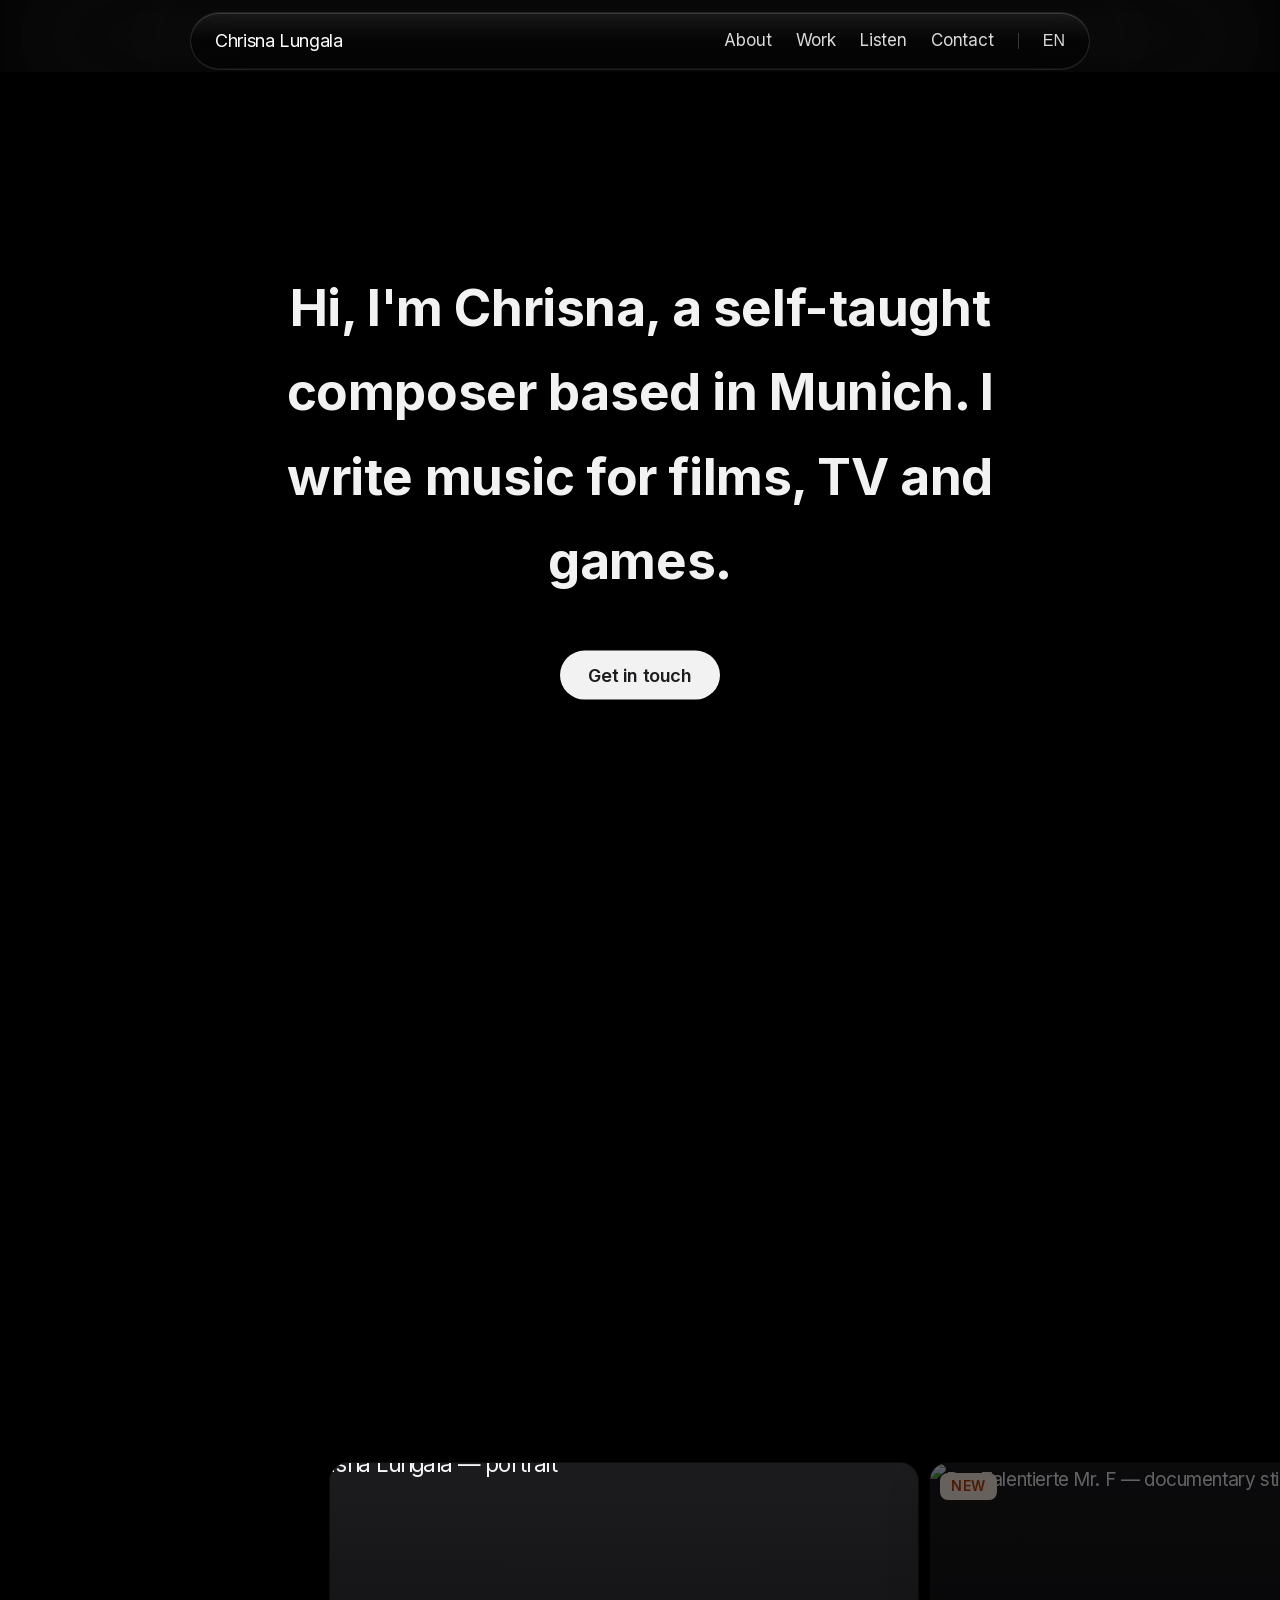
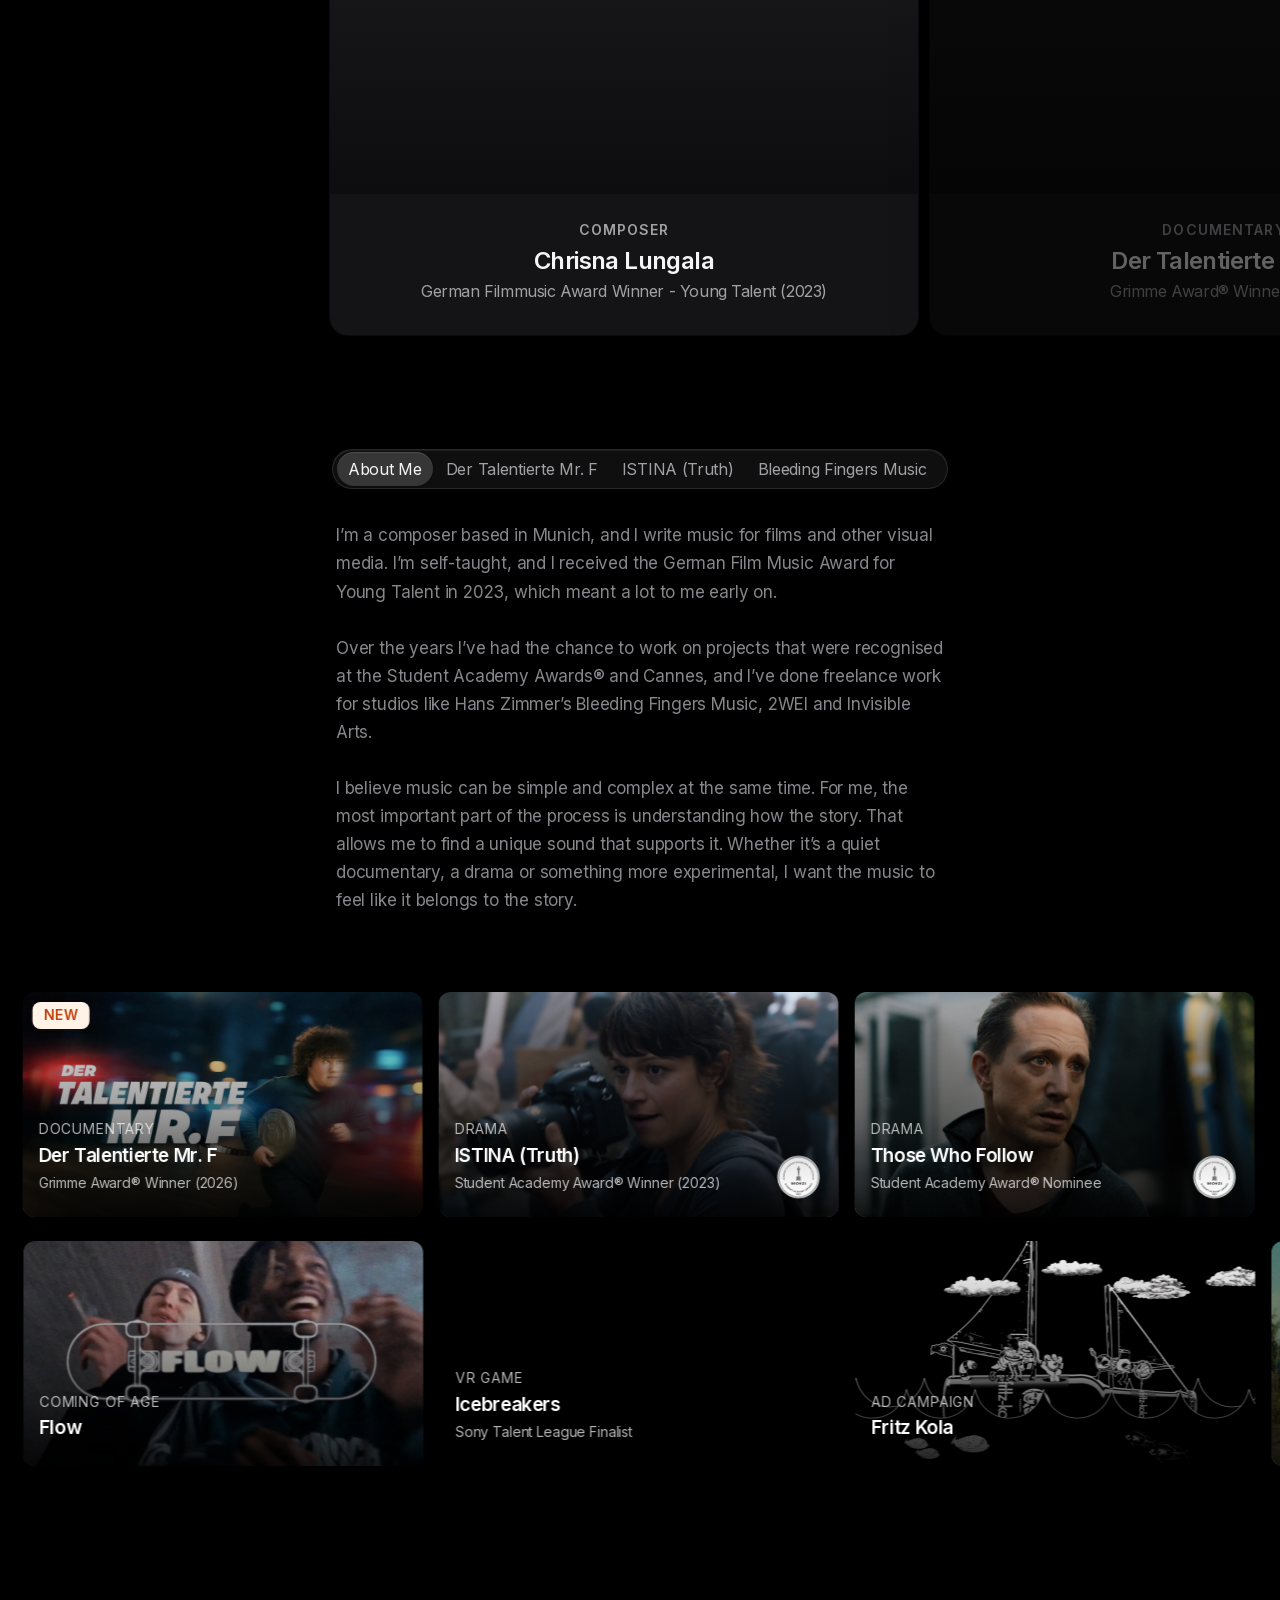
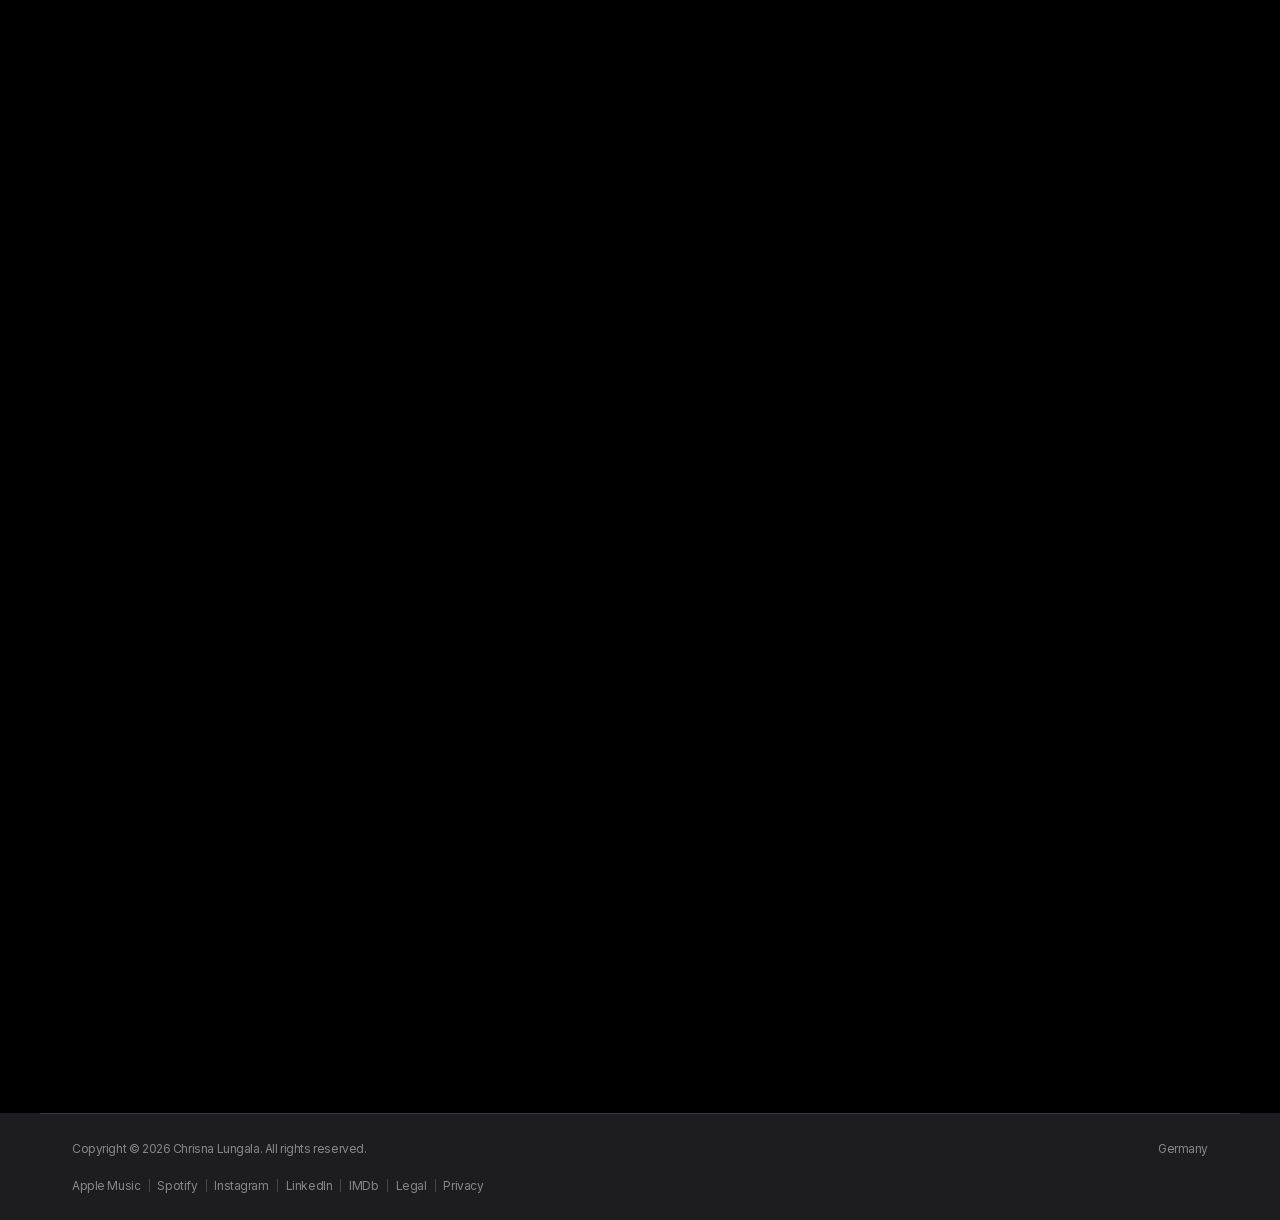
==== index.html @ 0e130e7b "v1.14.2" ====
<!DOCTYPE html>
<html lang="en">
<head>
  <meta charset="UTF-8">
  <meta name="viewport" content="width=device-width, initial-scale=1, viewport-fit=cover">
  <meta name="theme-color" content="#000000">
  <title>Chrisna Lungala — Composer for Film & Visual Media</title>
  <meta name="description" content="Hi, I'm Chrisna, a self-taught composer based in Munich. I write music for films, TV and games.">
  <link rel="preload" href="fonts/inter-latin.woff2" as="font" type="font/woff2" crossorigin>
  <link rel="preconnect" href="https://play.reelcrafter.com" crossorigin>
  <link rel="dns-prefetch" href="https://play.reelcrafter.com">
  <link rel="stylesheet" href="styles.css?v=29">
</head>
<body>
  <a href="#main" class="skip-link" data-i18n="skipLink">Skip to Content</a>

  <!-- Navigation - Umbrel-style -->
  <nav class="nav" id="nav">
    <button type="button" class="nav-mobile-backdrop" data-nav-backdrop tabindex="-1" aria-label="Close menu"></button>
    <div class="nav-container">
      <a href="#" class="nav-logo">Chrisna Lungala</a>
      <div class="nav-end">
        <div class="nav-menu">
          <div class="nav-links">
            <a href="#work-spotlight" id="about-nav">
              <span class="nav-link-icon" aria-hidden="true"><svg xmlns="http://www.w3.org/2000/svg" width="22" height="22" viewBox="0 0 24 24" fill="none" stroke="currentColor" stroke-width="1.75" stroke-linecap="round" stroke-linejoin="round"><circle cx="12" cy="8" r="3.5"/><path d="M6 20v-1.2a4 4 0 0 1 4-4h4a4 4 0 0 1 4 4V20"/></svg></span>
              <span data-i18n="navAbout">About</span>
            </a>
            <a href="#gallery">
              <span class="nav-link-icon" aria-hidden="true"><svg xmlns="http://www.w3.org/2000/svg" width="22" height="22" viewBox="0 0 24 24" fill="none" stroke="currentColor" stroke-width="1.75" stroke-linecap="round" stroke-linejoin="round"><rect x="2" y="2" width="20" height="20" rx="2.18" ry="2.18"/><line x1="7" y1="2" x2="7" y2="22"/><line x1="17" y1="2" x2="17" y2="22"/><line x1="2" y1="12" x2="22" y2="12"/><line x1="2" y1="7" x2="7" y2="7"/><line x1="2" y1="17" x2="7" y2="17"/><line x1="17" y1="7" x2="22" y2="7"/><line x1="17" y1="17" x2="22" y2="17"/></svg></span>
              <span data-i18n="navWork">Work</span>
            </a>
            <a href="#listen">
              <span class="nav-link-icon" aria-hidden="true"><svg xmlns="http://www.w3.org/2000/svg" width="22" height="22" viewBox="0 0 24 24" fill="none" stroke="currentColor" stroke-width="1.75" stroke-linecap="round" stroke-linejoin="round"><path d="M9 18V5l12-2v13"/><circle cx="6" cy="18" r="3"/><circle cx="18" cy="16" r="3"/></svg></span>
              <span data-i18n="navListen">Listen</span>
            </a>
            <a href="#" id="contact-trigger" aria-haspopup="dialog" aria-expanded="false">
              <span class="nav-link-icon" aria-hidden="true"><svg xmlns="http://www.w3.org/2000/svg" width="22" height="22" viewBox="0 0 24 24" fill="none" stroke="currentColor" stroke-width="1.75" stroke-linecap="round" stroke-linejoin="round"><path d="M4 4h16c1.1 0 2 .9 2 2v12c0 1.1-.9 2-2 2H4c-1.1 0-2-.9-2-2V6c0-1.1.9-2 2-2z"/><path d="m22 6-10 7L2 6"/></svg></span>
              <span data-i18n="navContact">Contact</span>
            </a>
          </div>
          <span class="nav-divider nav-divider--desktop" aria-hidden="true"></span>
          <button type="button" class="nav-lang-toggle" id="lang-toggle" aria-label="Switch to German">GER</button>
        </div>
        <span class="nav-divider nav-divider--mobile" aria-hidden="true"></span>
        <button class="nav-toggle" aria-label="Open menu" aria-expanded="false">
          <span></span>
          <span></span>
          <span></span>
        </button>
      </div>
    </div>
  </nav>

  <main id="main">
    <!-- Hero Section -->
    <section class="hero" id="hero">
      <div class="hero-video" id="heroVideo">
        <video muted loop playsinline preload="none" width="1920" height="1080">
          <source src="images/videos/Homepage.m4v" type="video/mp4">
        </video>
      </div>
      <div class="hero-sticky">
        <div class="hero-content">
          <div class="hero-slide" data-slide="1">
            <p class="hero-line hero-line-en" data-lang="en">Hi, I'm Chrisna, a self-taught composer based in Munich. I write music for films, TV and games.</p>
            <p class="hero-line hero-line-de" data-lang="de" style="display:none;">Hi, ich bin Chrisna, ein autodidaktischer Komponist aus München. Ich schreibe Musik für Filme, Fernsehen und Spiele.</p>
            <p class="hero-line hero-line-fr" data-lang="fr" style="display:none;">Salut, je suis Chrisna, compositeur autodidacte basé à Munich. J'écris de la musique pour le cinéma, la télévision et les jeux vidéo.</p>
            <div class="hero-cta">
              <button type="button" class="hero-cta-btn" id="hero-contact-cta" data-i18n="contactCtaBtn" aria-haspopup="dialog">Get in touch</button>
            </div>
          </div>
        </div>
      </div>
      <div class="hero-spacer" aria-hidden="true"></div>
    </section>

    <!-- Work spotlight — tabbed gallery (Apple Education “Apps for whatever you’re into” pattern) -->
    <section class="section section-apps-gallery" id="work-spotlight">
      <div class="apps-gallery-scroller-wrap">
        <div class="apps-gallery-scroller" id="apps-gallery-scroller" tabindex="0" role="region" aria-roledescription="carousel" data-i18n-aria="galleryCarouselAria">
          <div class="apps-gallery-panel is-active" id="apps-gallery-panel-0" role="tabpanel" aria-labelledby="apps-gallery-tab-0" data-panel-index="0">
            <div class="apps-gallery-panel-card">
              <a href="#" class="apps-gallery-panel-media-link" id="contact-gallery-link" data-open-contact-sheet>
                <div class="apps-gallery-image-wrap apps-gallery-image-wrap--headshot">
                  <img src="images/portrait/headshot.jpg?v=2" alt="" width="800" height="800" loading="eager" decoding="async" fetchpriority="high" data-i18n-alt="galleryAlt0">
                </div>
              </a>
              <div class="apps-gallery-caption">
                <span class="apps-gallery-caption-kicker" data-i18n="galleryCapKicker0">Composer</span>
                <span class="apps-gallery-caption-title">Chrisna Lungala</span>
                <span class="apps-gallery-caption-award" data-i18n="awardGermanFilmmusicYoungTalent">German Filmmusic Award Winner - Young Talent (2023)</span>
              </div>
            </div>
          </div>
          <div class="apps-gallery-panel" id="apps-gallery-panel-1" role="tabpanel" aria-labelledby="apps-gallery-tab-1" data-panel-index="1">
            <div class="apps-gallery-panel-card">
              <a href="https://www.ardmediathek.de/film/der-talentierte-mr-f/Y3JpZDovL21kci5kZS9zZW5kZXJlaWhlbi8yYjcwOGU3OC04YWNjLTQ4OWEtOThiNy00NmVjNGRhMTQxMzAvcHJvZ3JhbS01MzMxMzYtNTA3ODU5" target="_blank" rel="noopener noreferrer" class="apps-gallery-panel-media-link">
                <div class="apps-gallery-image-wrap">
                  <span class="gallery-item-badge-new" data-i18n="badgeNew">New</span>
                  <img src="images/screengrabs/der_talentierte_mr_f.jpg" alt="" width="1200" height="675" loading="lazy" decoding="async" data-i18n-alt="galleryAlt1">
                </div>
              </a>
              <div class="apps-gallery-caption">
                <span class="apps-gallery-caption-kicker" data-i18n="galleryCapKicker1">Documentary</span>
                <span class="apps-gallery-caption-title">Der Talentierte Mr. F</span>
                <span class="apps-gallery-caption-award" data-i18n="awardGrimme">Grimme Award® Winner (2026)</span>
              </div>
            </div>
          </div>
          <div class="apps-gallery-panel" id="apps-gallery-panel-2" role="tabpanel" aria-labelledby="apps-gallery-tab-2" data-panel-index="2">
            <div class="apps-gallery-panel-card">
              <a href="https://www.ardmediathek.de/video/kurzfilmnacht/istina-wahrheit/br/Y3JpZDovL2JyLmRlL3ZpZGVvL2I1MGQ2ZGI4LTYzOWMtNDM3Yy1hNmU2LTExZDdhNzlmZmNkYS9icm9hZGNhc3Q" target="_blank" rel="noopener noreferrer" class="apps-gallery-panel-media-link">
                <div class="apps-gallery-image-wrap">
                  <img src="images/screengrabs/istina.jpg" alt="" width="1200" height="675" loading="lazy" decoding="async" data-i18n-alt="galleryAlt2">
                </div>
              </a>
              <div class="apps-gallery-caption">
                <span class="apps-gallery-caption-kicker" data-i18n="galleryCapKicker2">Drama</span>
                <span class="apps-gallery-caption-title">ISTINA (Truth)</span>
                <span class="apps-gallery-caption-award" data-i18n="awardStudentOscarWinner">Student Academy Award® Winner (2023)</span>
              </div>
            </div>
          </div>
          <div class="apps-gallery-panel" id="apps-gallery-panel-3" role="tabpanel" aria-labelledby="apps-gallery-tab-3" data-panel-index="3">
            <div class="apps-gallery-panel-card">
              <a href="https://www.extrememusic.com/search?isAiSearch=false&amp;isLyricsSearch=false&amp;query=Chrisna%20Mikiele%20Lungala" target="_blank" rel="noopener noreferrer" class="apps-gallery-panel-media-link">
                <div class="apps-gallery-image-wrap apps-gallery-image-wrap--contain">
                  <img src="images/screengrabs/bleeding_fingers_music.png" alt="" width="1323" height="419" loading="lazy" decoding="async" data-i18n-alt="galleryAlt3">
                </div>
              </a>
              <div class="apps-gallery-caption">
                <span class="apps-gallery-caption-kicker" data-i18n="galleryCapKicker3">Production Music</span>
                <span class="apps-gallery-caption-title">Bleeding Fingers Music</span>
                <span class="apps-gallery-caption-award" data-i18n="awardFreelanceComposer">Freelance Composer</span>
              </div>
            </div>
          </div>
          <div class="apps-gallery-panel" id="apps-gallery-panel-4" role="tabpanel" aria-labelledby="apps-gallery-tab-4" data-panel-index="4">
            <div class="apps-gallery-panel-card">
              <a href="https://catalyst-berlin.com/music/course/music-sound-design-for-visual-media" target="_blank" rel="noopener noreferrer" class="apps-gallery-panel-media-link">
                <div class="apps-gallery-image-wrap">
                  <img src="images/screengrabs/funkhaus.jpg" alt="" width="1200" height="675" loading="lazy" decoding="async" data-i18n-alt="galleryAlt4">
                </div>
              </a>
              <div class="apps-gallery-caption">
                <span class="apps-gallery-caption-kicker" data-i18n="galleryCapKicker4">Teaching</span>
                <span class="apps-gallery-caption-title">Catalyst Institute for Creative Arts and Technology</span>
                <span class="apps-gallery-caption-award" data-i18n="awardFreelanceInstructor">Freelance Instructor</span>
              </div>
            </div>
          </div>
          <div class="apps-gallery-panel" id="apps-gallery-panel-5" role="tabpanel" aria-labelledby="apps-gallery-tab-5" data-panel-index="5">
            <div class="apps-gallery-panel-card">
              <div class="apps-gallery-image-wrap">
                <img src="images/screengrabs/speaker.jpg" alt="" width="1200" height="675" loading="lazy" decoding="async" data-i18n-alt="galleryAlt5">
              </div>
              <div class="apps-gallery-caption">
                <span class="apps-gallery-caption-kicker" data-i18n="galleryCapKicker5">Industry Events</span>
                <span class="apps-gallery-caption-title" data-i18n="galleryCapTitle5">Panel Speaker</span>
                <span class="apps-gallery-caption-award" data-i18n="awardPanelSpeaker">Composer</span>
              </div>
            </div>
          </div>
        </div>
      </div>
      <div class="apps-gallery-inner">
        <div class="apps-gallery-tabs-shell">
          <div class="apps-gallery-tabs" role="tablist" aria-orientation="horizontal" data-i18n-aria="galleryTablistAria">
            <button type="button" class="apps-gallery-tab is-active" role="tab" id="apps-gallery-tab-0" aria-selected="true" aria-controls="apps-gallery-panel-0" data-i18n="galleryTab0">About Me</button>
            <button type="button" class="apps-gallery-tab" role="tab" id="apps-gallery-tab-1" aria-selected="false" aria-controls="apps-gallery-panel-1" tabindex="-1" data-i18n="galleryTab1">Der Talentierte Mr. F</button>
            <button type="button" class="apps-gallery-tab" role="tab" id="apps-gallery-tab-2" aria-selected="false" aria-controls="apps-gallery-panel-2" tabindex="-1" data-i18n="galleryTab2">ISTINA (Truth)</button>
            <button type="button" class="apps-gallery-tab" role="tab" id="apps-gallery-tab-3" aria-selected="false" aria-controls="apps-gallery-panel-3" tabindex="-1" data-i18n="galleryTab3">Bleeding Fingers Music</button>
            <button type="button" class="apps-gallery-tab" role="tab" id="apps-gallery-tab-4" aria-selected="false" aria-controls="apps-gallery-panel-4" tabindex="-1" data-i18n="galleryTab4">Catalyst</button>
            <button type="button" class="apps-gallery-tab" role="tab" id="apps-gallery-tab-5" aria-selected="false" aria-controls="apps-gallery-panel-5" tabindex="-1" data-i18n="galleryTab5">Panel Speaker</button>
          </div>
        </div>
        <div class="apps-gallery-desc-shell">
          <p class="apps-gallery-desc-text is-active" data-panel-desc="0" data-i18n="gallerySpotDesc0" aria-hidden="false"></p>
          <p class="apps-gallery-desc-text" data-panel-desc="1" data-i18n="gallerySpotDesc1" aria-hidden="true"></p>
          <p class="apps-gallery-desc-text" data-panel-desc="2" data-i18n="gallerySpotDesc2" aria-hidden="true"></p>
          <p class="apps-gallery-desc-text" data-panel-desc="3" data-i18n="gallerySpotDesc3" aria-hidden="true"></p>
          <p class="apps-gallery-desc-text" data-panel-desc="4" data-i18n="gallerySpotDesc4" aria-hidden="true"></p>
          <p class="apps-gallery-desc-text" data-panel-desc="5" data-i18n="gallerySpotDesc5" aria-hidden="true"></p>
        </div>
      </div>
    </section>

    <!-- Gallery Section - Apple-style carousel -->
    <section class="section section-gallery" id="gallery">
      <div class="gallery-container">
        <div class="gallery-row-container">
          <button type="button" class="gallery-arrow gallery-arrow-prev" data-row="0" aria-label="Previous item">
            <svg width="20" height="20" viewBox="0 0 24 24" fill="none" stroke="currentColor" stroke-width="2.5" stroke-linecap="round" stroke-linejoin="round"><path d="M15 18l-6-6 6-6"/></svg>
          </button>
          <button type="button" class="gallery-arrow gallery-arrow-next" data-row="0" aria-label="Next item">
            <svg width="20" height="20" viewBox="0 0 24 24" fill="none" stroke="currentColor" stroke-width="2.5" stroke-linecap="round" stroke-linejoin="round"><path d="M9 18l6-6-6-6"/></svg>
          </button>
          <div class="gallery-row" id="galleryRow0">
            <div class="gallery-row-track">
          <a href="https://www.ardmediathek.de/film/der-talentierte-mr-f/Y3JpZDovL21kci5kZS9zZW5kZXJlaWhlbi8yYjcwOGU3OC04YWNjLTQ4OWEtOThiNy00NmVjNGRhMTQxMzAvcHJvZ3JhbS01MzMxMzYtNTA3ODU5" target="_blank" rel="noopener" class="gallery-item" data-index="0">
            <span class="gallery-item-badge-new" data-i18n="badgeNew">New</span>
            <span class="gallery-item-label">
              <span class="gallery-item-category" data-i18n="catDocumentary">Documentary</span>
              <span class="gallery-item-title">Der Talentierte Mr. F</span>
              <span class="gallery-item-award" data-i18n="awardGrimme">Grimme Award® Winner (2026)</span>
            </span>
            <picture>
              <source media="(max-width: 900px)" srcset="images/posters/der-talentierte-mr-f.webp" type="image/webp">
              <img src="images/gallery/der-talentierte-mr-f.jpg" alt="Der Talentierte Mr. F" width="400" height="225" loading="eager" decoding="async" fetchpriority="high">
            </picture>
          </a>
          <a href="https://www.ardmediathek.de/video/kurzfilmnacht/istina-wahrheit/br/Y3JpZDovL2JyLmRlL3ZpZGVvL2I1MGQ2ZGI4LTYzOWMtNDM3Yy1hNmU2LTExZDdhNzlmZmNkYS9icm9hZGNhc3Q" target="_blank" rel="noopener" class="gallery-item" data-index="1">
            <span class="gallery-item-label">
              <span class="gallery-item-category" data-i18n="catDrama">Drama</span>
              <span class="gallery-item-title">ISTINA (Truth)</span>
              <span class="gallery-item-award" data-i18n="awardStudentOscarWinner">Student Academy Award® Winner (2023)</span>
            </span>
            <picture>
              <source media="(max-width: 900px)" srcset="images/posters/istina.jpg.webp" type="image/webp">
              <img src="images/gallery/istina.jpg" alt="ISTINA (Truth)" width="400" height="225" loading="lazy" decoding="async">
            </picture>
            <img src="images/laurels/01 SAA.png" alt="Student Academy Award®" class="gallery-item-laurel" width="56" height="56" loading="lazy">
          </a>
          <a href="https://www.ardmediathek.de/video/kurzfilmnacht/mitlaeufer/br/Y3JpZDovL2JyLmRlL2Jyb2FkY2FzdC9kMmMzZTQ4Yy0wODNiLTQ4MDItYTA2NS1hYzY0ZWU1OWM0Y2Zfb25saW5lYnJvYWRjYXN0" target="_blank" rel="noopener" class="gallery-item" data-index="2">
            <span class="gallery-item-label">
              <span class="gallery-item-category" data-i18n="catDrama">Drama</span>
              <span class="gallery-item-title">Those Who Follow</span>
              <span class="gallery-item-award" data-i18n="awardStudentOscarNominee">Student Academy Award® Nominee</span>
            </span>
            <picture>
              <source media="(max-width: 900px)" srcset="images/posters/mitlaeufer.jpg.webp" type="image/webp">
              <img src="images/gallery/mitlaeufer.jpg" alt="Those Who Follow" width="400" height="225" loading="lazy" decoding="async">
            </picture>
            <img src="images/laurels/01 SAA.png" alt="Student Academy Award®" class="gallery-item-laurel" width="56" height="56" loading="lazy">
          </a>
          <a href="https://milochiavarino.com" target="_blank" rel="noopener" class="gallery-item" data-index="3">
            <span class="gallery-item-label">
              <span class="gallery-item-category" data-i18n="catAnimation">Animation</span>
              <span class="gallery-item-title">ISS – 25th Anniversary</span>
              <span class="gallery-item-award" data-i18n="awardEmpty"></span>
            </span>
            <img src="images/gallery/iss-25.jpeg" alt="ISS – 25th Anniversary" width="400" height="225" loading="lazy" decoding="async">
          </a>
          <a href="https://www.joyn.de/serien/olaf-scholz-countdown-im-kanzleramt" target="_blank" rel="noopener" class="gallery-item" data-index="4">
            <span class="gallery-item-label">
              <span class="gallery-item-category" data-i18n="catDocumentary">Documentary</span>
              <span class="gallery-item-title">Olaf Scholz – Countdown im Kanzleramt</span>
              <span class="gallery-item-award" data-i18n="awardEmpty"></span>
            </span>
            <picture>
              <source media="(max-width: 900px)" srcset="images/posters/countdown-kanzleramt.jpg" type="image/jpeg">
              <img src="images/gallery/countdown-kanzleramt.jpg" alt="Countdown im Kanzleramt" width="400" height="225" loading="lazy" decoding="async">
            </picture>
          </a>
          <a href="https://mubi.com/en/de/films/get-home-safe" target="_blank" rel="noopener" class="gallery-item" data-index="5">
            <span class="gallery-item-label">
              <span class="gallery-item-category" data-i18n="catThriller">Thriller</span>
              <span class="gallery-item-title">Get Home Safe</span>
              <span class="gallery-item-award" data-i18n="awardCannesWinner">Cannes Student Award® Winner</span>
            </span>
            <picture>
              <source media="(max-width: 900px)" srcset="images/posters/get-home-safe.jpg.webp" type="image/webp">
              <img src="images/gallery/get-home-safe.jpg" alt="Get Home Safe" width="400" height="225" loading="lazy" decoding="async">
            </picture>
            <img src="images/laurels/03 CANNES.png" alt="Cannes Indie Shorts Award" class="gallery-item-laurel" width="56" height="56" loading="lazy">
          </a>
          <a href="https://vimeo.com/341757377" target="_blank" rel="noopener" class="gallery-item" data-index="6">
            <span class="gallery-item-label">
              <span class="gallery-item-category" data-i18n="catShort">Short</span>
              <span class="gallery-item-title">Prana</span>
              <span class="gallery-item-award" data-i18n="awardEmpty"></span>
            </span>
            <picture>
              <source media="(max-width: 900px)" srcset="images/posters/prana.jpg" type="image/jpeg">
              <img src="images/gallery/prana.jpg" alt="Prana" width="400" height="225" loading="lazy" decoding="async">
            </picture>
          </a>
            </div>
          </div>
        </div>
        <div class="gallery-row-container">
          <button type="button" class="gallery-arrow gallery-arrow-prev" data-row="1" aria-label="Previous item">
            <svg width="20" height="20" viewBox="0 0 24 24" fill="none" stroke="currentColor" stroke-width="2.5" stroke-linecap="round" stroke-linejoin="round"><path d="M15 18l-6-6 6-6"/></svg>
          </button>
          <button type="button" class="gallery-arrow gallery-arrow-next" data-row="1" aria-label="Next item">
            <svg width="20" height="20" viewBox="0 0 24 24" fill="none" stroke="currentColor" stroke-width="2.5" stroke-linecap="round" stroke-linejoin="round"><path d="M9 18l6-6-6-6"/></svg>
          </button>
          <div class="gallery-row" id="galleryRow1">
            <div class="gallery-row-track">
          <a href="https://bitteeinenfilm.com/all-projects/v/flow" target="_blank" rel="noopener" class="gallery-item" data-index="7">
            <span class="gallery-item-label">
              <span class="gallery-item-category" data-i18n="catComingOfAge">Coming of Age</span>
              <span class="gallery-item-title">Flow</span>
              <span class="gallery-item-award" data-i18n="awardEmpty"></span>
            </span>
            <img src="images/gallery/flow.jpeg" alt="Flow" width="400" height="225" loading="lazy" decoding="async">
          </a>
          <a href="#" class="gallery-item" data-index="8">
            <span class="gallery-item-label">
              <span class="gallery-item-category" data-i18n="catVRGame">VR Game</span>
              <span class="gallery-item-title">Icebreakers</span>
              <span class="gallery-item-award" data-i18n="awardSonyFinalist">Sony Talent League Finalist</span>
            </span>
            <img src="images/gallery/vr-game.jpeg" alt="Icebreakers" width="400" height="225" loading="lazy" decoding="async" fetchpriority="low">
          </a>
          <a href="#" class="gallery-item" data-index="9">
            <span class="gallery-item-label">
              <span class="gallery-item-category" data-i18n="catAdCampaign">Ad Campaign</span>
              <span class="gallery-item-title">Fritz Kola</span>
              <span class="gallery-item-award" data-i18n="awardEmpty"></span>
            </span>
            <img src="images/gallery/fritz-kola.jpg" alt="Fritz Kola Ad Campaign" width="400" height="225" loading="lazy" decoding="async" fetchpriority="low">
          </a>
          <a href="https://mubi.com/en/de/films/bear-on-ice" target="_blank" rel="noopener" class="gallery-item" data-index="10">
            <span class="gallery-item-label">
              <span class="gallery-item-category" data-i18n="catShort">Short</span>
              <span class="gallery-item-title">Bear on Ice</span>
              <span class="gallery-item-award" data-i18n="awardEmpty"></span>
            </span>
            <picture>
              <source media="(max-width: 900px)" srcset="images/posters/bear-on-ice.jpg" type="image/jpeg">
              <img src="images/gallery/bear-on-ice.jpeg" alt="Bear on Ice" width="400" height="225" loading="lazy" decoding="async" fetchpriority="low">
            </picture>
          </a>
          <a href="https://www.frederickau.com/rubberneck" target="_blank" rel="noopener" class="gallery-item" data-index="11">
            <span class="gallery-item-label">
              <span class="gallery-item-category" data-i18n="catShort">Short</span>
              <span class="gallery-item-title">Rubberneck</span>
              <span class="gallery-item-award" data-i18n="awardEmpty"></span>
            </span>
            <picture>
              <source media="(max-width: 900px)" srcset="images/posters/rubberneck.jpg.webp" type="image/webp">
              <img src="images/gallery/rubberneck.jpeg" alt="Rubberneck" width="400" height="225" loading="lazy" decoding="async" fetchpriority="low">
            </picture>
          </a>
          <a href="https://www.glassfrogfilms.de/de/commercials/projects/lebensschulden" target="_blank" rel="noopener" class="gallery-item" data-index="12">
            <span class="gallery-item-label">
              <span class="gallery-item-category" data-i18n="catShort">Short</span>
              <span class="gallery-item-title">Lebensschulden</span>
              <span class="gallery-item-award" data-i18n="awardEmpty"></span>
            </span>
            <img src="images/gallery/lebensschulden.jpg" alt="Lebensschulden" width="400" height="225" loading="lazy" decoding="async" fetchpriority="low">
          </a>
            </div>
          </div>
        </div>
      </div>
    </section>

    <!-- Listen Section -->
    <section class="section section-listen" id="listen">
      <h2 class="section-title" data-i18n="listen">Listen</h2>
      <div class="about-demos about-demos--reel">
        <div class="listen-reel-wrap">
          <iframe
            class="listen-reel-iframe"
            src="https://play.reelcrafter.com/embed/971a3f93-b836-4f04-a179-279e65eb56d6"
            title="ReelCrafter — composer reel"
            loading="lazy"
            allow="autoplay; encrypted-media; fullscreen"
            referrerpolicy="strict-origin-when-cross-origin"
          ></iframe>
        </div>
      </div>
      <div class="listen-apple-wrap">
        <a
          href="https://music.apple.com/de/artist/chrisna-lungala/1434342396?l=en-GB"
          class="listen-apple-music-link"
          target="_blank"
          rel="noopener noreferrer"
          data-i18n-aria="listenAppleMusicAria"
        >
          <img
            src="images/icons/apple_music.svg"
            alt=""
            width="200"
            height="43"
            class="listen-apple-music-badge"
            loading="lazy"
            decoding="async"
          >
        </a>
      </div>
      <div class="listen-pill-wrap">
        <button type="button" class="hero-cta-btn" id="listen-contact-cta" data-i18n="contactCtaBtn" aria-haspopup="dialog">Get in touch</button>
      </div>
    </section>
  </main>

  <!-- Footer -->
  <footer class="footer">
    <div class="footer-inner">
      <div class="footer-top">
        <span class="footer-copyright" data-i18n="copyright">Copyright © 2026 Chrisna Lungala. All rights reserved.</span>
        <span class="footer-location" data-i18n="germany">Germany</span>
      </div>
      <nav class="footer-links" aria-label="Footer links">
        <a href="https://music.apple.com/de/artist/chrisna-lungala/1434342396?l=en-GB" target="_blank" rel="noopener" aria-label="Apple Music">Apple Music</a>
        <span class="footer-sep">|</span>
        <a href="https://open.spotify.com/artist/2yG40uMgu2Bpz9KgtkCpSf?si=1TLcmrvSQWO6ZbAb3W2e4A" target="_blank" rel="noopener" aria-label="Spotify">Spotify</a>
        <span class="footer-sep">|</span>
        <a href="https://www.instagram.com/chrisnalungala/" target="_blank" rel="noopener" aria-label="Instagram">Instagram</a>
        <span class="footer-sep">|</span>
        <a href="https://www.linkedin.com/in/chrisna-lungala/" target="_blank" rel="noopener" aria-label="LinkedIn">LinkedIn</a>
        <span class="footer-sep">|</span>
        <a href="https://www.imdb.com/name/nm8779128/" target="_blank" rel="noopener" aria-label="IMDb">IMDb</a>
        <span class="footer-sep">|</span>
        <a href="legal.html" data-i18n="legal">Legal</a>
        <span class="footer-sep">|</span>
        <a href="privacy.html" data-i18n="privacy">Privacy</a>
      </nav>
    </div>
  </footer>

  <!-- Contact sheet (bottom sheet) -->
  <div class="sheet-overlay" id="contact-sheet" aria-hidden="true" role="dialog" aria-labelledby="contact-sheet-heading" aria-modal="true">
    <div class="sheet-backdrop"></div>
    <div class="sheet-panel sheet-panel--contact">
      <button type="button" class="sheet-close" data-i18n-aria="sheetClose" aria-label="Close">
        <svg width="24" height="24" viewBox="0 0 24 24" fill="none" stroke="currentColor" stroke-width="2" stroke-linecap="round" stroke-linejoin="round"><path d="M18 6L6 18M6 6l12 12"/></svg>
      </button>
      <div class="sheet-content sheet-content--contact">
        <div class="contact-sheet-grid">
          <div class="contact-sheet-copy">
            <p class="contact-sheet-lead" id="contact-sheet-heading" data-i18n="contactSubtitle">For inquiries regarding collaborations, commissions, educational or speaker proposals, please feel free to reach out.</p>
            <a href="mailto:c.lungala@icloud.com" class="contact-sheet-cta" data-i18n="contactCtaBtn">Get in touch</a>
            <nav class="contact-sheet-social" data-i18n-aria="contactSocialNavAria" aria-label="Streaming and social links">
              <a href="https://music.apple.com/de/artist/chrisna-lungala/1434342396?l=en-GB" class="contact-sheet-social-link" target="_blank" rel="noopener noreferrer" data-i18n-aria="contactAriaAppleMusic" aria-label="Apple Music">
                <img src="images/icons/social/applemusic.svg" alt="" width="22" height="22" class="contact-sheet-social-img" loading="lazy" decoding="async" fetchpriority="low">
              </a>
              <a href="https://open.spotify.com/artist/2yG40uMgu2Bpz9KgtkCpSf?si=1TLcmrvSQWO6ZbAb3W2e4A" class="contact-sheet-social-link" target="_blank" rel="noopener noreferrer" data-i18n-aria="contactAriaSpotify" aria-label="Spotify">
                <img src="images/icons/social/spotify.svg" alt="" width="22" height="22" class="contact-sheet-social-img" loading="lazy" decoding="async" fetchpriority="low">
              </a>
              <a href="https://www.instagram.com/chrisnalungala/" class="contact-sheet-social-link" target="_blank" rel="noopener noreferrer" data-i18n-aria="contactAriaInstagram" aria-label="Instagram">
                <img src="images/icons/social/instagram.svg" alt="" width="22" height="22" class="contact-sheet-social-img" loading="lazy" decoding="async" fetchpriority="low">
              </a>
              <a href="https://www.linkedin.com/in/chrisna-lungala/" class="contact-sheet-social-link" target="_blank" rel="noopener noreferrer" data-i18n-aria="contactAriaLinkedIn" aria-label="LinkedIn">
                <img src="images/icons/social/linkedin.svg" alt="" width="22" height="22" class="contact-sheet-social-img" loading="lazy" decoding="async" fetchpriority="low">
              </a>
              <a href="https://www.imdb.com/name/nm8779128/" class="contact-sheet-social-link" target="_blank" rel="noopener noreferrer" data-i18n-aria="contactAriaIMDb" aria-label="IMDb">
                <img src="images/icons/social/imdb.svg" alt="" width="22" height="22" class="contact-sheet-social-img" loading="lazy" decoding="async" fetchpriority="low">
              </a>
            </nav>
          </div>
          <div class="contact-sheet-media">
            <img
              src="images/screengrabs/oscars.jpg"
              alt=""
              width="1536"
              height="2049"
              loading="lazy"
              decoding="async"
              fetchpriority="low"
              data-i18n-alt="contactOscarsAlt"
            >
          </div>
        </div>
      </div>
    </div>
  </div>

  <script src="script.js?v=32" defer></script>
</body>
</html>
---- styles.css ----
/* ============================================
   Chrisna Lungala — Apple-Inspired Design
   ============================================ */

@font-face {
  font-family: 'Inter';
  font-style: normal;
  font-weight: 400;
  font-display: swap;
  src: url('fonts/inter-latin.woff2') format('woff2');
  unicode-range: U+0000-00FF, U+0131, U+0152-0153, U+02BB-02BC, U+02C6, U+02DA, U+02DC, U+0304, U+0308, U+0329, U+2000-206F, U+20AC, U+2122, U+2191, U+2193, U+2212, U+2215, U+FEFF, U+FFFD;
}
@font-face {
  font-family: 'Inter';
  font-style: normal;
  font-weight: 400;
  font-display: swap;
  src: url('fonts/inter-latin-ext.woff2') format('woff2');
  unicode-range: U+0100-02BA, U+02BD-02C5, U+02C7-02CC, U+02CE-02D7, U+02DD-02FF, U+0304, U+0308, U+0329, U+1D00-1DBF, U+1E00-1E9F, U+1EF2-1EFF, U+2020, U+20A0-20AB, U+20AD-20C0, U+2113, U+2C60-2C7F, U+A720-A7FF;
}
@font-face {
  font-family: 'Inter';
  font-style: normal;
  font-weight: 600;
  font-display: swap;
  src: url('fonts/inter-latin.woff2') format('woff2');
  unicode-range: U+0000-00FF, U+0131, U+0152-0153, U+02BB-02BC, U+02C6, U+02DA, U+02DC, U+0304, U+0308, U+0329, U+2000-206F, U+20AC, U+2122, U+2191, U+2193, U+2212, U+2215, U+FEFF, U+FFFD;
}
@font-face {
  font-family: 'Inter';
  font-style: normal;
  font-weight: 600;
  font-display: swap;
  src: url('fonts/inter-latin-ext.woff2') format('woff2');
  unicode-range: U+0100-02BA, U+02BD-02C5, U+02C7-02CC, U+02CE-02D7, U+02DD-02FF, U+0304, U+0308, U+0329, U+1D00-1DBF, U+1E00-1E9F, U+1EF2-1EFF, U+2020, U+20A0-20AB, U+20AD-20C0, U+2113, U+2C60-2C7F, U+A720-A7FF;
}
@font-face {
  font-family: 'Inter';
  font-style: normal;
  font-weight: 700;
  font-display: swap;
  src: url('fonts/inter-latin.woff2') format('woff2');
  unicode-range: U+0000-00FF, U+0131, U+0152-0153, U+02BB-02BC, U+02C6, U+02DA, U+02DC, U+0304, U+0308, U+0329, U+2000-206F, U+20AC, U+2122, U+2191, U+2193, U+2212, U+2215, U+FEFF, U+FFFD;
}
@font-face {
  font-family: 'Inter';
  font-style: normal;
  font-weight: 700;
  font-display: swap;
  src: url('fonts/inter-latin-ext.woff2') format('woff2');
  unicode-range: U+0100-02BA, U+02BD-02C5, U+02C7-02CC, U+02CE-02D7, U+02DD-02FF, U+0304, U+0308, U+0329, U+1D00-1DBF, U+1E00-1E9F, U+1EF2-1EFF, U+2020, U+20A0-20AB, U+20AD-20C0, U+2113, U+2C60-2C7F, U+A720-A7FF;
}

/* CSS Variables - Apple Design System */
:root {
  /* Typography */
  --font-system: -apple-system, BlinkMacSystemFont, "Segoe UI", Roboto, "Helvetica Neue", Arial, sans-serif;
  --font-display: "Inter", var(--font-system);
  
  /* Colors - Black background theme */
  --color-black: #f5f5f7;
  --color-gray-dark: #e8e8ed;
  --color-gray: #a1a1a6;
  --color-gray-light: #86868b;
  --color-gray-lighter: #424245;
  --color-white: #1d1d1f;
  --color-bg: #000000;
  --color-bg-alt: #000000;
  
  /* Links */
  --color-link: #2997ff;
  --color-link-hover: #5eb3ff;
  
  /* Spacing */
  --spacing-xs: 0.5rem;
  --spacing-sm: 1rem;
  --spacing-md: 1.5rem;
  --spacing-lg: 2rem;
  --spacing-xl: 3rem;
  --spacing-2xl: 4rem;
  --spacing-3xl: 6rem;
  --spacing-4xl: 8rem;
  
  /* Layout */
  --max-width: 980px;
  --max-width-wide: 1200px;
  --nav-height: 64px;

  /* Footer — Apple-style band: grey strip, hairline only above content column */
  --footer-bg: #1d1d1f;
  --footer-border: rgba(255, 255, 255, 0.12);
  --font-body: "Inter", var(--font-system);

  /* Fluid type — stronger minimums on phones / narrow viewports */
  --font-size-body: clamp(17px, 0.35rem + 3vw, 19px);
  --font-size-ui: clamp(15px, 0.25rem + 2.8vw, 17px);
  --font-size-small: clamp(14px, 0.2rem + 2.6vw, 16px);
  --font-size-meta: clamp(13px, 0.2rem + 2.5vw, 14px);
  --font-size-heading-sm: clamp(19px, 2.8vw, 24px);
  
  /* Motion — quick response, smooth deceleration (GPU-friendly: prefer transform/opacity) */
  --ease-out-snappy: cubic-bezier(0.32, 0.72, 0, 1);
  --ease-out-standard: cubic-bezier(0.33, 1, 0.68, 1);
  --transition-fast: 0.15s var(--ease-out-snappy);
  --transition-smooth: 0.2s var(--ease-out-snappy);
  --transition-slow: 0.35s var(--ease-out-standard);

  /* Touch — iOS HIG / Material minimum tap target */
  --touch-target-min: 44px;
}

/* Reset & Base */
*, *::before, *::after {
  box-sizing: border-box;
  margin: 0;
  padding: 0;
}

html {
  scroll-behavior: auto;
  scroll-padding-top: calc(max(12px, env(safe-area-inset-top, 0px)) + var(--nav-height));
  background: #000;
  overflow-x: clip;
  -webkit-text-size-adjust: 100%;
  text-size-adjust: 100%;
}

@media (prefers-reduced-motion: no-preference) {
  html {
    scroll-behavior: smooth;
    -webkit-tap-highlight-color: rgba(255, 255, 255, 0.08);
  }
}

body {
  font-family: var(--font-display);
  font-size: var(--font-size-body);
  line-height: 1.75;
  font-weight: 400;
  letter-spacing: -0.022em;
  color: var(--color-black);
  background-color: var(--color-bg);
  -webkit-font-smoothing: antialiased;
  -moz-osx-font-smoothing: grayscale;
  transition: background-color var(--transition-smooth), color var(--transition-smooth);
  overflow-x: clip;
  min-width: 0;
}

#main {
  min-width: 0;
  overflow-x: clip;
}

button,
a,
[role="button"],
[role="slider"],
[role="tab"],
input[type="button"],
input[type="submit"],
input[type="reset"],
label[for] {
  touch-action: manipulation;
}

/* Skip Link - Accessibility */
.skip-link {
  position: absolute;
  top: -100px;
  left: 50%;
  transform: translateX(-50%);
  padding: var(--spacing-sm) var(--spacing-md);
  background: #1d1d1f;
  color: #ffffff;
  text-decoration: none;
  font-weight: 500;
  z-index: 10000;
  transition: top var(--transition-fast);
  border-radius: 8px;
}

.skip-link:focus {
  top: var(--spacing-sm);
}

/* Navigation - Umbrel-style pill bar (https://umbrel.com) */
.nav {
  position: fixed;
  top: 0;
  left: 0;
  right: 0;
  padding-top: max(12px, env(safe-area-inset-top, 0px));
  padding-right: max(24px, env(safe-area-inset-right, 0px));
  padding-bottom: 12px;
  padding-left: max(24px, env(safe-area-inset-left, 0px));
  z-index: 9999;
  display: flex;
  justify-content: center;
  isolation: isolate;
  /* Full fixed nav band height: safe area + padding + pill (~48px) + bottom padding */
  --nav-scrim-height: calc(env(safe-area-inset-top, 0px) + 12px + 48px + 12px);
  /* Extra pixels above the viewport so Safari rubber-band / overscroll doesn’t show bare #000 behind the blur */
  --nav-scrim-overscroll-y: 120px;
}

/*
 * Top scrim: extreme blur at the top (dual backdrop layers) so lines behind the bar aren’t readable;
 * contrast() softens edges; mask feathers to the bottom with no seam.
 * brightness(0.75) on ::before only.
 */
.nav::before {
  content: '';
  position: fixed;
  top: calc(-1 * var(--nav-scrim-overscroll-y));
  left: 0;
  right: 0;
  height: calc(var(--nav-scrim-height) + var(--nav-scrim-overscroll-y));
  z-index: 0;
  pointer-events: none;
  transform: translateZ(0);
  filter: brightness(0.75) contrast(0.92);
  backdrop-filter: blur(140px) saturate(200%) contrast(0.82);
  -webkit-backdrop-filter: blur(140px) saturate(200%) contrast(0.82);
  /* Stops remapped: same physical fade as before overscroll extension (see --nav-scrim-overscroll-y). */
  mask-image: linear-gradient(
    to bottom,
    rgba(0, 0, 0, 1) 0%,
    rgba(0, 0, 0, 1) calc(var(--nav-scrim-overscroll-y) / (var(--nav-scrim-height) + var(--nav-scrim-overscroll-y)) * 100%),
    rgba(0, 0, 0, 0.97) calc((var(--nav-scrim-overscroll-y) + var(--nav-scrim-height) * 0.1) / (var(--nav-scrim-height) + var(--nav-scrim-overscroll-y)) * 100%),
    rgba(0, 0, 0, 0.9) calc((var(--nav-scrim-overscroll-y) + var(--nav-scrim-height) * 0.22) / (var(--nav-scrim-height) + var(--nav-scrim-overscroll-y)) * 100%),
    rgba(0, 0, 0, 0.75) calc((var(--nav-scrim-overscroll-y) + var(--nav-scrim-height) * 0.38) / (var(--nav-scrim-height) + var(--nav-scrim-overscroll-y)) * 100%),
    rgba(0, 0, 0, 0.55) calc((var(--nav-scrim-overscroll-y) + var(--nav-scrim-height) * 0.52) / (var(--nav-scrim-height) + var(--nav-scrim-overscroll-y)) * 100%),
    rgba(0, 0, 0, 0.32) calc((var(--nav-scrim-overscroll-y) + var(--nav-scrim-height) * 0.68) / (var(--nav-scrim-height) + var(--nav-scrim-overscroll-y)) * 100%),
    rgba(0, 0, 0, 0.14) calc((var(--nav-scrim-overscroll-y) + var(--nav-scrim-height) * 0.84) / (var(--nav-scrim-height) + var(--nav-scrim-overscroll-y)) * 100%),
    rgba(0, 0, 0, 0.04) calc((var(--nav-scrim-overscroll-y) + var(--nav-scrim-height) * 0.94) / (var(--nav-scrim-height) + var(--nav-scrim-overscroll-y)) * 100%),
    rgba(0, 0, 0, 0) 100%
  );
  -webkit-mask-image: linear-gradient(
    to bottom,
    rgba(0, 0, 0, 1) 0%,
    rgba(0, 0, 0, 1) calc(var(--nav-scrim-overscroll-y) / (var(--nav-scrim-height) + var(--nav-scrim-overscroll-y)) * 100%),
    rgba(0, 0, 0, 0.97) calc((var(--nav-scrim-overscroll-y) + var(--nav-scrim-height) * 0.1) / (var(--nav-scrim-height) + var(--nav-scrim-overscroll-y)) * 100%),
    rgba(0, 0, 0, 0.9) calc((var(--nav-scrim-overscroll-y) + var(--nav-scrim-height) * 0.22) / (var(--nav-scrim-height) + var(--nav-scrim-overscroll-y)) * 100%),
    rgba(0, 0, 0, 0.75) calc((var(--nav-scrim-overscroll-y) + var(--nav-scrim-height) * 0.38) / (var(--nav-scrim-height) + var(--nav-scrim-overscroll-y)) * 100%),
    rgba(0, 0, 0, 0.55) calc((var(--nav-scrim-overscroll-y) + var(--nav-scrim-height) * 0.52) / (var(--nav-scrim-height) + var(--nav-scrim-overscroll-y)) * 100%),
    rgba(0, 0, 0, 0.32) calc((var(--nav-scrim-overscroll-y) + var(--nav-scrim-height) * 0.68) / (var(--nav-scrim-height) + var(--nav-scrim-overscroll-y)) * 100%),
    rgba(0, 0, 0, 0.14) calc((var(--nav-scrim-overscroll-y) + var(--nav-scrim-height) * 0.84) / (var(--nav-scrim-height) + var(--nav-scrim-overscroll-y)) * 100%),
    rgba(0, 0, 0, 0.04) calc((var(--nav-scrim-overscroll-y) + var(--nav-scrim-height) * 0.94) / (var(--nav-scrim-height) + var(--nav-scrim-overscroll-y)) * 100%),
    rgba(0, 0, 0, 0) 100%
  );
  mask-size: 100% 100%;
  -webkit-mask-size: 100% 100%;
}

/* Second pass: extra blur in the upper band only (stacks visually for a harsher top smear). */
.nav::after {
  content: '';
  position: fixed;
  top: calc(-1 * var(--nav-scrim-overscroll-y));
  left: 0;
  right: 0;
  height: calc(var(--nav-scrim-height) + var(--nav-scrim-overscroll-y));
  z-index: 0;
  pointer-events: none;
  transform: translateZ(0);
  backdrop-filter: blur(72px) saturate(180%) contrast(0.88);
  -webkit-backdrop-filter: blur(72px) saturate(180%) contrast(0.88);
  mask-image: linear-gradient(
    to bottom,
    rgba(0, 0, 0, 1) 0%,
    rgba(0, 0, 0, 1) calc(var(--nav-scrim-overscroll-y) / (var(--nav-scrim-height) + var(--nav-scrim-overscroll-y)) * 100%),
    rgba(0, 0, 0, 0.88) calc((var(--nav-scrim-overscroll-y) + var(--nav-scrim-height) * 0.18) / (var(--nav-scrim-height) + var(--nav-scrim-overscroll-y)) * 100%),
    rgba(0, 0, 0, 0.45) calc((var(--nav-scrim-overscroll-y) + var(--nav-scrim-height) * 0.36) / (var(--nav-scrim-height) + var(--nav-scrim-overscroll-y)) * 100%),
    rgba(0, 0, 0, 0) calc((var(--nav-scrim-overscroll-y) + var(--nav-scrim-height) * 0.5) / (var(--nav-scrim-height) + var(--nav-scrim-overscroll-y)) * 100%)
  );
  -webkit-mask-image: linear-gradient(
    to bottom,
    rgba(0, 0, 0, 1) 0%,
    rgba(0, 0, 0, 1) calc(var(--nav-scrim-overscroll-y) / (var(--nav-scrim-height) + var(--nav-scrim-overscroll-y)) * 100%),
    rgba(0, 0, 0, 0.88) calc((var(--nav-scrim-overscroll-y) + var(--nav-scrim-height) * 0.18) / (var(--nav-scrim-height) + var(--nav-scrim-overscroll-y)) * 100%),
    rgba(0, 0, 0, 0.45) calc((var(--nav-scrim-overscroll-y) + var(--nav-scrim-height) * 0.36) / (var(--nav-scrim-height) + var(--nav-scrim-overscroll-y)) * 100%),
    rgba(0, 0, 0, 0) calc((var(--nav-scrim-overscroll-y) + var(--nav-scrim-height) * 0.5) / (var(--nav-scrim-height) + var(--nav-scrim-overscroll-y)) * 100%)
  );
  mask-size: 100% 100%;
  -webkit-mask-size: 100% 100%;
}

@media (prefers-reduced-transparency: reduce) {
  .nav::before {
    filter: brightness(0.75) contrast(0.95);
    backdrop-filter: blur(48px) saturate(170%) contrast(0.9);
    -webkit-backdrop-filter: blur(48px) saturate(170%) contrast(0.9);
    mask-image: linear-gradient(
      to bottom,
      rgba(0, 0, 0, 0.92) 0%,
      rgba(0, 0, 0, 0.92) calc(var(--nav-scrim-overscroll-y) / (var(--nav-scrim-height) + var(--nav-scrim-overscroll-y)) * 100%),
      rgba(0, 0, 0, 0.78) calc((var(--nav-scrim-overscroll-y) + var(--nav-scrim-height) * 0.22) / (var(--nav-scrim-height) + var(--nav-scrim-overscroll-y)) * 100%),
      rgba(0, 0, 0, 0.52) calc((var(--nav-scrim-overscroll-y) + var(--nav-scrim-height) * 0.48) / (var(--nav-scrim-height) + var(--nav-scrim-overscroll-y)) * 100%),
      rgba(0, 0, 0, 0.26) calc((var(--nav-scrim-overscroll-y) + var(--nav-scrim-height) * 0.72) / (var(--nav-scrim-height) + var(--nav-scrim-overscroll-y)) * 100%),
      rgba(0, 0, 0, 0.08) calc((var(--nav-scrim-overscroll-y) + var(--nav-scrim-height) * 0.9) / (var(--nav-scrim-height) + var(--nav-scrim-overscroll-y)) * 100%),
      rgba(0, 0, 0, 0) 100%
    );
    -webkit-mask-image: linear-gradient(
      to bottom,
      rgba(0, 0, 0, 0.92) 0%,
      rgba(0, 0, 0, 0.92) calc(var(--nav-scrim-overscroll-y) / (var(--nav-scrim-height) + var(--nav-scrim-overscroll-y)) * 100%),
      rgba(0, 0, 0, 0.78) calc((var(--nav-scrim-overscroll-y) + var(--nav-scrim-height) * 0.22) / (var(--nav-scrim-height) + var(--nav-scrim-overscroll-y)) * 100%),
      rgba(0, 0, 0, 0.52) calc((var(--nav-scrim-overscroll-y) + var(--nav-scrim-height) * 0.48) / (var(--nav-scrim-height) + var(--nav-scrim-overscroll-y)) * 100%),
      rgba(0, 0, 0, 0.26) calc((var(--nav-scrim-overscroll-y) + var(--nav-scrim-height) * 0.72) / (var(--nav-scrim-height) + var(--nav-scrim-overscroll-y)) * 100%),
      rgba(0, 0, 0, 0.08) calc((var(--nav-scrim-overscroll-y) + var(--nav-scrim-height) * 0.9) / (var(--nav-scrim-height) + var(--nav-scrim-overscroll-y)) * 100%),
      rgba(0, 0, 0, 0) 100%
    );
  }

  .nav::after {
    backdrop-filter: blur(24px) saturate(160%) contrast(0.92);
    -webkit-backdrop-filter: blur(24px) saturate(160%) contrast(0.92);
    mask-image: linear-gradient(
      to bottom,
      rgba(0, 0, 0, 0.85) 0%,
      rgba(0, 0, 0, 0.85) calc(var(--nav-scrim-overscroll-y) / (var(--nav-scrim-height) + var(--nav-scrim-overscroll-y)) * 100%),
      rgba(0, 0, 0, 0.4) calc((var(--nav-scrim-overscroll-y) + var(--nav-scrim-height) * 0.28) / (var(--nav-scrim-height) + var(--nav-scrim-overscroll-y)) * 100%),
      rgba(0, 0, 0, 0) calc((var(--nav-scrim-overscroll-y) + var(--nav-scrim-height) * 0.42) / (var(--nav-scrim-height) + var(--nav-scrim-overscroll-y)) * 100%)
    );
    -webkit-mask-image: linear-gradient(
      to bottom,
      rgba(0, 0, 0, 0.85) 0%,
      rgba(0, 0, 0, 0.85) calc(var(--nav-scrim-overscroll-y) / (var(--nav-scrim-height) + var(--nav-scrim-overscroll-y)) * 100%),
      rgba(0, 0, 0, 0.4) calc((var(--nav-scrim-overscroll-y) + var(--nav-scrim-height) * 0.28) / (var(--nav-scrim-height) + var(--nav-scrim-overscroll-y)) * 100%),
      rgba(0, 0, 0, 0) calc((var(--nav-scrim-overscroll-y) + var(--nav-scrim-height) * 0.42) / (var(--nav-scrim-height) + var(--nav-scrim-overscroll-y)) * 100%)
    );
  }
}

/* Mobile-only overlay; without a base rule the <button> is visible on wide viewports (UA border / sliver). */
.nav-mobile-backdrop {
  display: none;
  margin: 0;
  padding: 0;
  border: 0;
  background: transparent;
}

.nav-container {
  position: relative;
  z-index: 1;
  display: flex;
  align-items: center;
  justify-content: space-between;
  max-width: 900px;
  width: 100%;
  padding: 12px 24px;
  background: rgba(0, 0, 0, 0.45);
  backdrop-filter: saturate(200%) blur(24px);
  -webkit-backdrop-filter: saturate(200%) blur(24px);
  border-radius: 9999px;
  border: 1px solid rgba(255, 255, 255, 0.12);
  box-shadow:
    0 8px 32px rgba(0, 0, 0, 0.25),
    inset 0 1px 0 rgba(255, 255, 255, 0.15),
    inset 0 -1px 0 rgba(255, 255, 255, 0.05);
  transition:
    background var(--transition-fast),
    box-shadow var(--transition-fast);
  overflow: hidden;
}

.nav-container::after {
  content: '';
  position: absolute;
  top: 0;
  left: 0;
  right: 0;
  height: 50%;
  background: linear-gradient(
    180deg,
    rgba(255, 255, 255, 0.08) 0%,
    transparent 100%
  );
  border-radius: 9999px 9999px 0 0;
  pointer-events: none;
}

.nav.scrolled .nav-container {
  background: rgba(0, 0, 0, 0.6);
  box-shadow:
    0 8px 32px rgba(0, 0, 0, 0.4),
    inset 0 1px 0 rgba(255, 255, 255, 0.12),
    inset 0 -1px 0 rgba(255, 255, 255, 0.04);
}

.nav-logo,
.nav-menu,
.nav-end {
  position: relative;
  z-index: 1;
}

/* Right cluster: links + divider + lang on wide screens; lang + divider + hamburger on narrow */
.nav-end {
  display: flex;
  align-items: center;
  gap: 0;
  min-width: 0;
}

.nav-logo {
  font-size: clamp(16px, 0.2rem + 3vw, 18px);
  font-weight: 500;
  color: #ffffff;
  text-decoration: none;
  letter-spacing: -0.02em;
  transition: opacity 0.2s ease;
}

.nav-logo:hover {
  opacity: 0.85;
}

.nav-menu {
  display: flex;
  align-items: center;
  gap: 24px;
}

.nav-links {
  display: flex;
  align-items: center;
  gap: 24px;
}

.nav-links a {
  font-size: var(--font-size-ui);
  font-weight: 400;
  color: rgba(255, 255, 255, 0.85);
  text-decoration: none;
  letter-spacing: -0.01em;
  transition: color 0.2s ease;
}

.nav-links a:hover {
  color: #ffffff;
}

/* Icons only in the mobile sheet (wide nav stays text-only) */
.nav-link-icon {
  display: none;
}

.nav-divider--desktop,
.nav-divider--mobile {
  width: 1px;
  height: 16px;
  background: rgba(255, 255, 255, 0.2);
  flex-shrink: 0;
}

.nav-divider--desktop {
  display: block;
}

.nav-divider--mobile {
  display: none;
}

.nav-lang-toggle {
  font-size: var(--font-size-small);
  font-weight: 400;
  color: rgba(255, 255, 255, 0.85);
  background: transparent;
  border: none;
  padding: 0;
  cursor: pointer;
  transition: color 0.2s ease;
}

.nav-lang-toggle:hover {
  color: #ffffff;
}

/* Mobile Menu Toggle */
.nav-toggle {
  display: none;
  flex-direction: column;
  gap: 4px;
  background: none;
  border: none;
  cursor: pointer;
  padding: var(--spacing-xs);
}

.nav-toggle span {
  display: block;
  width: 18px;
  height: 2px;
  background: var(--color-black);
  border-radius: 1px;
  transform-origin: center;
  /* Same duration + easing on transform and opacity so close mirrors open (true reverse). */
  transition:
    transform 0.26s var(--ease-out-snappy),
    opacity 0.26s var(--ease-out-snappy);
}

.nav-toggle span:nth-child(1),
.nav-toggle span:nth-child(3) {
  transform: translateY(0) rotate(0deg);
}

.nav-toggle span:nth-child(2) {
  opacity: 1;
  transform: scaleX(1);
}

.nav-toggle,
.nav-lang-toggle,
.nav-logo,
.nav-links a,
.gallery-arrow,
.gallery-item,
.apps-gallery-tab,
.apps-gallery-panel-media-link,
.apps-gallery-caption,
.apps-gallery-panel-card,
.hero-cta-btn,
.demo-play,
.demo-progress-bar,
.demo-track,
.accordion-header,
.sheet-close,
.contact-sheet-social-link {
  touch-action: manipulation;
}


/* Hero Section - Sticky content with slide crossfade */
.hero {
  position: relative;
}

.hero-spacer {
  min-height: 55vh;
  pointer-events: none;
}

.hero-video {
  position: fixed;
  top: 0;
  left: 0;
  right: 0;
  bottom: 0;
  z-index: 0;
  opacity: 1;
  transition: opacity 0.28s var(--ease-out-standard);
  pointer-events: none;
  contain: layout paint;
}

.hero-video video {
  width: 100%;
  height: 100%;
  object-fit: cover;
  will-change: opacity;
}

.hero-video::after {
  content: "";
  position: absolute;
  inset: 0;
  background: linear-gradient(to bottom, rgba(0, 0, 0, 0.3) 0%, rgba(0, 0, 0, 0.6) 100%);
  pointer-events: none;
}

.hero-sticky {
  position: sticky;
  top: 0;
  height: 100vh;
  display: flex;
  align-items: center;
  justify-content: center;
  z-index: 1;
  padding: calc(var(--nav-height) + var(--spacing-4xl)) var(--spacing-lg) var(--spacing-4xl);
}

.hero-content {
  position: relative;
  width: 100%;
  max-width: 1600px;
  text-align: center;
}

.hero-slide {
  position: absolute;
  top: 50%;
  left: 0;
  right: 0;
  transform: translateY(-50%);
  width: 100%;
  padding: 0 calc((var(--spacing-md) + var(--spacing-lg)) * 4);
  opacity: 0;
  transition: opacity 0.4s var(--ease-out-standard);
  pointer-events: none;
  will-change: opacity;
}

.hero-slide.active {
  opacity: 1;
  pointer-events: auto;
}

.hero-title {
  font-size: clamp(64px, 12vw, 140px);
  font-weight: 800;
  letter-spacing: -0.04em;
  line-height: 1.05;
  margin-bottom: var(--spacing-md);
  color: #ffffff;
  text-shadow: 0 2px 30px rgba(0, 0, 0, 0.5);
}

.hero-subtitle {
  font-size: clamp(36px, 5vw, 64px);
  font-weight: 700;
  color: rgba(255, 255, 255, 0.95);
  margin: 0;
  text-shadow: 0 1px 15px rgba(0, 0, 0, 0.5);
}

.hero-line {
  font-size: clamp(32px, 4vw, 56px);
  font-weight: 700;
  line-height: 1.65;
  color: rgba(255, 255, 255, 0.95);
  margin: 0 0 var(--spacing-xl) 0;
  text-shadow: 0 1px 15px rgba(0, 0, 0, 0.5);
  opacity: 0;
  transform: translateY(24px);
  animation: heroLineIntro 0.6s ease-out 1s forwards;
}

@keyframes heroLineIntro {
  from {
    opacity: 0;
    transform: translateY(24px);
  }
  to {
    opacity: 1;
    transform: translateY(0);
  }
}

.hero-line:last-child {
  margin-bottom: 0;
}

.hero-line strong {
  font-weight: 800;
}

/* Listen — bottom CTA uses .hero-cta-btn (same as hero). */
.listen-pill-wrap .hero-cta-btn {
  max-width: calc(
    100vw - 2 * var(--spacing-lg) - env(safe-area-inset-left, 0px) - env(safe-area-inset-right, 0px)
  );
}

.hero-cta {
  display: flex;
  gap: var(--spacing-md);
  justify-content: center;
  flex-wrap: wrap;
}

.hero-slide .hero-cta {
  position: relative;
  z-index: 1;
  width: 100%;
  justify-content: center;
  margin-top: var(--spacing-xl);
  opacity: 0;
  transform: translateY(24px);
  animation: heroLineIntro 0.6s ease-out 1.15s forwards;
}

.hero-cta-btn {
  appearance: none;
  -webkit-appearance: none;
  border: none;
  cursor: pointer;
  font-family: var(--font-display);
  font-size: clamp(16px, 0.35rem + 3vw, 18px);
  font-weight: 600;
  letter-spacing: -0.022em;
  color: #1d1d1f;
  background: rgba(255, 255, 255, 0.95);
  padding: 14px 28px;
  min-height: 48px;
  border-radius: 980px;
  box-shadow: 0 4px 24px rgba(0, 0, 0, 0.28);
  transition:
    transform var(--transition-fast),
    background var(--transition-fast),
    box-shadow var(--transition-fast);
}

.hero-cta-btn:hover {
  background: #ffffff;
  box-shadow: 0 6px 28px rgba(0, 0, 0, 0.35);
  transform: scale(1.02);
}

.hero-cta-btn:active {
  transform: scale(0.98);
}

.hero-cta-btn:focus-visible {
  outline: 2px solid var(--color-link);
  outline-offset: 3px;
}

/* Buttons - Apple Style */
.btn {
  display: inline-flex;
  align-items: center;
  justify-content: center;
  padding: 12px 24px;
  font-size: var(--font-size-ui);
  font-weight: 500;
  text-decoration: none;
  border-radius: 980px;
  transition: all var(--transition-smooth);
  cursor: pointer;
}

.btn-primary {
  background: var(--color-black);
  color: var(--color-white);
}

.btn-primary:hover {
  background: var(--color-gray-dark);
}

.btn-secondary {
  background: transparent;
  color: var(--color-link);
  border: 2px solid var(--color-link);
}

.btn-secondary:hover {
  background: var(--color-link);
  color: #ffffff;
}

/* Section Styles */
.section {
  padding: var(--spacing-4xl) var(--spacing-lg);
  max-width: var(--max-width-wide);
  margin: 0 auto;
}

/* Off-screen paint skipping; exclude gallery (first below-hero section — LCP candidate). */
.section:not(.section-gallery) {
  content-visibility: auto;
  contain-intrinsic-size: auto 500px;
}

.section-title {
  font-size: clamp(34px, 4.5vw, 48px);
  font-weight: 600;
  letter-spacing: -0.025em;
  line-height: 1.35;
  text-align: center;
  margin-bottom: var(--spacing-lg);
}

.section-subtitle {
  font-size: clamp(18px, 2.2vw, 22px);
  color: var(--color-gray);
  text-align: center;
  margin-bottom: var(--spacing-2xl);
}

/* Legal Page */
.legal-main {
  padding: calc(var(--nav-height) + var(--spacing-4xl)) var(--spacing-lg) var(--spacing-4xl);
  min-height: 100vh;
}

.legal-content {
  max-width: var(--max-width);
  margin: 0 auto;
}

.legal-title {
  font-size: clamp(34px, 4.5vw, 48px);
  font-weight: 600;
  letter-spacing: -0.025em;
  line-height: 1.35;
  margin-bottom: var(--spacing-2xl);
}

.legal-lead {
  font-size: clamp(17px, 2vw, 20px);
  color: var(--color-gray-dark);
  margin-bottom: var(--spacing-lg);
}

.legal-muted {
  color: var(--color-gray-light);
  font-size: var(--font-size-small);
}

.legal-content code {
  font-family: var(--font-system);
  font-size: 0.9em;
  background: rgba(255, 255, 255, 0.08);
  padding: 0.15em 0.4em;
  border-radius: 4px;
}

.legal-content h2 {
  font-size: clamp(19px, 2.2vw, 22px);
  font-weight: 600;
  margin-top: var(--spacing-xl);
  margin-bottom: var(--spacing-sm);
}

.legal-content h3 {
  font-size: clamp(17px, 2vw, 20px);
  font-weight: 600;
  margin-top: var(--spacing-md);
  margin-bottom: var(--spacing-xs);
}

.legal-content p {
  margin-bottom: var(--spacing-sm);
  color: var(--color-gray-dark);
}

.legal-content a {
  color: var(--color-link);
  text-decoration: none;
}

.legal-content a:hover {
  color: var(--color-link-hover);
  text-decoration: underline;
}

/* Accordion - Apple Wallet Q&A style */
.accordion {
  margin-top: var(--spacing-md);
}

.accordion-item {
  border-bottom: 1px solid rgba(255, 255, 255, 0.12);
}

.accordion-item:first-child {
  border-top: 1px solid rgba(255, 255, 255, 0.12);
}

.accordion-header {
  display: flex;
  align-items: center;
  justify-content: space-between;
  width: 100%;
  min-height: var(--touch-target-min);
  padding: var(--spacing-md) 0;
  background: none;
  border: none;
  color: var(--color-black);
  font-size: clamp(18px, 2.5vw, 22px);
  font-weight: 600;
  text-align: left;
  cursor: pointer;
  font-family: inherit;
  transition: opacity var(--transition-fast);
}

.accordion-header:hover {
  opacity: 0.8;
}

.accordion-icon {
  flex-shrink: 0;
  margin-left: var(--spacing-md);
  transition: transform var(--transition-smooth);
}

.accordion-item[data-expanded="true"] .accordion-icon {
  transform: rotate(180deg);
}

.accordion-content {
  overflow: hidden;
  max-height: 0;
  transition: max-height 0.28s var(--ease-out-snappy);
}

.accordion-item[data-expanded="true"] .accordion-content {
  max-height: 800px;
}

.accordion-content > * {
  padding-bottom: var(--spacing-sm);
}

.accordion-content .legal-muted {
  padding-bottom: 0;
}

/* Gallery Section - carousel (full-bleed rows; same bleed pattern as Work spotlight scroller) */
.section-gallery {
  overflow-x: clip;
  overflow-y: visible;
  padding-bottom: var(--spacing-xl);
  max-width: none;
  padding-left: 0;
  padding-right: 0;
}

/* Tight stack under Work spotlight: avoid default .section 4xl top padding (set via sibling rule). */
.section-apps-gallery + .section.section-gallery {
  padding-top: clamp(var(--spacing-sm), 2vw, var(--spacing-lg));
}

.gallery-container {
  display: flex;
  flex-direction: column;
  gap: var(--spacing-md);
  width: 100%;
}

.gallery-row-container {
  position: relative;
  width: 100%;
}

.gallery-arrow {
  position: absolute;
  top: 50%;
  transform: translateY(-50%);
  width: 48px;
  height: 48px;
  border-radius: 50%;
  border: 1px solid rgba(255, 255, 255, 0.15);
  background: rgba(255, 255, 255, 0.08);
  backdrop-filter: saturate(180%) blur(20px);
  -webkit-backdrop-filter: saturate(180%) blur(20px);
  color: #fff;
  cursor: pointer;
  display: flex;
  align-items: center;
  justify-content: center;
  z-index: 2;
  opacity: 0;
  transition:
    background var(--transition-fast),
    opacity var(--transition-fast),
    transform var(--transition-fast);
}

.gallery-row-container:hover .gallery-arrow {
  opacity: 0.65;
}

.gallery-arrow:hover {
  opacity: 1;
}

.gallery-arrow:hover:not(:disabled) {
  background: rgba(255, 255, 255, 0.18);
  transform: translateY(-50%) scale(1.05);
}

.gallery-arrow:active:not(:disabled) {
  transform: translateY(-50%) scale(0.98);
}

.gallery-arrow:disabled {
  opacity: 0.35;
  cursor: not-allowed;
  pointer-events: none;
}

.gallery-arrow-prev {
  left: var(--spacing-lg);
}

.gallery-arrow-next {
  right: var(--spacing-lg);
}

/* Desktop: drag / wheel / trackpad only — no prev/next chrome (narrow viewports already hide arrows) */
@media (min-width: 901px) {
  .gallery-arrow {
    display: none !important;
  }
}

.gallery-row {
  position: relative;
  width: 100%;
  min-width: 0;
  cursor: grab;
  touch-action: pan-y pinch-zoom;
  overscroll-behavior-x: contain;
  /* First tile near the left with comfortable padding; right keeps a peek for infinite scroll (~half tile) */
  padding-left: max(16px, var(--spacing-md), env(safe-area-inset-left, 0px));
  padding-right: max(16px, env(safe-area-inset-right, 0px), calc(50% - min(200px, 47vw)));
  padding-top: 0;
  padding-bottom: 0;
  overflow: hidden;
  contain: layout style;
}

.gallery-row:active {
  cursor: grabbing;
}

.gallery-row-track {
  display: flex;
  gap: var(--spacing-sm);
  width: max-content;
  will-change: transform;
  contain: layout style;
}

.gallery-item {
  position: relative;
  display: block;
  flex-shrink: 0;
  width: min(
    400px,
    calc(100vw - env(safe-area-inset-left, 0px) - env(safe-area-inset-right, 0px))
  );
  height: auto;
  aspect-ratio: 16 / 9;
  scroll-snap-align: center;
  scroll-snap-stop: always;
  text-decoration: none;
  color: inherit;
  transition: opacity var(--transition-smooth), transform var(--transition-smooth);
}

@media (hover: hover) and (pointer: fine) {
  .gallery-item:hover {
    transform: scale(1.02);
  }
}

.gallery-item::before {
  content: "";
  position: absolute;
  inset: 0;
  background: linear-gradient(to top, rgba(0, 0, 0, 0.88) 0%, rgba(0, 0, 0, 0.4) 45%, transparent 100%);
  border-radius: 12px;
  pointer-events: none;
  z-index: 1;
}

.gallery-container.hovering .gallery-item:not(.focused) {
  opacity: 0.5;
}

.gallery-item-badge-new {
  position: absolute;
  top: 10px;
  left: 10px;
  right: auto;
  z-index: 3;
  padding: 5px 11px;
  font-size: var(--font-size-meta);
  font-weight: 600;
  letter-spacing: 0.04em;
  text-transform: uppercase;
  color: #c2410c;
  background: #fff3e8;
  border-radius: 8px;
  line-height: 1.2;
  pointer-events: none;
  box-shadow: 0 1px 3px rgba(180, 80, 20, 0.12);
}

.gallery-item-label {
  position: absolute;
  bottom: 0;
  left: 0;
  right: 0;
  padding: var(--spacing-md) var(--spacing-sm);
  display: flex;
  flex-direction: column;
  gap: 4px;
  text-align: left;
  z-index: 2;
  writing-mode: horizontal-tb;
  transform: none;
}

.gallery-item-category {
  font-size: var(--font-size-meta);
  font-weight: 500;
  color: rgba(255, 255, 255, 0.7);
  text-transform: uppercase;
  letter-spacing: 0.06em;
  line-height: 1.4;
}

.gallery-item-title {
  font-size: clamp(16px, 0.35rem + 3vw, 19px);
  font-weight: 600;
  color: #fff;
  letter-spacing: -0.02em;
  line-height: 1.4;
}

.gallery-item-award {
  font-size: var(--font-size-meta);
  font-weight: 500;
  color: rgba(255, 255, 255, 0.7);
  letter-spacing: -0.01em;
  line-height: 1.4;
}

.gallery-item-award:empty {
  display: none;
}

.gallery-item > img:not(.gallery-item-laurel) {
  position: absolute;
  inset: 0;
  width: 100%;
  height: 100%;
  object-fit: cover;
  border-radius: 12px;
  display: block;
}

.gallery-item > picture {
  position: absolute;
  inset: 0;
  display: block;
  z-index: 0;
}

.gallery-item > picture > img {
  width: 100%;
  height: 100%;
  object-fit: cover;
  border-radius: 12px;
  display: block;
}

.gallery-item-laurel {
  position: absolute;
  bottom: var(--spacing-sm);
  right: var(--spacing-sm);
  width: 48px;
  height: 48px;
  object-fit: contain;
  z-index: 2;
  pointer-events: none;
}

/* Phones + narrow windows: portrait tiles and tighter chrome */
@media (max-width: 900px) {
  .gallery-item {
    --gallery-cover-x: 50%;
    --gallery-cover-y: 24%;
    scroll-snap-align: start;
    width: min(
      230px,
      calc(100vw - env(safe-area-inset-left, 0px) - env(safe-area-inset-right, 0px))
    );
    aspect-ratio: 900 / 1273;
  }

  .gallery-item > img:not(.gallery-item-laurel),
  .gallery-item > picture > img {
    object-position: var(--gallery-cover-x) var(--gallery-cover-y);
  }

  .gallery-item-label {
    padding: var(--spacing-sm) 10px;
    gap: 3px;
  }

  .gallery-item-title {
    font-size: clamp(16px, 0.4rem + 3vw, 18px);
    line-height: 1.35;
  }

  .gallery-item-laurel {
    top: 8px;
    right: 8px;
    bottom: auto;
    left: auto;
    width: 27px;
    height: 27px;
  }

  /* Transform-based track (GPU); pan via pointer + wheel — not scrollLeft (smoother autoscroll). */
  .gallery-row {
    overflow: hidden;
    overscroll-behavior-x: contain;
    touch-action: pan-y pinch-zoom;
    contain: paint;
    /* First tile aligns to the left with comfortable padding; right keeps a peek for infinite scroll */
    padding-left: max(16px, var(--spacing-md), env(safe-area-inset-left, 0px));
    padding-right: max(16px, env(safe-area-inset-right, 0px), calc(50% - min(105px, 47vw)));
  }

  .gallery-row .gallery-item {
    touch-action: manipulation;
    -webkit-tap-highlight-color: transparent;
    transition: none;
  }

  .gallery-row-track {
    will-change: transform;
    -webkit-backface-visibility: hidden;
    backface-visibility: hidden;
  }

  .gallery-arrow {
    display: flex;
    z-index: 4;
    width: 44px;
    height: 44px;
    opacity: 0.7;
    background: rgba(0, 0, 0, 0.35);
    backdrop-filter: blur(8px);
    -webkit-backdrop-filter: blur(8px);
  }

  .gallery-arrow:active:not(:disabled) {
    background: rgba(255, 255, 255, 0.22);
    transform: translateY(-50%) scale(0.92);
  }

  .gallery-arrow-prev { left: var(--spacing-xs); }
  .gallery-arrow-next { right: var(--spacing-xs); }
}

/* Work spotlight — Apple Education “Apps for whatever you’re into” tabbed layout (below carousel) */
.section-apps-gallery {
  overflow-x: clip;
  overflow-y: visible;
  padding-top: var(--spacing-xl);
  /* JS sets --spotlight-desc-trail-gap from active description height (shorter copy → smaller gap to #gallery). */
  padding-bottom: var(--spotlight-desc-trail-gap, var(--spacing-xl));
  max-width: none;
  padding-left: 0;
  padding-right: 0;
}

/* Narrow window: portrait cards + tight column (same breakpoint as gallery rows 1–2) */
@media (max-width: 900px) {
  .section-apps-gallery {
    --apps-gallery-card-width: min(
      210px,
      calc(100vw - 2 * var(--spacing-lg) - env(safe-area-inset-left, 0px) - env(safe-area-inset-right, 0px))
    );
  }

  .apps-gallery-scroller {
    padding-left: max(20px, env(safe-area-inset-left, 0px), calc(50% - min(105px, 47vw)));
    padding-right: max(20px, env(safe-area-inset-right, 0px), calc(50% - min(105px, 47vw)));
  }

  .apps-gallery-panel {
    flex: 0 0 var(--apps-gallery-card-width);
    width: var(--apps-gallery-card-width);
    max-width: var(--apps-gallery-card-width);
  }

  .apps-gallery-panel-card {
    width: 100%;
    max-width: 100%;
  }

  .apps-gallery-image-wrap {
    aspect-ratio: 9 / 16;
  }

  .apps-gallery-image-wrap--headshot img {
    transform: scale(1.08);
    transform-origin: center 30%;
  }

  .apps-gallery-caption {
    padding: var(--spacing-md) var(--spacing-xs) var(--spacing-lg);
    max-width: 100%;
  }

  .apps-gallery-caption-title {
    font-size: clamp(1rem, 0.35rem + 2.8vw, 1.35rem);
    line-height: 1.28;
    overflow-wrap: anywhere;
  }

  .apps-gallery-desc-shell {
    max-width: var(--apps-gallery-card-width);
  }

  .apps-gallery-desc-text {
    font-size: clamp(15px, 0.22rem + 2.2vw, 17px);
    overflow-wrap: break-word;
    hyphens: auto;
  }
}

/* Less space between Work spotlight (About) and Listen than default .section stacking */
.section-listen {
  padding-top: var(--spacing-xl);
}

/* Picker + project copy — narrow column; carousel sits full-bleed above */
.apps-gallery-inner {
  display: flex;
  flex-direction: column;
  align-items: center;
  gap: var(--spacing-lg);
  max-width: min(680px, 100%);
  margin: 0 auto;
  padding-top: var(--spacing-xl);
  text-align: center;
  padding-left: var(--spacing-lg);
  padding-right: var(--spacing-lg);
  box-sizing: border-box;
}

/* Segmented control — grouped track (Apple-style capsule rail); width fits tab labels */
.apps-gallery-tabs-shell {
  display: flex;
  justify-content: flex-start;
  align-self: center;
  position: relative;
  z-index: 1;
  width: fit-content;
  max-width: 100%;
  margin: 0 auto;
  padding: 2px;
  border-radius: 980px;
  background: rgba(255, 255, 255, 0.06);
  border: 1px solid rgba(255, 255, 255, 0.1);
  box-shadow: inset 0 1px 0 rgba(255, 255, 255, 0.06);
  box-sizing: border-box;
  overflow-x: auto;
  overflow-y: hidden;
  -webkit-overflow-scrolling: touch;
  scrollbar-width: none;
  scroll-behavior: auto;
}

.apps-gallery-tabs-shell::-webkit-scrollbar {
  display: none;
}

.apps-gallery-tabs {
  display: flex;
  flex-wrap: nowrap;
  justify-content: center;
  align-items: stretch;
  gap: 2px;
  padding: 0 2px;
  margin: 0;
  width: max-content;
  min-width: min-content;
}

.apps-gallery-tab {
  appearance: none;
  border: none;
  cursor: pointer;
  font-family: var(--font-display);
  font-size: var(--font-size-small);
  font-weight: 500;
  letter-spacing: -0.018em;
  color: var(--color-gray);
  background: transparent;
  padding: 7px 11px;
  border-radius: 980px;
  white-space: nowrap;
  flex-shrink: 0;
  transition:
    background var(--transition-smooth),
    color var(--transition-smooth),
    box-shadow var(--transition-smooth),
    transform var(--transition-fast);
}

.apps-gallery-tab:hover {
  color: var(--color-black);
}

.apps-gallery-tab.is-active,
.apps-gallery-tab[aria-selected="true"] {
  color: #f5f5f7;
  background: rgba(255, 255, 255, 0.16);
  box-shadow:
    0 1px 3px rgba(0, 0, 0, 0.35),
    inset 0 1px 0 rgba(255, 255, 255, 0.12);
}

.apps-gallery-tab:focus-visible {
  outline: 2px solid var(--color-link);
  outline-offset: 3px;
}

.apps-gallery-tab:active:not([aria-selected="true"]) {
  transform: scale(0.98);
}

/* Narrow window: track flush to container; each tab stays a full pill (rounded capsule) */
@media (max-width: 900px) {
  .apps-gallery-tabs-shell {
    padding: 0;
    overflow: hidden;
    overflow-x: auto;
    overflow-y: hidden;
  }

  .apps-gallery-tabs {
    gap: 2px;
    padding: 0 6px;
  }

  .apps-gallery-tab {
    border-radius: 980px;
    min-height: var(--touch-target-min);
    padding: 10px 12px;
    display: inline-flex;
    align-items: center;
    justify-content: center;
  }
}

/* Horizontal scroll carousel — full-width track; cards are modest size, neighbors peek in */
.apps-gallery-scroller-wrap {
  width: 100%;
  max-width: none;
  margin: 0;
  overflow: visible;
  padding: 12px 0 20px;
  box-sizing: border-box;
}

.apps-gallery-scroller {
  display: flex;
  flex-direction: row;
  flex-wrap: nowrap;
  align-items: stretch;
  gap: 12px;
  width: 100%;
  position: relative;
  touch-action: pan-x;
  overflow-x: auto;
  overflow-y: hidden;
  scroll-snap-type: x mandatory;
  /* Programmatic scroll uses JS easing; keep auto so it doesn’t fight rAF */
  scroll-behavior: auto;
  scroll-padding-inline: max(16px, env(safe-area-inset-left, 0px), env(safe-area-inset-right, 0px));
  padding-top: 8px;
  padding-bottom: 16px;
  padding-left: max(20px, env(safe-area-inset-left, 0px), calc(50% - min(310px, 47vw)));
  padding-right: max(20px, env(safe-area-inset-right, 0px), calc(50% - min(310px, 47vw)));
  -webkit-overflow-scrolling: touch;
  scrollbar-width: none;
  -ms-overflow-style: none;
}

.apps-gallery-scroller::-webkit-scrollbar {
  display: none;
}

/* Programmatic scroll-to-tab — snap can fight scrollTo(); disable briefly in JS (.is-jumping) */
.apps-gallery-scroller.is-jumping {
  scroll-snap-type: none;
}

@media (prefers-reduced-motion: reduce) {
  .apps-gallery-scroller {
    scroll-behavior: auto;
  }

  .apps-gallery-tabs-shell {
    scroll-behavior: auto;
  }
}

.apps-gallery-panel {
  flex: 0 0 min(620px, calc(100% - 2rem));
  width: min(620px, calc(100% - 2rem));
  max-width: min(620px, calc(100% - 2rem));
  min-width: 0;
  box-sizing: border-box;
  scroll-snap-align: center;
  scroll-snap-stop: always;
  touch-action: pan-x;
  opacity: 0.4;
  transition: opacity 0.45s var(--ease-out-standard);
}

.apps-gallery-panel.is-active {
  opacity: 1;
}

@media (prefers-reduced-motion: reduce) {
  .apps-gallery-panel {
    transition-duration: 0.01ms;
  }
}

.apps-gallery-panel-card {
  display: block;
  border-radius: 18px;
  overflow: hidden;
  background: #141416;
  box-shadow:
    0 16px 48px rgba(0, 0, 0, 0.4),
    0 0 0 1px rgba(255, 255, 255, 0.06);
  transition:
    transform var(--transition-smooth),
    box-shadow var(--transition-smooth);
}

.apps-gallery-panel-card:hover {
  transform: scale(1.006);
  box-shadow:
    0 20px 56px rgba(0, 0, 0, 0.48),
    0 0 0 1px rgba(255, 255, 255, 0.09);
}

.apps-gallery-panel-media-link {
  display: block;
  text-decoration: none;
  color: inherit;
}

.apps-gallery-panel-media-link:focus-visible {
  outline: 2px solid var(--color-link);
  outline-offset: 3px;
  border-radius: 2px;
}

.apps-gallery-image-wrap {
  position: relative;
  width: 100%;
  aspect-ratio: 16 / 9;
  overflow: hidden;
  background: linear-gradient(180deg, #1c1c1f 0%, #0d0d0f 100%);
}

.apps-gallery-image-wrap img {
  width: 100%;
  height: 100%;
  object-fit: cover;
  object-position: center center;
  display: block;
}

/* Portrait headshot: fill the 16:9 card with cover + slight zoom for framing */
.apps-gallery-image-wrap--headshot img {
  object-fit: cover;
  object-position: center 28%;
  transform: scale(1.18);
  transform-origin: center 30%;
}

/* Wide / non–16:9 stills: show full image inside the frame (letterboxed) */
.apps-gallery-image-wrap--contain img {
  object-fit: contain;
  object-position: center center;
  transform: scale(0.8);
  transform-origin: center center;
}

.apps-gallery-caption {
  padding: var(--spacing-md) var(--spacing-sm) var(--spacing-lg);
  display: flex;
  flex-direction: column;
  gap: 4px;
  text-align: center;
  max-width: 36rem;
  margin: 0 auto;
  cursor: pointer;
  -webkit-tap-highlight-color: transparent;
}

.apps-gallery-caption-kicker {
  font-size: var(--font-size-meta);
  font-weight: 600;
  letter-spacing: 0.08em;
  text-transform: uppercase;
  color: var(--color-gray);
}

.apps-gallery-caption-title {
  font-size: var(--font-size-heading-sm);
  font-weight: 600;
  letter-spacing: -0.025em;
  color: var(--color-black);
  line-height: 1.25;
}

.apps-gallery-caption-award {
  font-size: var(--font-size-small);
  color: var(--color-gray);
  line-height: 1.45;
}

.apps-gallery-caption-award:empty {
  display: none;
}

/* Project copy — below picker tabs, crossfades between slides */
.apps-gallery-desc-shell {
  align-self: stretch;
  position: relative;
  z-index: 0;
  width: 100%;
  min-width: 0;
  margin: 0 auto;
  max-width: 38rem;
  text-align: left;
  display: block;
}

.apps-gallery-desc-text {
  margin: 0;
  font-family: var(--font-body);
  font-size: clamp(16px, 0.25rem + 2.4vw, 17px);
  font-weight: 400;
  line-height: 1.65;
  letter-spacing: -0.011em;
  color: var(--color-gray-light);
  white-space: pre-line;
  opacity: 0;
  z-index: 0;
  pointer-events: none;
  transition: opacity 0.3s var(--ease-out-standard);
}

/* Out of flow so shell height matches the active slide only (not the tallest tab). */
.apps-gallery-desc-text:not(.is-active) {
  position: absolute;
  left: 0;
  right: 0;
  top: 0;
  width: 100%;
  box-sizing: border-box;
}

.apps-gallery-desc-text.is-active {
  position: relative;
  opacity: 1;
  z-index: 1;
  pointer-events: auto;
}

@media (prefers-reduced-motion: reduce) {
  .apps-gallery-desc-text {
    transition-duration: 0.01ms;
  }
}


/* Listen Section (main page) */
.section-listen .about-demos {
  margin-top: var(--spacing-lg);
  padding-top: 0;
  border-top: none;
}

.listen-apple-wrap {
  display: flex;
  justify-content: center;
  padding: var(--spacing-xl) 0 0;
  margin-top: var(--spacing-md);
}

.listen-apple-music-link {
  display: inline-flex;
  align-items: center;
  justify-content: center;
  line-height: 0;
  opacity: 0.92;
  transition:
    opacity var(--transition-fast),
    transform var(--transition-fast);
}

.listen-apple-music-link:hover {
  opacity: 1;
}

.listen-apple-music-link:focus-visible {
  outline: 2px solid var(--color-link);
  outline-offset: 4px;
  border-radius: 6px;
}

.listen-apple-music-badge {
  height: clamp(36px, 5vw, 44px);
  width: auto;
  max-width: min(92vw, 220px);
  display: block;
}

.listen-pill-wrap {
  display: flex;
  justify-content: center;
  padding: var(--spacing-2xl) 0 var(--spacing-xl);
}

/* Listen — ReelCrafter embed (replaces inline demo tracks) */
.about-demos {
  width: min(50vw, 100%);
  margin-left: auto;
  margin-right: auto;
  margin-top: var(--spacing-2xl);
  padding-top: var(--spacing-2xl);
  border-top: 1px solid rgba(255, 255, 255, 0.08);
  box-sizing: border-box;
}

.about-demos--reel {
  width: 100%;
  max-width: 840px;
}

.listen-reel-wrap {
  position: relative;
  width: 100%;
  border-radius: 12px;
  overflow: hidden;
  background: rgba(255, 255, 255, 0.04);
  border: 1px solid rgba(255, 255, 255, 0.1);
  box-shadow: 0 8px 32px rgba(0, 0, 0, 0.35);
}

.listen-reel-iframe {
  display: block;
  width: 100%;
  min-height: 480px;
  height: min(72vh, 720px);
  border: 0;
}

.about-demos-title {
  font-size: clamp(18px, 2.2vw, 22px);
  font-weight: 600;
  color: var(--color-black);
  margin-bottom: var(--spacing-lg);
}

.demo-track {
  display: flex;
  align-items: center;
  gap: var(--spacing-md);
  padding: var(--spacing-sm) var(--spacing-md);
  margin-bottom: var(--spacing-sm);
  background: rgba(255, 255, 255, 0.06);
  border: 1px solid rgba(255, 255, 255, 0.12);
  border-radius: 12px;
  transition:
    background var(--transition-fast),
    border-color var(--transition-fast);
}

.demo-track:hover {
  background: rgba(255, 255, 255, 0.08);
  border-color: rgba(255, 255, 255, 0.18);
}

.demo-play {
  flex-shrink: 0;
  width: var(--touch-target-min);
  height: var(--touch-target-min);
  border-radius: 50%;
  background: #0071e3;
  border: none;
  color: #fff;
  cursor: pointer;
  display: flex;
  align-items: center;
  justify-content: center;
  transition:
    background var(--transition-fast),
    transform var(--transition-fast);
}

.demo-play:hover {
  background: #0077ed;
  transform: scale(1.05);
}

.demo-play:active {
  transform: scale(0.98);
}

.demo-play svg {
  width: 18px;
  height: 18px;
}

.demo-play-icon,
.demo-pause-icon {
  display: none;
}

.demo-track:not(.playing) .demo-play-icon {
  display: block;
}

.demo-track.playing .demo-pause-icon {
  display: block;
}

.demo-info {
  flex: 1;
  min-width: 0;
  display: flex;
  flex-direction: column;
  gap: 2px;
}

.demo-title {
  font-size: var(--font-size-ui);
  font-weight: 600;
  color: var(--color-black);
}

.demo-progress-wrap {
  display: flex;
  flex-direction: column;
  gap: 2px;
  width: 100%;
  min-width: 0;
}

.demo-times {
  display: flex;
  justify-content: space-between;
  align-items: center;
  gap: var(--spacing-sm);
}

.demo-time {
  font-size: var(--font-size-meta);
  font-variant-numeric: tabular-nums;
  color: var(--color-gray-light);
  flex-shrink: 0;
}

/* Tall hit area (44px) for touch; 5px track drawn with ::before */
.demo-progress-bar {
  width: 100%;
  min-height: var(--touch-target-min);
  padding: 0;
  background: transparent;
  border-radius: 999px;
  cursor: pointer;
  overflow: hidden;
  position: relative;
  flex-shrink: 0;
}

.demo-progress-bar::before {
  content: '';
  position: absolute;
  left: 0;
  right: 0;
  top: 50%;
  transform: translateY(-50%);
  height: 5px;
  background: rgba(255, 255, 255, 0.25);
  border-radius: 999px;
  pointer-events: none;
  z-index: 0;
}

.demo-progress-bar:hover::before {
  background: rgba(255, 255, 255, 0.35);
}

.demo-progress-fill {
  position: absolute;
  left: 0;
  top: 50%;
  transform: translateY(-50%);
  height: 5px;
  width: 0%;
  min-width: 0;
  background: #fff;
  border-radius: 999px;
  transition: width 0.08s linear;
  flex-shrink: 0;
  z-index: 1;
  pointer-events: none;
}

/* Bottom sheet overlay (Contact) */
.sheet-overlay {
  --sheet-blur-ramp: 0.48s;
  --sheet-blur-dismiss: 0.32s;
  --sheet-blur-ease: var(--ease-out-standard);
  --sheet-panel-pop: 0.32s;
  --sheet-panel-dismiss: 0.24s;
  --sheet-panel-ease: var(--ease-out-snappy);
  --sheet-panel-dismiss-ease: cubic-bezier(0.4, 0, 1, 1);
  position: fixed;
  inset: 0;
  z-index: 10000;
  display: flex;
  flex-direction: row;
  align-items: flex-end;
  justify-content: center;
  padding: max(env(safe-area-inset-top), 0px) var(--spacing-lg) env(safe-area-inset-bottom);
  pointer-events: none;
  visibility: hidden;
  transition: visibility 0s linear var(--sheet-blur-dismiss);
}

.sheet-overlay.open {
  pointer-events: auto;
  visibility: visible;
  transition: visibility 0s;
}

.sheet-backdrop {
  position: absolute;
  inset: 0;
  z-index: 0;
  background: rgba(0, 0, 0, 0);
  backdrop-filter: saturate(200%) blur(0px);
  -webkit-backdrop-filter: saturate(200%) blur(0px);
  transform: translateZ(0);
  backface-visibility: hidden;
  transition:
    backdrop-filter var(--sheet-blur-ramp) var(--sheet-blur-ease),
    -webkit-backdrop-filter var(--sheet-blur-ramp) var(--sheet-blur-ease),
    background var(--sheet-blur-ramp) var(--sheet-blur-ease);
}

.sheet-overlay.open .sheet-backdrop {
  background: rgba(0, 0, 0, 0.48);
  backdrop-filter: saturate(200%) blur(24px);
  -webkit-backdrop-filter: saturate(200%) blur(24px);
}

.sheet-overlay:not(.open) .sheet-backdrop {
  transition:
    backdrop-filter var(--sheet-blur-dismiss) var(--sheet-blur-ease),
    -webkit-backdrop-filter var(--sheet-blur-dismiss) var(--sheet-blur-ease),
    background var(--sheet-blur-dismiss) var(--sheet-blur-ease);
}

.sheet-panel {
  position: relative;
  z-index: 1;
  width: 100%;
  max-width: min(var(--max-width-wide), calc(100vw - 48px));
  max-height: min(90vh, 90dvh);
  background: rgba(22, 22, 24, 0.97);
  border: 1px solid rgba(255, 255, 255, 0.09);
  border-bottom: none;
  border-radius: 20px 20px 0 0;
  box-shadow:
    0 -12px 56px rgba(0, 0, 0, 0.45),
    0 0 0 1px rgba(255, 255, 255, 0.04) inset;
  opacity: 1;
  transform: translateY(100%);
  transition: transform var(--sheet-panel-pop) var(--sheet-panel-ease);
  overflow: hidden;
  display: flex;
  flex-direction: column;
  transform-origin: 50% 100%;
  will-change: transform;
}

/* Contact sheet — dark two-column layout (editorial)
   Gold accent sampled from dominant warm band in images/screengrabs/oscars.jpg */
.sheet-panel--contact {
  --contact-gold: #a37f4b;
  --contact-gold-bright: #d9ac6c;
  --contact-gold-border: rgba(201, 165, 115, 0.88);
  max-width: min(1080px, calc(100vw - 32px));
  max-height: min(97vh, 97dvh);
  background: linear-gradient(180deg, #1a1a1e 0%, #121214 100%);
  border: 1px solid rgba(255, 255, 255, 0.1);
  box-shadow:
    0 -16px 64px rgba(0, 0, 0, 0.55),
    0 0 0 1px rgba(255, 255, 255, 0.05) inset;
}

.sheet-overlay:not(.open) .sheet-panel {
  transition: transform var(--sheet-panel-dismiss) var(--sheet-panel-dismiss-ease);
}

.sheet-overlay.open .sheet-panel {
  transform: translateY(0);
}

@media (prefers-reduced-motion: reduce) {
  .sheet-overlay {
    --sheet-blur-ramp: 0.01ms;
    --sheet-blur-dismiss: 0.01ms;
    --sheet-panel-pop: 0.01ms;
    --sheet-panel-dismiss: 0.01ms;
  }

  .sheet-backdrop {
    transition: none;
  }

  .sheet-overlay:not(.open) .sheet-backdrop {
    transition: none;
  }

  .sheet-overlay.open .sheet-backdrop {
    background: rgba(0, 0, 0, 0.48);
    backdrop-filter: saturate(200%) blur(24px);
    -webkit-backdrop-filter: saturate(200%) blur(24px);
  }

  .sheet-panel {
    transform: none;
    will-change: auto;
  }

  .sheet-overlay.open .sheet-panel {
    transform: translateY(0);
  }
}

.sheet-close {
  position: absolute;
  top: clamp(var(--spacing-sm), 2vw, var(--spacing-md));
  right: clamp(var(--spacing-sm), 2vw, var(--spacing-md));
  width: var(--touch-target-min);
  height: var(--touch-target-min);
  min-width: var(--touch-target-min);
  min-height: var(--touch-target-min);
  border-radius: 50%;
  border: 1px solid rgba(255, 255, 255, 0.15);
  background: rgba(255, 255, 255, 0.08);
  color: var(--color-black);
  cursor: pointer;
  display: flex;
  align-items: center;
  justify-content: center;
  z-index: 2;
  transition: background 0.2s ease;
}

.sheet-close:hover {
  background: rgba(255, 255, 255, 0.15);
}

.sheet-content {
  flex: 1;
  min-height: 0;
  padding: clamp(var(--spacing-xl), 5vw, var(--spacing-4xl)) clamp(var(--spacing-md), 4vw, var(--spacing-xl)) clamp(var(--spacing-xl), 4vw, var(--spacing-3xl));
  overflow-y: auto;
  -webkit-overflow-scrolling: touch;
  text-align: center;
}

.sheet-content--contact {
  padding: clamp(2rem, 5vw, 3.5rem) clamp(1.5rem, 4vw, 2.75rem);
  text-align: left;
  overflow-x: hidden;
}

.contact-sheet-grid {
  display: grid;
  grid-template-columns: minmax(0, 1fr) minmax(0, 1fr);
  gap: clamp(2rem, 5vw, 4rem);
  align-items: start;
  max-width: 100%;
}

.contact-sheet-copy {
  display: flex;
  flex-direction: column;
  gap: clamp(1.25rem, 2.5vw, 1.75rem);
  min-width: 0;
  padding-top: clamp(0.125rem, 0.5vw, 0.35rem);
}

.contact-sheet-lead {
  font-family: var(--font-display);
  font-size: clamp(2rem, 4.5vw, 3.25rem);
  font-weight: 700;
  letter-spacing: -0.035em;
  line-height: 1.08;
  color: #7B82B8;
  margin: 0;
  max-width: none;
  white-space: pre-line;
}

/* Outlined pill CTA — same pattern as apple.com/education/success-stories/ “Read the story”; fill white / text black */
.contact-sheet-cta {
  align-self: flex-start;
  margin-top: clamp(0.15rem, 0.75vw, 0.5rem);
  display: inline-flex;
  align-items: center;
  justify-content: center;
  box-sizing: border-box;
  min-height: 44px;
  padding: 0 22px;
  font-family: var(--font-display);
  font-size: var(--font-size-ui);
  font-weight: 600;
  letter-spacing: -0.022em;
  line-height: 1.17647;
  color: #1d1d1f;
  text-decoration: none;
  -webkit-font-smoothing: antialiased;
  background: #ffffff;
  border: 1px solid #1d1d1f;
  border-radius: 980px;
  transition: background-color 0.2s ease, color 0.2s ease, border-color 0.2s ease;
}

.contact-sheet-cta:hover {
  background: #f5f5f7;
  color: #1d1d1f;
  border-color: #1d1d1f;
}

.contact-sheet-cta:active {
  background: #e8e8ed;
}

.contact-sheet-cta:focus-visible {
  outline: 2px solid var(--contact-gold);
  outline-offset: 3px;
}

.contact-sheet-social {
  display: flex;
  flex-wrap: wrap;
  align-items: center;
  gap: clamp(0.35rem, 1.5vw, 0.5rem);
  margin-top: clamp(1rem, 3vw, 1.5rem);
  padding-top: clamp(0.75rem, 2vw, 1.125rem);
  border-top: 1px solid rgba(255, 255, 255, 0.1);
}

.contact-sheet-social-link {
  display: inline-flex;
  align-items: center;
  justify-content: center;
  width: 44px;
  height: 44px;
  border-radius: 50%;
  color: inherit;
  text-decoration: none;
  transition:
    background-color 0.2s ease,
    transform 0.2s ease,
    opacity 0.2s ease;
}

.contact-sheet-social-link:hover {
  background: rgba(163, 127, 75, 0.2);
}

.contact-sheet-social-link:active {
  transform: scale(0.94);
}

.contact-sheet-social-link:focus-visible {
  outline: 2px solid var(--contact-gold);
  outline-offset: 2px;
}

.contact-sheet-social-img {
  width: 22px;
  height: 22px;
  display: block;
  opacity: 0.92;
  pointer-events: none;
}

.contact-sheet-social-link:hover .contact-sheet-social-img {
  opacity: 1;
}

.contact-sheet-media {
  position: relative;
  min-width: 0;
  width: 100%;
  max-width: 100%;
  max-height: min(64vh, 560px);
  aspect-ratio: 3 / 4;
  height: auto;
  border-radius: clamp(32px, 4.5vw, 44px);
  overflow: hidden;
  background: #0d0d0f;
  box-shadow:
    0 12px 48px rgba(0, 0, 0, 0.5),
    0 0 0 1px rgba(255, 255, 255, 0.06) inset;
}

.contact-sheet-media img {
  width: 100%;
  height: 100%;
  min-height: 100%;
  object-fit: cover;
  object-position: center center;
  display: block;
}

@media (max-width: 734px) {
  .contact-sheet-grid {
    grid-template-columns: 1fr;
    gap: clamp(1.5rem, 4vw, 2rem);
  }

  .contact-sheet-media {
    width: 100%;
    max-height: min(52vh, 420px);
    border-radius: clamp(28px, 6vw, 40px);
  }

  .contact-sheet-lead {
    font-size: clamp(1.65rem, 7vw, 2.35rem);
  }
}

@media (max-height: 640px) {
  .sheet-content--contact {
    padding: var(--spacing-md) var(--spacing-md);
  }

  .contact-sheet-copy {
    gap: var(--spacing-sm);
  }

  .contact-sheet-lead {
    font-size: clamp(1.35rem, 3vw, 1.75rem);
    line-height: 1.1;
  }

  .contact-sheet-media {
    max-height: min(32vh, 240px);
    border-radius: clamp(22px, 3vw, 32px);
  }

  .contact-sheet-cta {
    min-height: 40px;
    padding: 0 18px;
    font-size: var(--font-size-small);
    line-height: 1.28571;
  }

  .contact-sheet-social {
    margin-top: var(--spacing-sm);
    padding-top: var(--spacing-sm);
    gap: 0.2rem;
  }

  .contact-sheet-social-link {
    width: 40px;
    height: 40px;
  }

  .contact-sheet-social-img {
    width: 20px;
    height: 20px;
  }
}

/* Footer — full-width grey band; hairline only spans content width (cf. apple.com product footers) */
.footer {
  background: var(--footer-bg);
  border-top: none;
  padding: 0;
}

.footer-inner {
  max-width: var(--max-width-wide);
  margin: 0 auto;
  padding: var(--spacing-md) var(--spacing-lg);
  border-top: 1px solid var(--footer-border);
  box-sizing: border-box;
}

.footer-top {
  display: flex;
  justify-content: space-between;
  align-items: baseline;
  flex-wrap: wrap;
  gap: var(--spacing-xs) var(--spacing-lg);
  padding-bottom: var(--spacing-xs);
  font-size: 12px;
  color: var(--color-gray-light);
}

.footer-links {
  display: flex;
  flex-wrap: wrap;
  align-items: center;
  gap: 0;
  padding-top: var(--spacing-xs);
  font-size: 12px;
  color: var(--color-gray-light);
}

.footer-links a {
  color: var(--color-gray-light);
  text-decoration: none;
  transition: color var(--transition-fast);
  padding: 0 0.6em;
}

.footer-links a:first-child {
  padding-left: 0;
}

.footer-links a:hover {
  color: var(--color-gray);
  text-decoration: underline;
}

.footer-sep {
  color: var(--color-gray-light);
  opacity: 0.4;
  user-select: none;
  font-size: 11px;
}

.footer-copyright,
.footer-location {
  color: var(--color-gray-light);
}

/* Respect reduced motion preference - improves perf & accessibility */
@media (prefers-reduced-motion: reduce) {
  *,
  *::before,
  *::after {
    animation-duration: 0.01ms !important;
    animation-iteration-count: 1 !important;
    transition-duration: 0.01ms !important;
  }

  .hero-line {
    animation-delay: 0s;
  }
}

/* Responsive - Mobile / Touch */
@media (max-width: 734px) {
  .section {
    padding: var(--spacing-2xl) max(var(--spacing-md), env(safe-area-inset-left, 0px))
      var(--spacing-2xl) max(var(--spacing-md), env(safe-area-inset-right, 0px));
  }

  /* Full-bleed carousel: .section mobile padding would shrink gallery width — keep rows viewport-wide */
  .section.section-gallery {
    padding-left: 0;
    padding-right: 0;
    padding-bottom: var(--spacing-md);
  }

  .section-apps-gallery {
    padding-top: var(--spacing-md);
    padding-bottom: var(--spotlight-desc-trail-gap, var(--spacing-lg));
    padding-left: 0;
    padding-right: 0;
  }

  .section-listen {
    padding-top: var(--spacing-lg);
  }

  .apps-gallery-inner {
    padding-left: max(var(--spacing-md), env(safe-area-inset-left, 0px));
    padding-right: max(var(--spacing-md), env(safe-area-inset-right, 0px));
  }

  .apps-gallery-desc-shell {
    max-width: 100%;
  }

  .apps-gallery-desc-text {
    font-size: clamp(16px, 0.3rem + 3.2vw, 18px);
    line-height: 1.65;
  }

  .footer-inner {
    padding-left: max(var(--spacing-md), env(safe-area-inset-left, 0px));
    padding-right: max(var(--spacing-md), env(safe-area-inset-right, 0px));
    padding-bottom: max(var(--spacing-lg), env(safe-area-inset-bottom, 0px));
  }

  .listen-pill-wrap .hero-cta-btn {
    max-width: calc(
      100vw - 2 * var(--spacing-md) - env(safe-area-inset-left, 0px) - env(safe-area-inset-right, 0px)
    );
  }

  .hero-sticky {
    padding-left: max(var(--spacing-md), env(safe-area-inset-left, 0px));
    padding-right: max(var(--spacing-md), env(safe-area-inset-right, 0px));
    padding-top: calc(var(--nav-height) + var(--spacing-xl));
    padding-bottom: var(--spacing-2xl);
  }

  .hero-slide {
    padding: 0 max(var(--spacing-md), env(safe-area-inset-left, 0px)) 0 max(var(--spacing-md), env(safe-area-inset-right, 0px));
  }

  .hero-line {
    font-size: clamp(32px, 8.25vw, 54px);
    line-height: 1.38;
  }

  .hero-cta-btn {
    font-size: clamp(18px, 0.45rem + 3.8vw, 22px);
    padding: 16px 32px;
    min-height: 52px;
  }

  /* Dim + blur: opacity/backdrop animate both open and close (no display toggle) */
  .nav-mobile-backdrop {
    display: none;
    position: fixed;
    inset: 0;
    z-index: 10010;
    margin: 0;
    padding: 0;
    border: 0;
    cursor: pointer;
    opacity: 0;
    pointer-events: none;
    background: rgba(0, 0, 0, 0);
    backdrop-filter: blur(0px);
    -webkit-backdrop-filter: blur(0px);
    transition:
      opacity 0.28s var(--ease-out-standard),
      background 0.28s var(--ease-out-standard),
      backdrop-filter 0.32s var(--ease-out-standard),
      -webkit-backdrop-filter 0.32s var(--ease-out-standard);
  }

  .nav.open .nav-mobile-backdrop {
    opacity: 1;
    pointer-events: auto;
    background: rgba(0, 0, 0, 0.42);
    backdrop-filter: blur(8px);
    -webkit-backdrop-filter: blur(8px);
  }

  .nav.open .nav-container {
    position: relative;
    z-index: 10015;
    overflow: visible;
  }

  .nav-logo {
    min-width: 0;
    max-width: min(200px, 42vw);
    overflow: hidden;
    text-overflow: ellipsis;
    white-space: nowrap;
  }

  .nav-divider--desktop {
    display: none;
  }

  .nav-divider--mobile {
    display: none;
  }

  .nav-end {
    gap: 4px;
    flex-shrink: 0;
    align-items: center;
  }

  .nav-links {
    display: flex;
    flex-direction: row;
    align-items: center;
    gap: 2px;
    position: static;
    padding: 0;
    margin: 0;
    background: none;
    backdrop-filter: none;
    -webkit-backdrop-filter: none;
    border-radius: 0;
    border: none;
    box-shadow: none;
    z-index: auto;
    opacity: 1;
    visibility: visible;
    pointer-events: auto;
    transform: none;
    transition: none;
  }

  .nav.open .nav-links {
    opacity: 1;
    visibility: visible;
    pointer-events: auto;
    transform: none;
    transition: none;
  }

  .nav-links a {
    padding: 0;
    font-size: 0;
    color: rgba(255, 255, 255, 0.85);
    text-decoration: none;
    min-height: 44px;
    min-width: 44px;
    display: flex;
    align-items: center;
    justify-content: center;
    gap: 0;
    border-radius: 50%;
    margin: 0;
    -webkit-tap-highlight-color: transparent;
    transition: color 0.2s ease;
  }

  .nav-links a > span:not(.nav-link-icon) {
    display: none;
  }

  .nav-link-icon {
    display: inline-flex;
    align-items: center;
    justify-content: center;
    flex-shrink: 0;
    width: 22px;
    height: 22px;
    color: rgba(255, 255, 255, 0.85);
  }

  .nav-link-icon svg {
    display: block;
    width: 22px;
    height: 22px;
  }

  .nav-links a:active {
    color: #fff;
    background: rgba(255, 255, 255, 0.1);
  }

  .nav-toggle {
    display: none !important;
    margin-left: 0;
    flex-shrink: 0;
    border-radius: 12px;
  }

  /* Open: middle stroke shrinks first, then outer lines rotate into X (reverse on close). */
  .nav.open .nav-toggle span:nth-child(1),
  .nav.open .nav-toggle span:nth-child(3) {
    transition-delay: 0.12s;
  }

  .nav.open .nav-toggle span:nth-child(2) {
    transition-delay: 0s;
  }

  .nav.nav-has-opened:not(.open) .nav-toggle span:nth-child(1),
  .nav.nav-has-opened:not(.open) .nav-toggle span:nth-child(3) {
    transition-delay: 0s;
  }

  .nav.nav-has-opened:not(.open) .nav-toggle span:nth-child(2) {
    transition-delay: 0.12s;
  }

  /* Hamburger → X (Apple-style morph) */
  .nav.open .nav-toggle span:nth-child(1) {
    transform: translateY(7px) rotate(45deg);
  }

  .nav.open .nav-toggle span:nth-child(2) {
    opacity: 0;
    transform: scaleX(0);
  }

  .nav.open .nav-toggle span:nth-child(3) {
    transform: translateY(-7px) rotate(-45deg);
  }

  .nav-toggle:focus-visible {
    outline: 2px solid var(--color-link);
    outline-offset: 2px;
  }

  @media (prefers-reduced-motion: reduce) {
    .nav-mobile-backdrop {
      transition-duration: 0.01ms !important;
    }

    .nav.open .nav-mobile-backdrop {
      backdrop-filter: blur(8px);
      -webkit-backdrop-filter: blur(8px);
    }

    .nav-toggle span {
      transition-duration: 0.01ms !important;
      transition-delay: 0s !important;
    }

    .nav-links {
      transition-duration: 0.01ms !important;
    }

    .nav.open .nav-links {
      opacity: 1;
      transform: none;
    }
  }

  .nav-menu {
    display: flex;
    align-items: center;
    gap: 8px;
    flex-shrink: 0;
  }

  .nav-container {
    padding-left: max(12px, env(safe-area-inset-left, 0px));
    padding-right: max(12px, env(safe-area-inset-right, 0px));
  }

  .nav-lang-toggle {
    min-height: 44px;
    min-width: 44px;
    padding: 10px 14px;
    display: inline-flex;
    align-items: center;
    justify-content: center;
  }

  .about-demos {
    width: 100%;
    max-width: 100%;
  }

  .gallery-arrow {
    width: 44px;
    height: 44px;
    opacity: 0.75;
  }

  .gallery-row-container:hover .gallery-arrow,
  .gallery-row-container:focus-within .gallery-arrow {
    opacity: 0.75;
  }

  .gallery-arrow:hover {
    opacity: 1;
  }

  .gallery-arrow-prev {
    left: var(--spacing-sm);
  }

  .gallery-arrow-next {
    right: var(--spacing-sm);
  }

  .apps-gallery-tabs-shell {
    justify-content: flex-start;
    align-self: stretch;
    width: 100%;
    max-width: 100%;
    margin-left: calc(-1 * var(--spacing-sm));
    margin-right: calc(-1 * var(--spacing-sm));
    padding: 0;
    padding-left: max(var(--spacing-sm), env(safe-area-inset-left, 0px));
    padding-right: max(var(--spacing-sm), env(safe-area-inset-right, 0px));
    box-sizing: border-box;
  }

  .apps-gallery-tabs {
    justify-content: flex-start;
    margin-left: 0;
    margin-right: 0;
    padding: 0 4px;
  }

  .apps-gallery-tab {
    flex-shrink: 0;
    min-height: var(--touch-target-min);
    padding: 8px 10px;
  }

}

/* Hero — short viewports (typical mobile landscape): scale copy to height, tighten chrome, boost contrast */
@media (max-width: 900px) and (max-height: 520px) {
  .hero-sticky {
    padding-top: calc(var(--nav-height) + var(--spacing-sm));
    padding-bottom: var(--spacing-sm);
    padding-left: max(12px, env(safe-area-inset-left, 0px));
    padding-right: max(12px, env(safe-area-inset-right, 0px));
    align-items: center;
  }

  .hero-slide {
    padding-left: max(12px, env(safe-area-inset-left, 0px));
    padding-right: max(12px, env(safe-area-inset-right, 0px));
  }

  .hero-line {
    font-size: clamp(17px, 4.5vmin, 28px);
    line-height: 1.32;
    margin-bottom: var(--spacing-sm);
    text-shadow:
      0 1px 2px rgba(0, 0, 0, 0.85),
      0 2px 16px rgba(0, 0, 0, 0.55);
  }

  .hero-slide .hero-cta {
    margin-top: var(--spacing-sm);
  }

  .hero-cta-btn {
    font-size: clamp(14px, 3.2vmin, 17px);
    padding: 10px 20px;
    min-height: 44px;
  }

  .hero-video::after {
    background: linear-gradient(
      to bottom,
      rgba(0, 0, 0, 0.42) 0%,
      rgba(0, 0, 0, 0.78) 100%
    );
  }
}
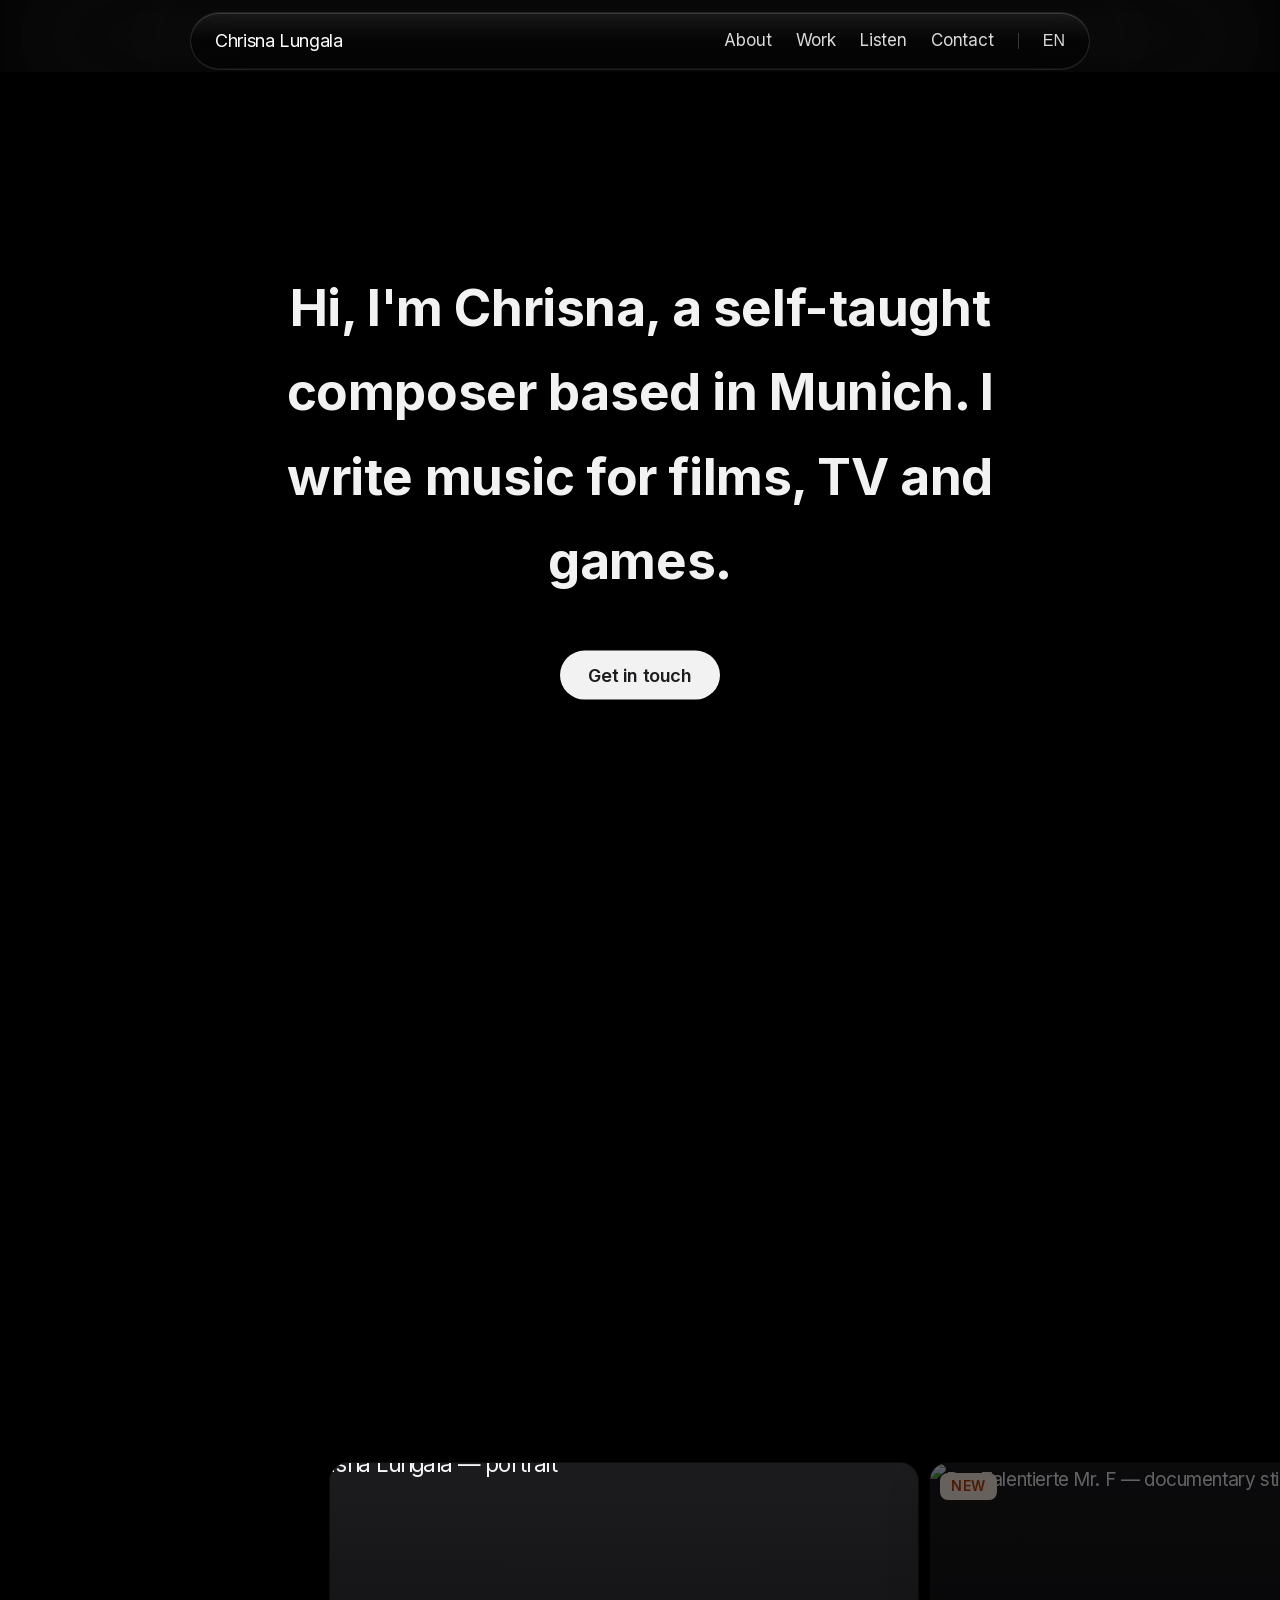
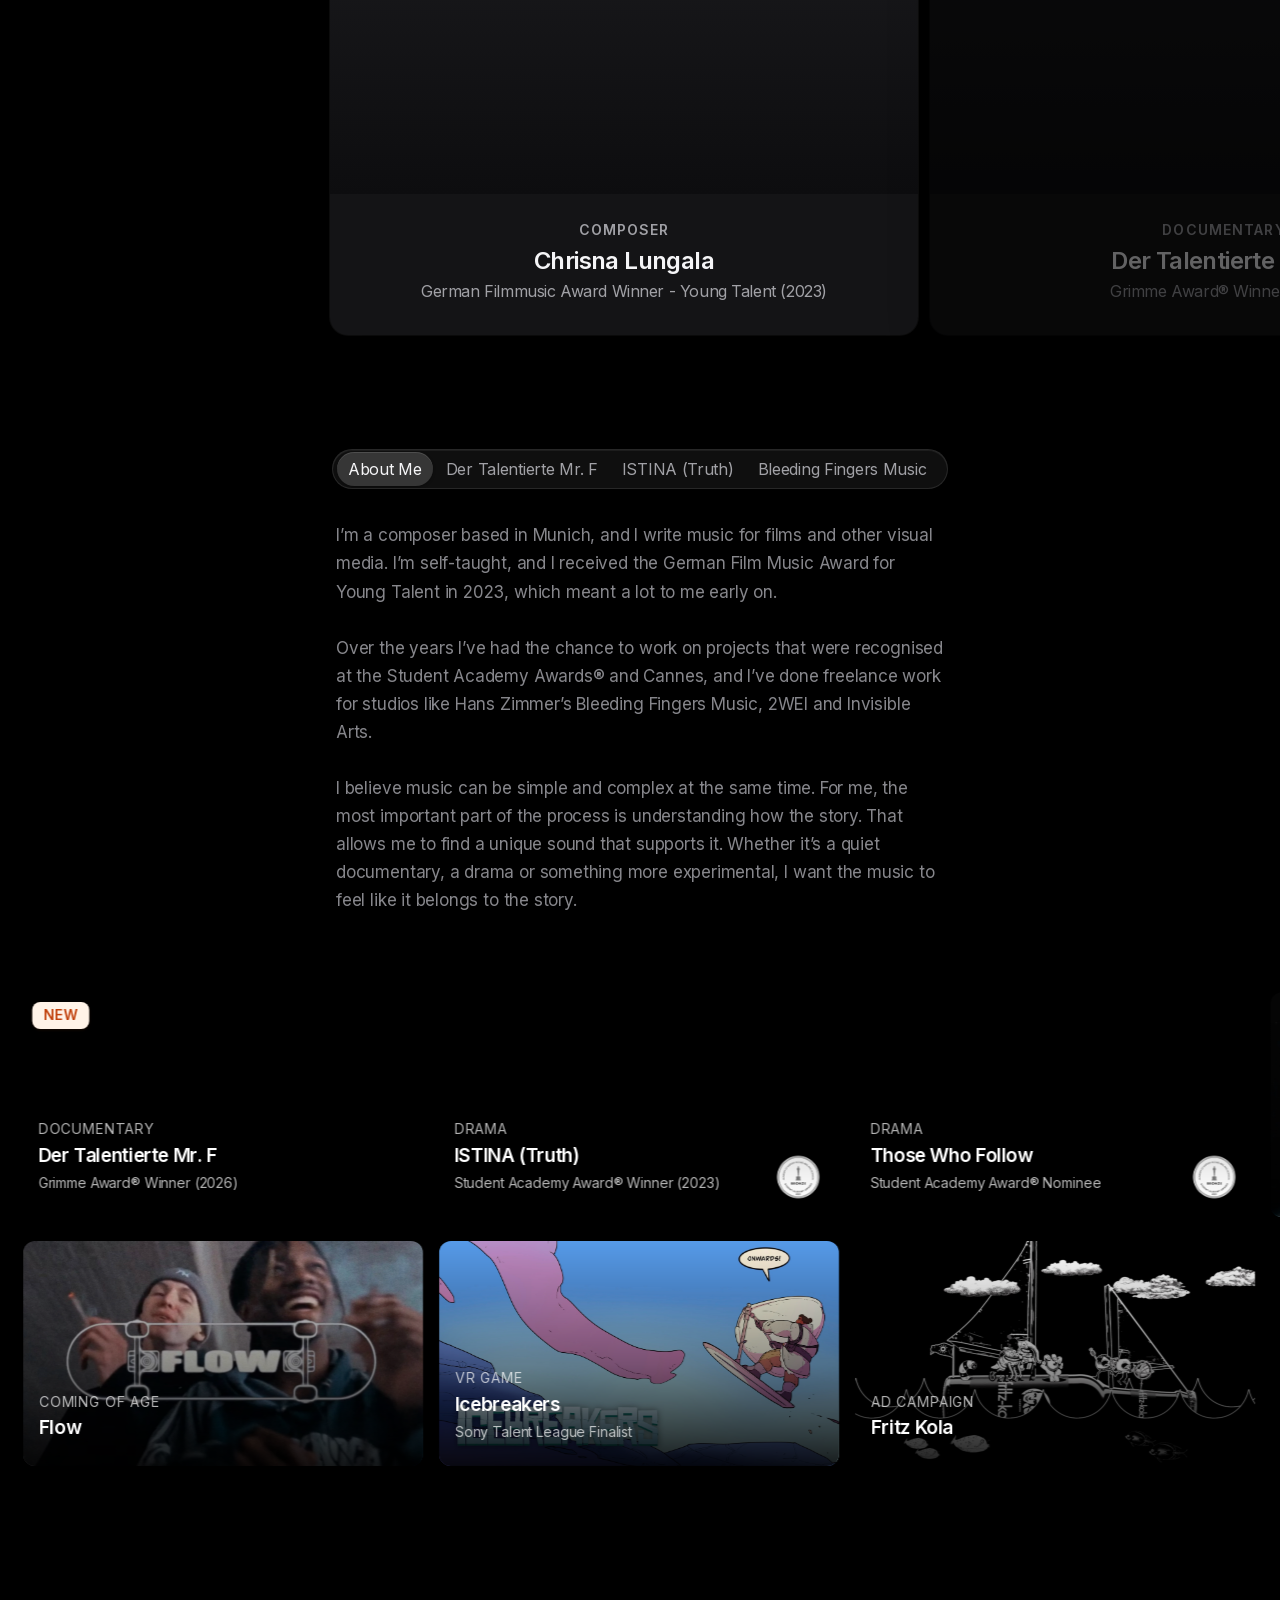
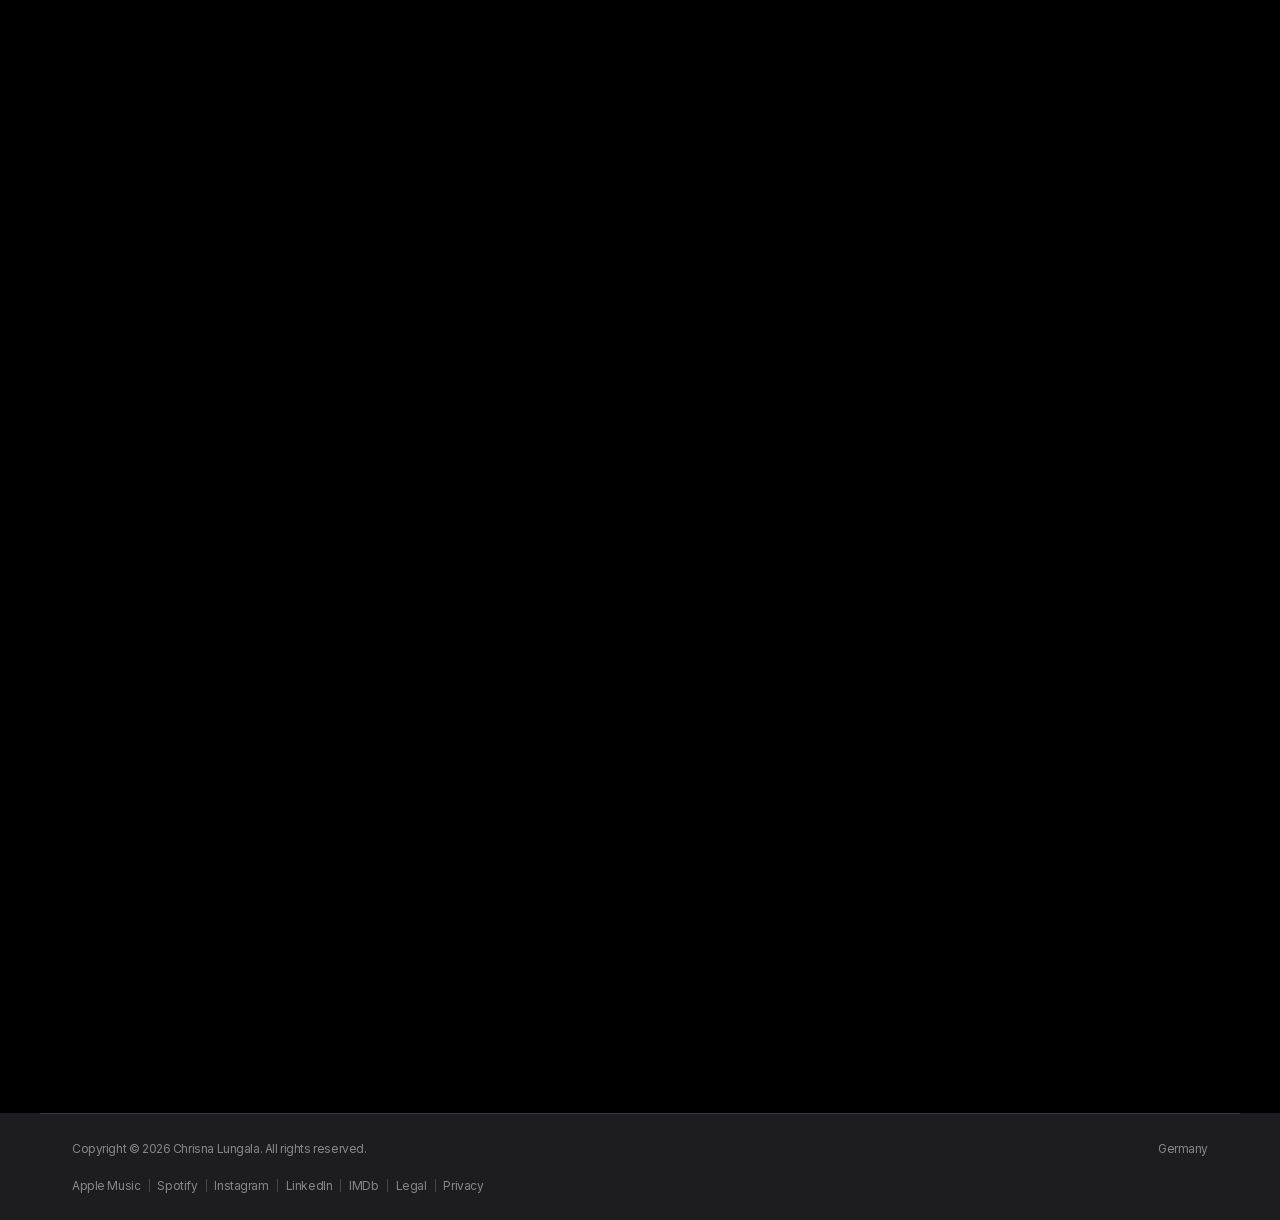
==== commit bad2dcb9: "v1.14.3" ====
--- a/index.html
+++ b/index.html
@@ -9,7 +9,7 @@
   <link rel="preload" href="fonts/inter-latin.woff2" as="font" type="font/woff2" crossorigin>
   <link rel="preconnect" href="https://play.reelcrafter.com" crossorigin>
   <link rel="dns-prefetch" href="https://play.reelcrafter.com">
-  <link rel="stylesheet" href="styles.css?v=29">
+  <link rel="stylesheet" href="styles.css?v=31">
 </head>
 <body>
   <a href="#main" class="skip-link" data-i18n="skipLink">Skip to Content</a>
@@ -18,7 +18,7 @@
   <nav class="nav" id="nav">
     <button type="button" class="nav-mobile-backdrop" data-nav-backdrop tabindex="-1" aria-label="Close menu"></button>
     <div class="nav-container">
-      <a href="#" class="nav-logo">Chrisna Lungala</a>
+      <a href="#" class="nav-logo"><span class="nav-logo-full">Chrisna Lungala</span><span class="nav-logo-initials">CL</span></a>
       <div class="nav-end">
         <div class="nav-menu">
           <div class="nav-links">
--- a/styles.css
+++ b/styles.css
@@ -418,6 +418,10 @@
   opacity: 0.85;
 }
 
+.nav-logo-initials {
+  display: none;
+}
+
 .nav-menu {
   display: flex;
   align-items: center;
@@ -2468,11 +2472,15 @@
   }
 
   .nav-logo {
-    min-width: 0;
-    max-width: min(200px, 42vw);
-    overflow: hidden;
-    text-overflow: ellipsis;
-    white-space: nowrap;
+    display: flex;
+  }
+
+  .nav-logo-full {
+    display: none;
+  }
+
+  .nav-logo-initials {
+    display: inline;
   }
 
   .nav-divider--desktop {
@@ -2493,7 +2501,7 @@
     display: flex;
     flex-direction: row;
     align-items: center;
-    gap: 2px;
+    gap: 0;
     position: static;
     padding: 0;
     margin: 0;
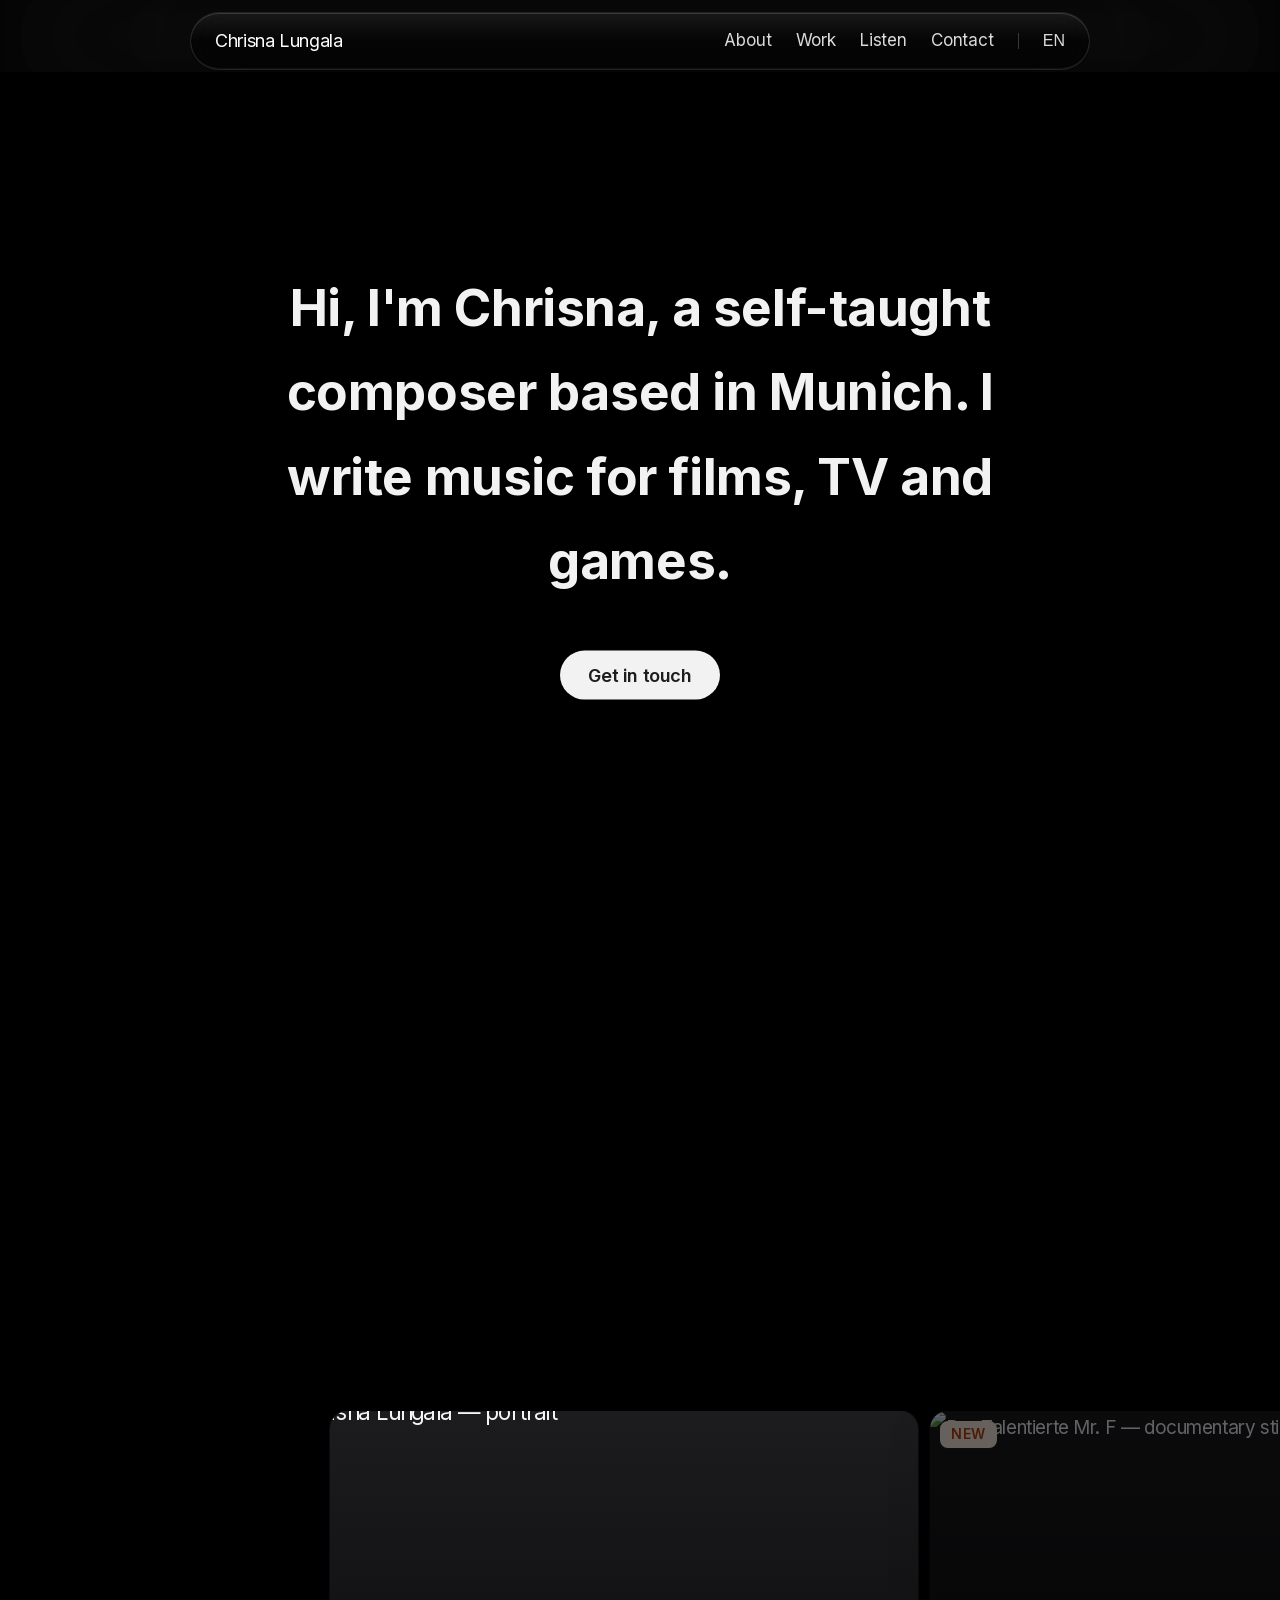
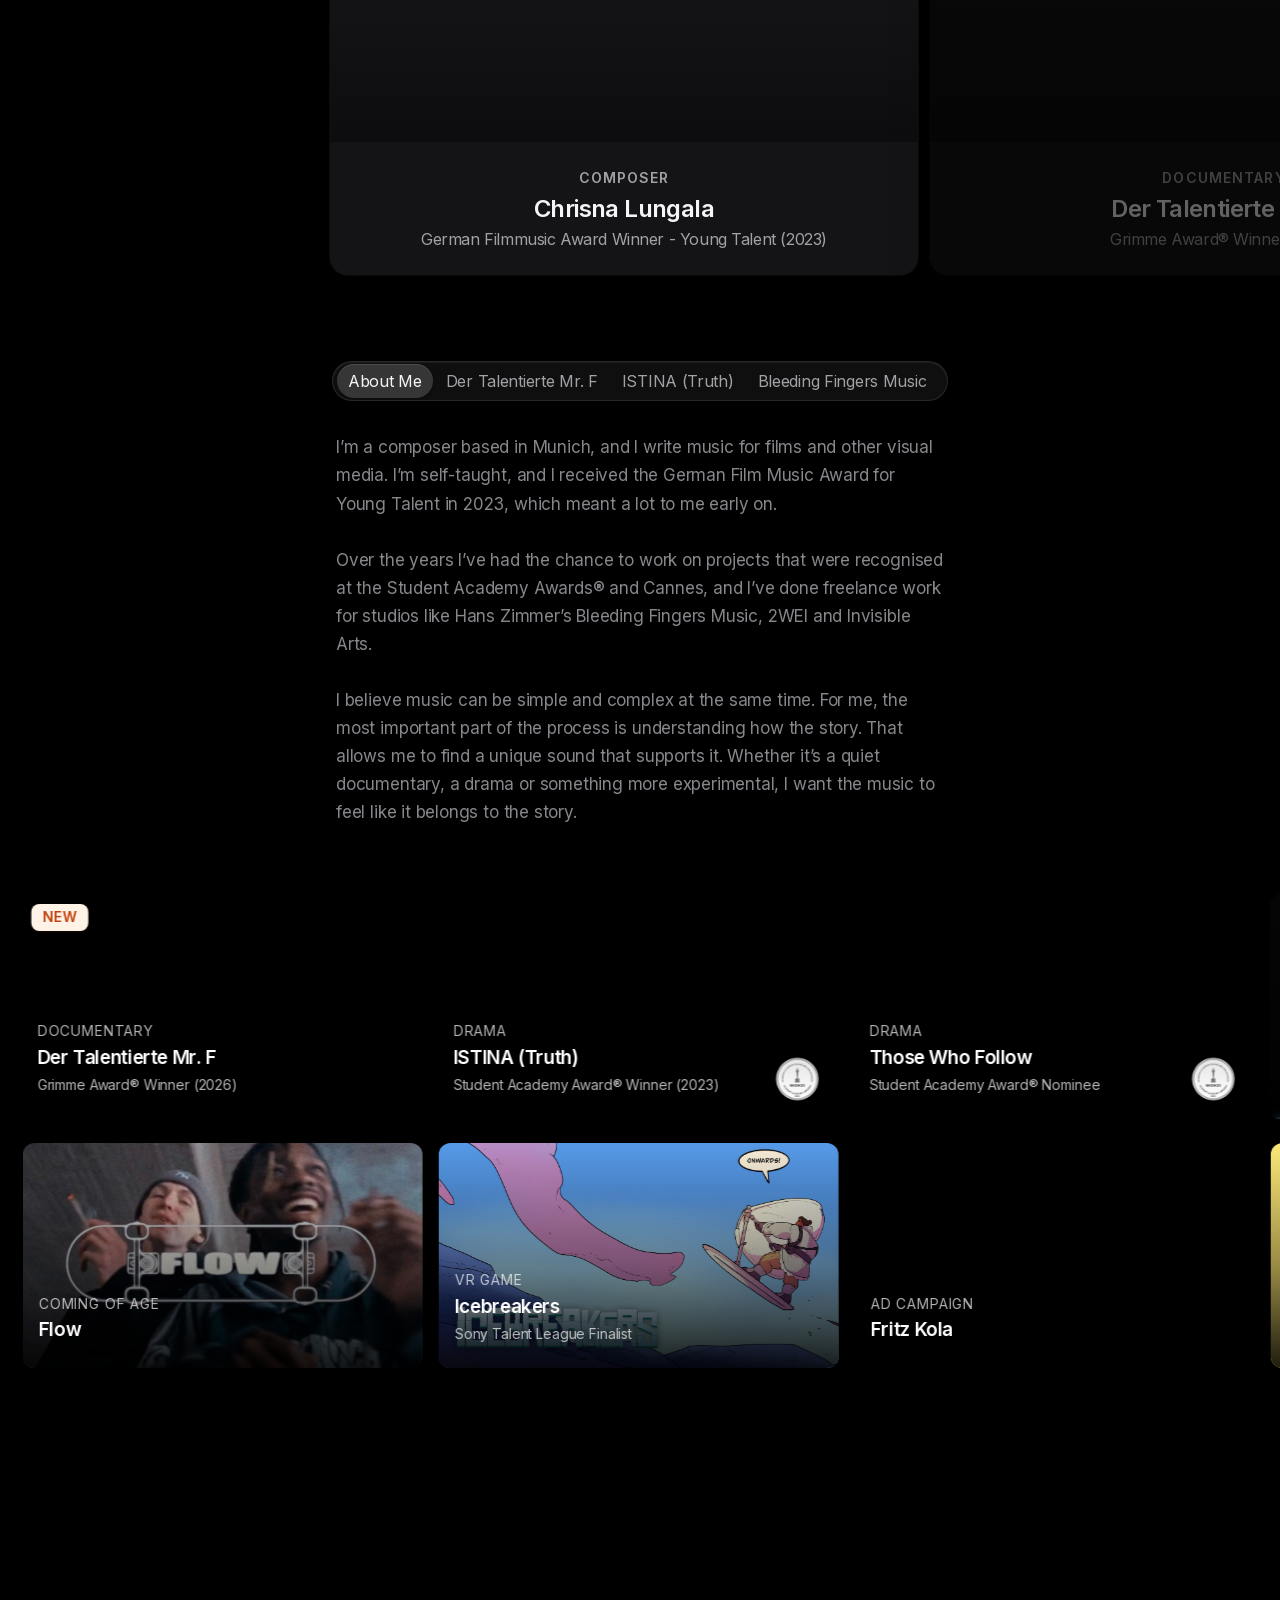
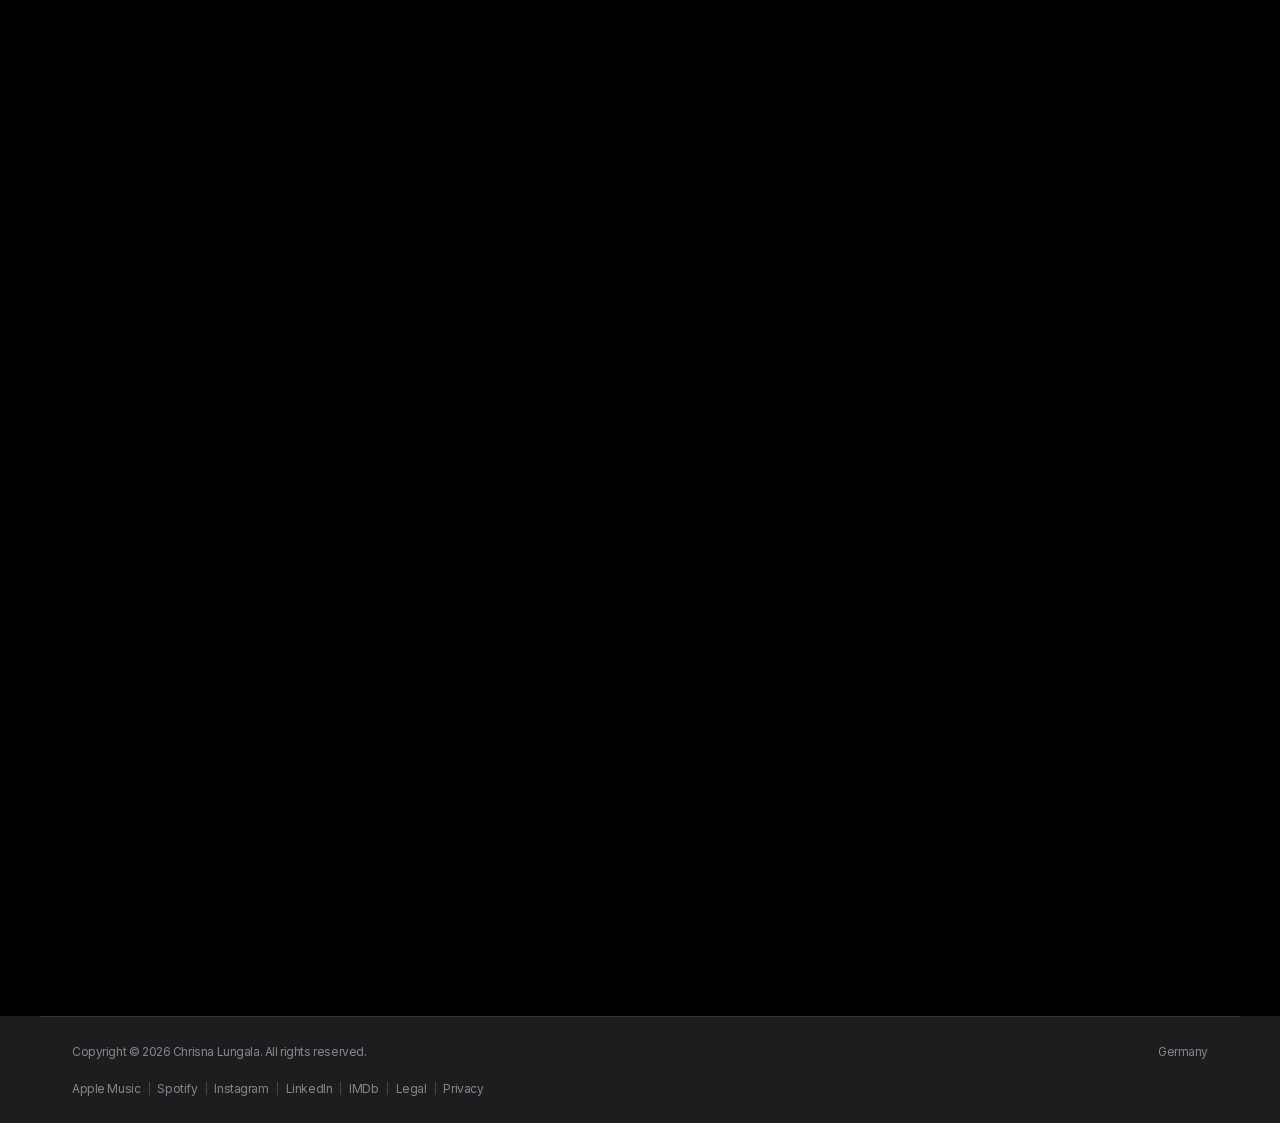
==== commit b4a76988: "v1.14.4" ====
--- a/index.html
+++ b/index.html
@@ -9,7 +9,7 @@
   <link rel="preload" href="fonts/inter-latin.woff2" as="font" type="font/woff2" crossorigin>
   <link rel="preconnect" href="https://play.reelcrafter.com" crossorigin>
   <link rel="dns-prefetch" href="https://play.reelcrafter.com">
-  <link rel="stylesheet" href="styles.css?v=31">
+  <link rel="stylesheet" href="styles.css?v=36">
 </head>
 <body>
   <a href="#main" class="skip-link" data-i18n="skipLink">Skip to Content</a>
--- a/styles.css
+++ b/styles.css
@@ -928,7 +928,7 @@
 
 /* Tight stack under Work spotlight: avoid default .section 4xl top padding (set via sibling rule). */
 .section-apps-gallery + .section.section-gallery {
-  padding-top: clamp(var(--spacing-sm), 2vw, var(--spacing-lg));
+  padding-top: var(--spacing-sm);
 }
 
 .gallery-container {
@@ -1253,9 +1253,9 @@
 .section-apps-gallery {
   overflow-x: clip;
   overflow-y: visible;
-  padding-top: var(--spacing-xl);
+  padding-top: var(--spacing-sm);
   /* JS sets --spotlight-desc-trail-gap from active description height (shorter copy → smaller gap to #gallery). */
-  padding-bottom: var(--spotlight-desc-trail-gap, var(--spacing-xl));
+  padding-bottom: var(--spotlight-desc-trail-gap, var(--spacing-md));
   max-width: none;
   padding-left: 0;
   padding-right: 0;
@@ -1346,7 +1346,7 @@
   z-index: 1;
   width: fit-content;
   max-width: 100%;
-  margin: 0 auto;
+  margin: 8px auto 0;
   padding: 2px;
   border-radius: 980px;
   background: rgba(255, 255, 255, 0.06);
@@ -1449,7 +1449,7 @@
   max-width: none;
   margin: 0;
   overflow: visible;
-  padding: 12px 0 20px;
+  padding: 0;
   box-sizing: border-box;
 }
 
@@ -1468,8 +1468,8 @@
   /* Programmatic scroll uses JS easing; keep auto so it doesn’t fight rAF */
   scroll-behavior: auto;
   scroll-padding-inline: max(16px, env(safe-area-inset-left, 0px), env(safe-area-inset-right, 0px));
-  padding-top: 8px;
-  padding-bottom: 16px;
+  padding-top: 0;
+  padding-bottom: 0;
   padding-left: max(20px, env(safe-area-inset-left, 0px), calc(50% - min(310px, 47vw)));
   padding-right: max(20px, env(safe-area-inset-right, 0px), calc(50% - min(310px, 47vw)));
   -webkit-overflow-scrolling: touch;
@@ -1584,7 +1584,7 @@
 }
 
 .apps-gallery-caption {
-  padding: var(--spacing-md) var(--spacing-sm) var(--spacing-lg);
+  padding: var(--spacing-md) var(--spacing-sm) var(--spacing-md);
   display: flex;
   flex-direction: column;
   gap: 4px;
@@ -2378,7 +2378,7 @@
 
   .section-apps-gallery {
     padding-top: var(--spacing-md);
-    padding-bottom: var(--spotlight-desc-trail-gap, var(--spacing-lg));
+    padding-bottom: var(--spotlight-desc-trail-gap, var(--spacing-sm));
     padding-left: 0;
     padding-right: 0;
   }
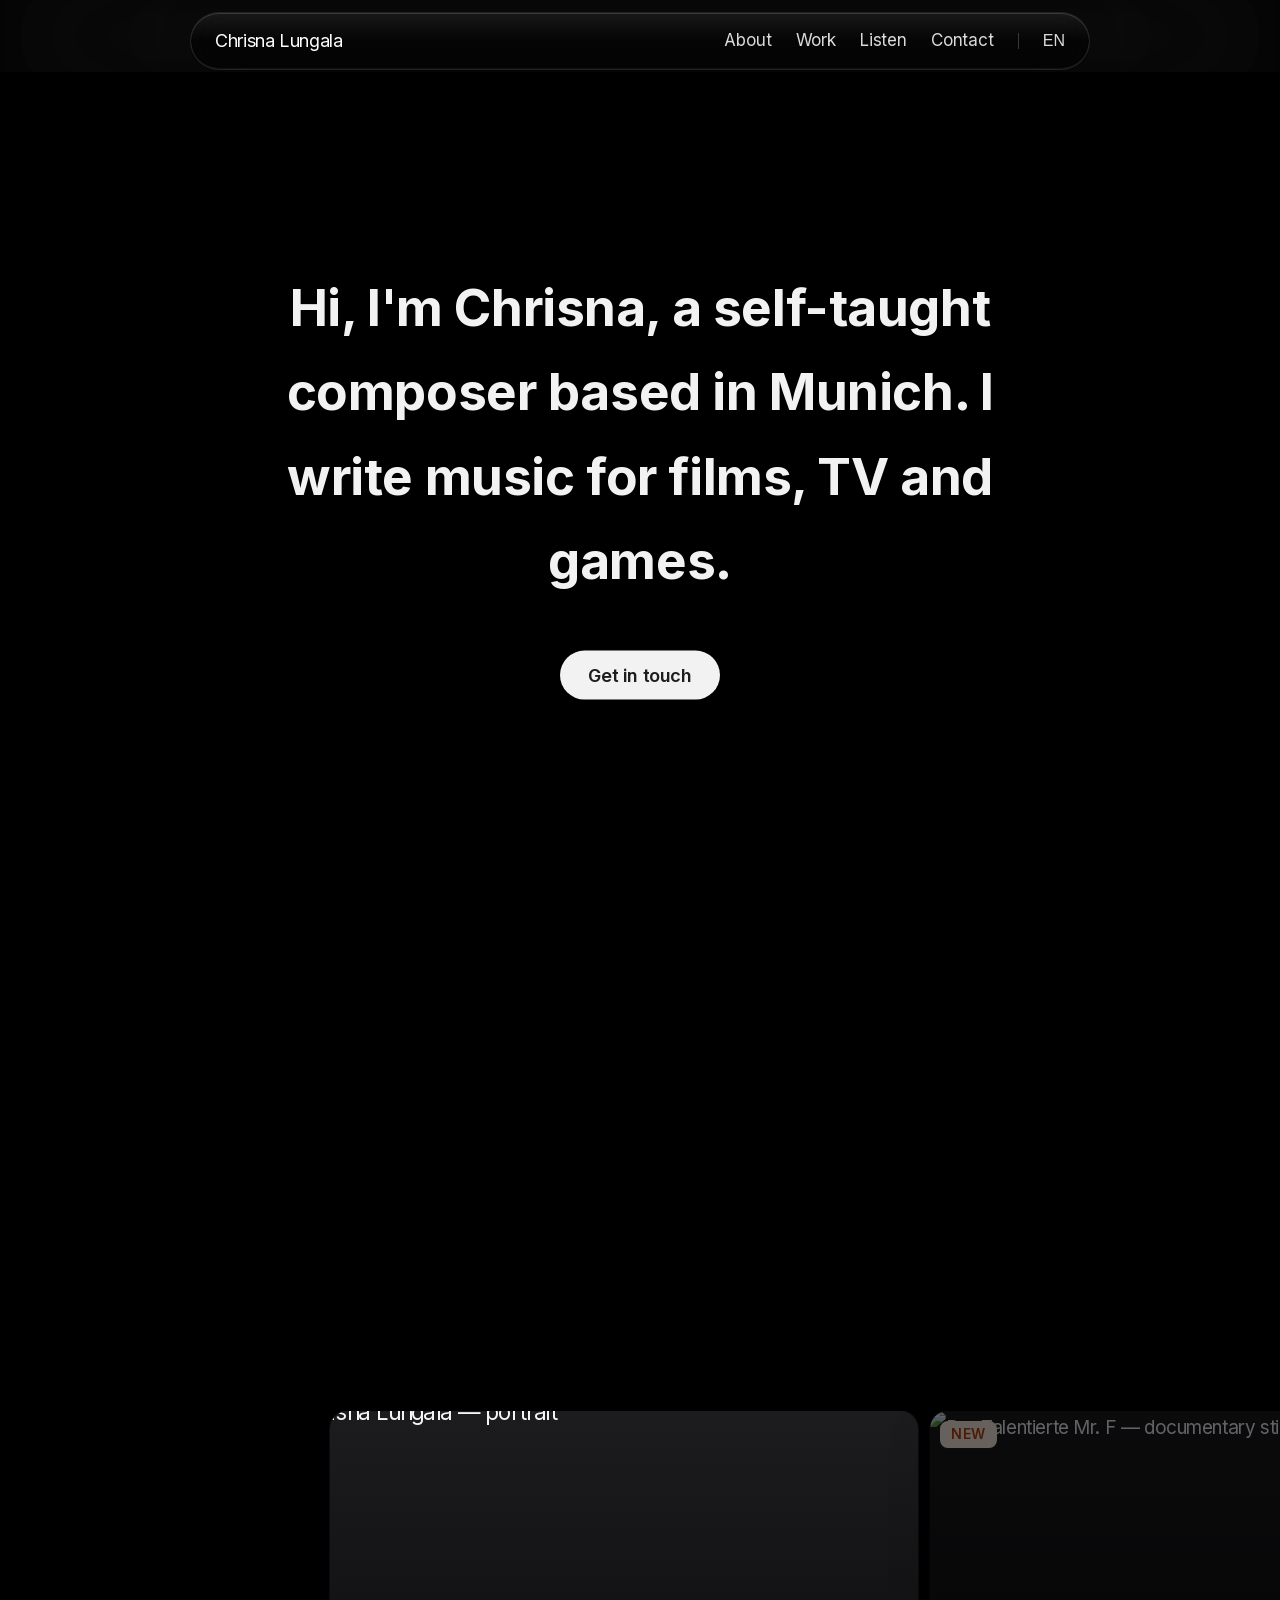
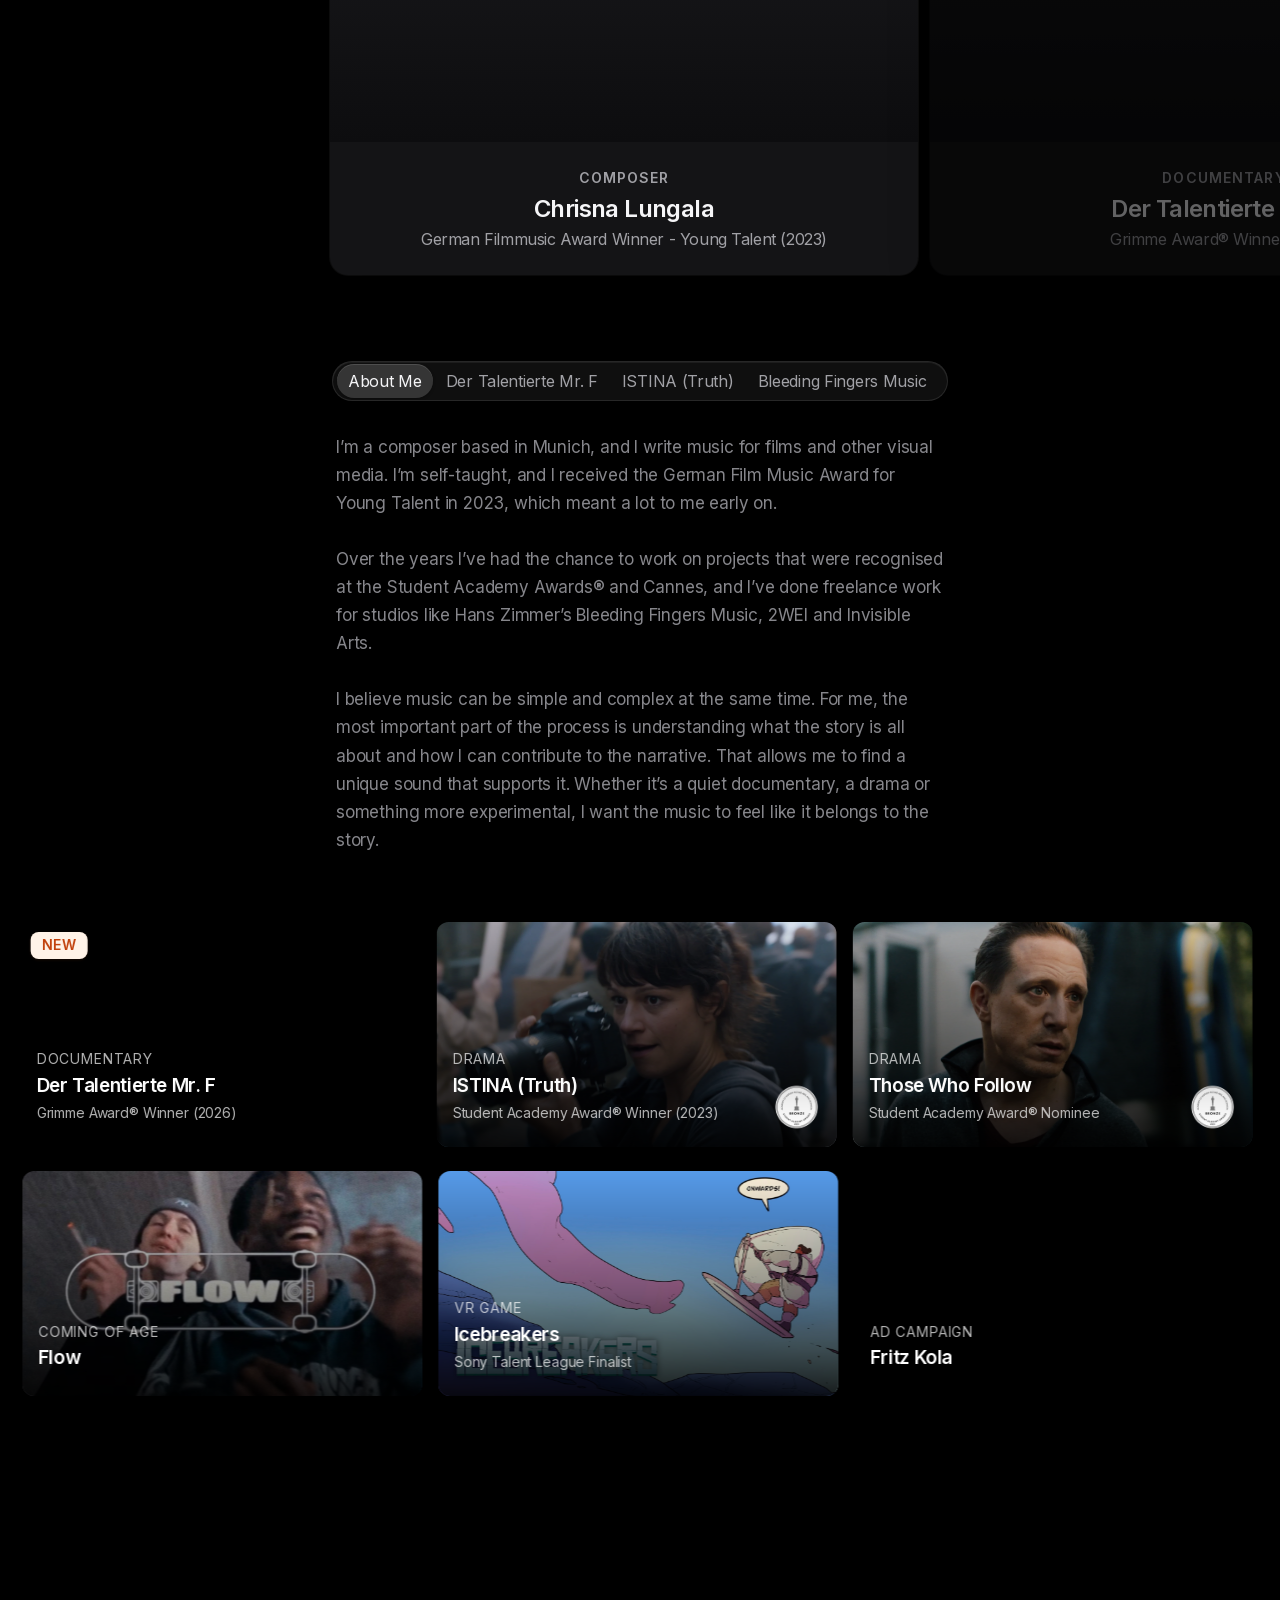
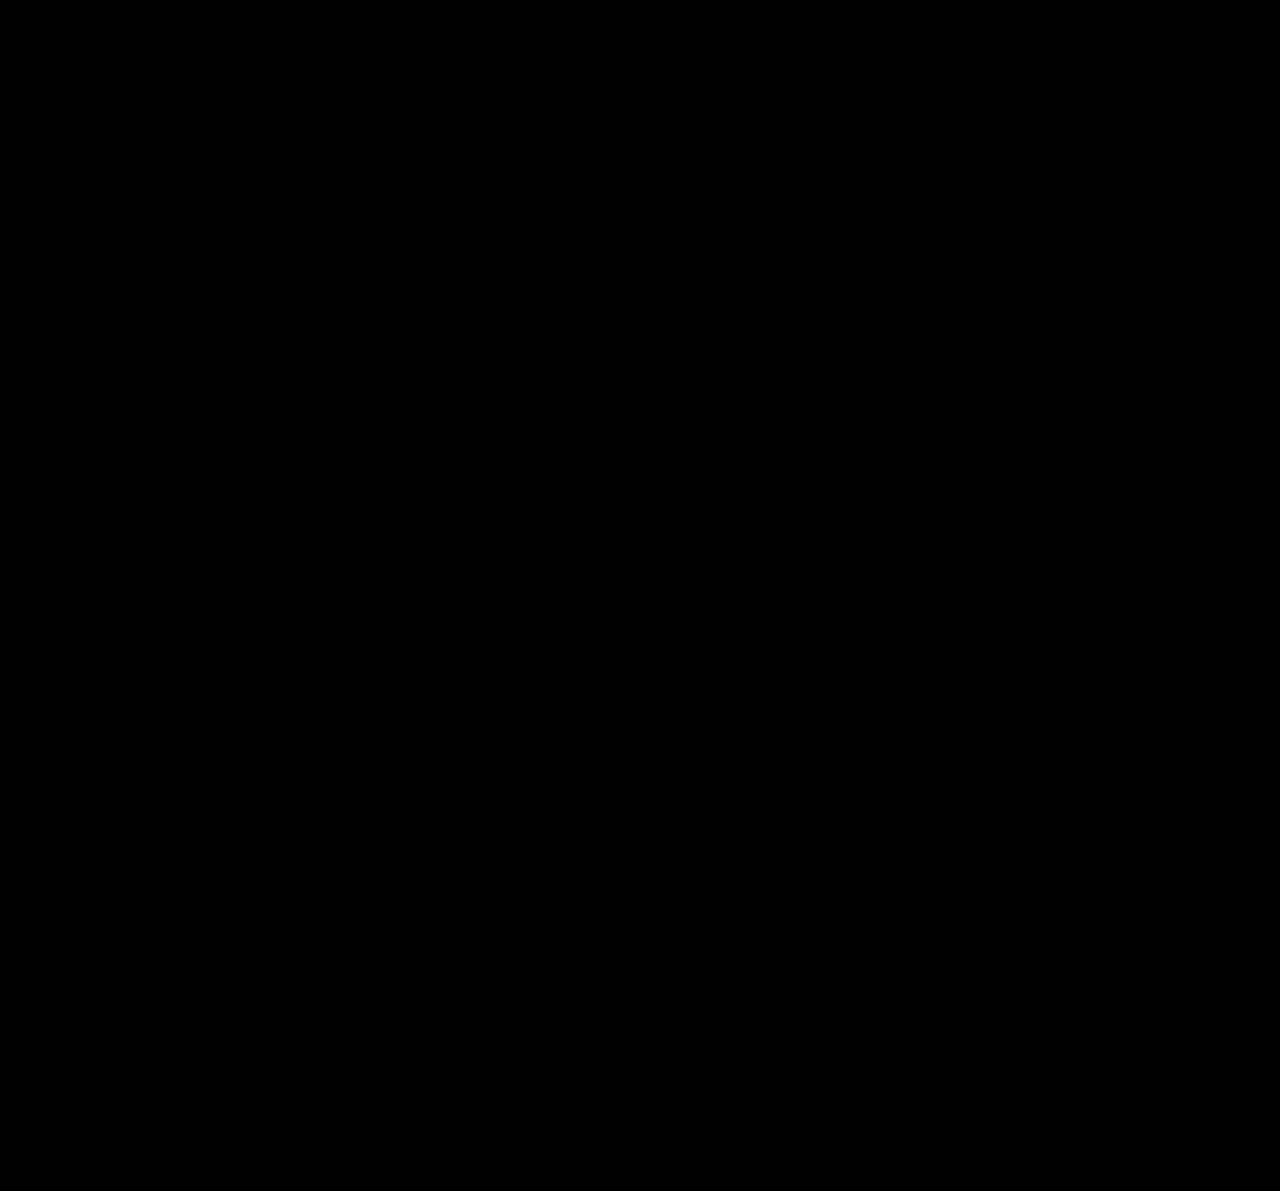
==== commit f6120f3f: "v.14.6 Added an animation when items are shown for the first time." ====
--- a/index.html
+++ b/index.html
@@ -9,7 +9,7 @@
   <link rel="preload" href="fonts/inter-latin.woff2" as="font" type="font/woff2" crossorigin>
   <link rel="preconnect" href="https://play.reelcrafter.com" crossorigin>
   <link rel="dns-prefetch" href="https://play.reelcrafter.com">
-  <link rel="stylesheet" href="styles.css?v=36">
+  <link rel="stylesheet" href="styles.css?v=37">
 </head>
 <body>
   <a href="#main" class="skip-link" data-i18n="skipLink">Skip to Content</a>
@@ -460,6 +460,6 @@
     </div>
   </div>
 
-  <script src="script.js?v=32" defer></script>
+  <script src="script.js?v=33" defer></script>
 </body>
 </html>
--- a/styles.css
+++ b/styles.css
@@ -162,6 +162,29 @@
 input[type="reset"],
 label[for] {
   touch-action: manipulation;
+}
+
+/* Scroll-reveal — items fade up as they enter the viewport (Apple macOS-page pattern).
+   Initial hidden state lives in CSS so there's no flash before the deferred script paints. */
+.reveal {
+  opacity: 0;
+  transform: translate3d(0, 40px, 0);
+  transition: opacity 0.9s var(--ease-out-snappy), transform 0.9s var(--ease-out-snappy);
+  will-change: opacity, transform;
+}
+
+.reveal.is-revealed {
+  opacity: 1;
+  transform: none;
+}
+
+@media (prefers-reduced-motion: reduce) {
+  .reveal {
+    opacity: 1;
+    transform: none;
+    transition: none;
+    will-change: auto;
+  }
 }
 
 /* Skip Link - Accessibility */
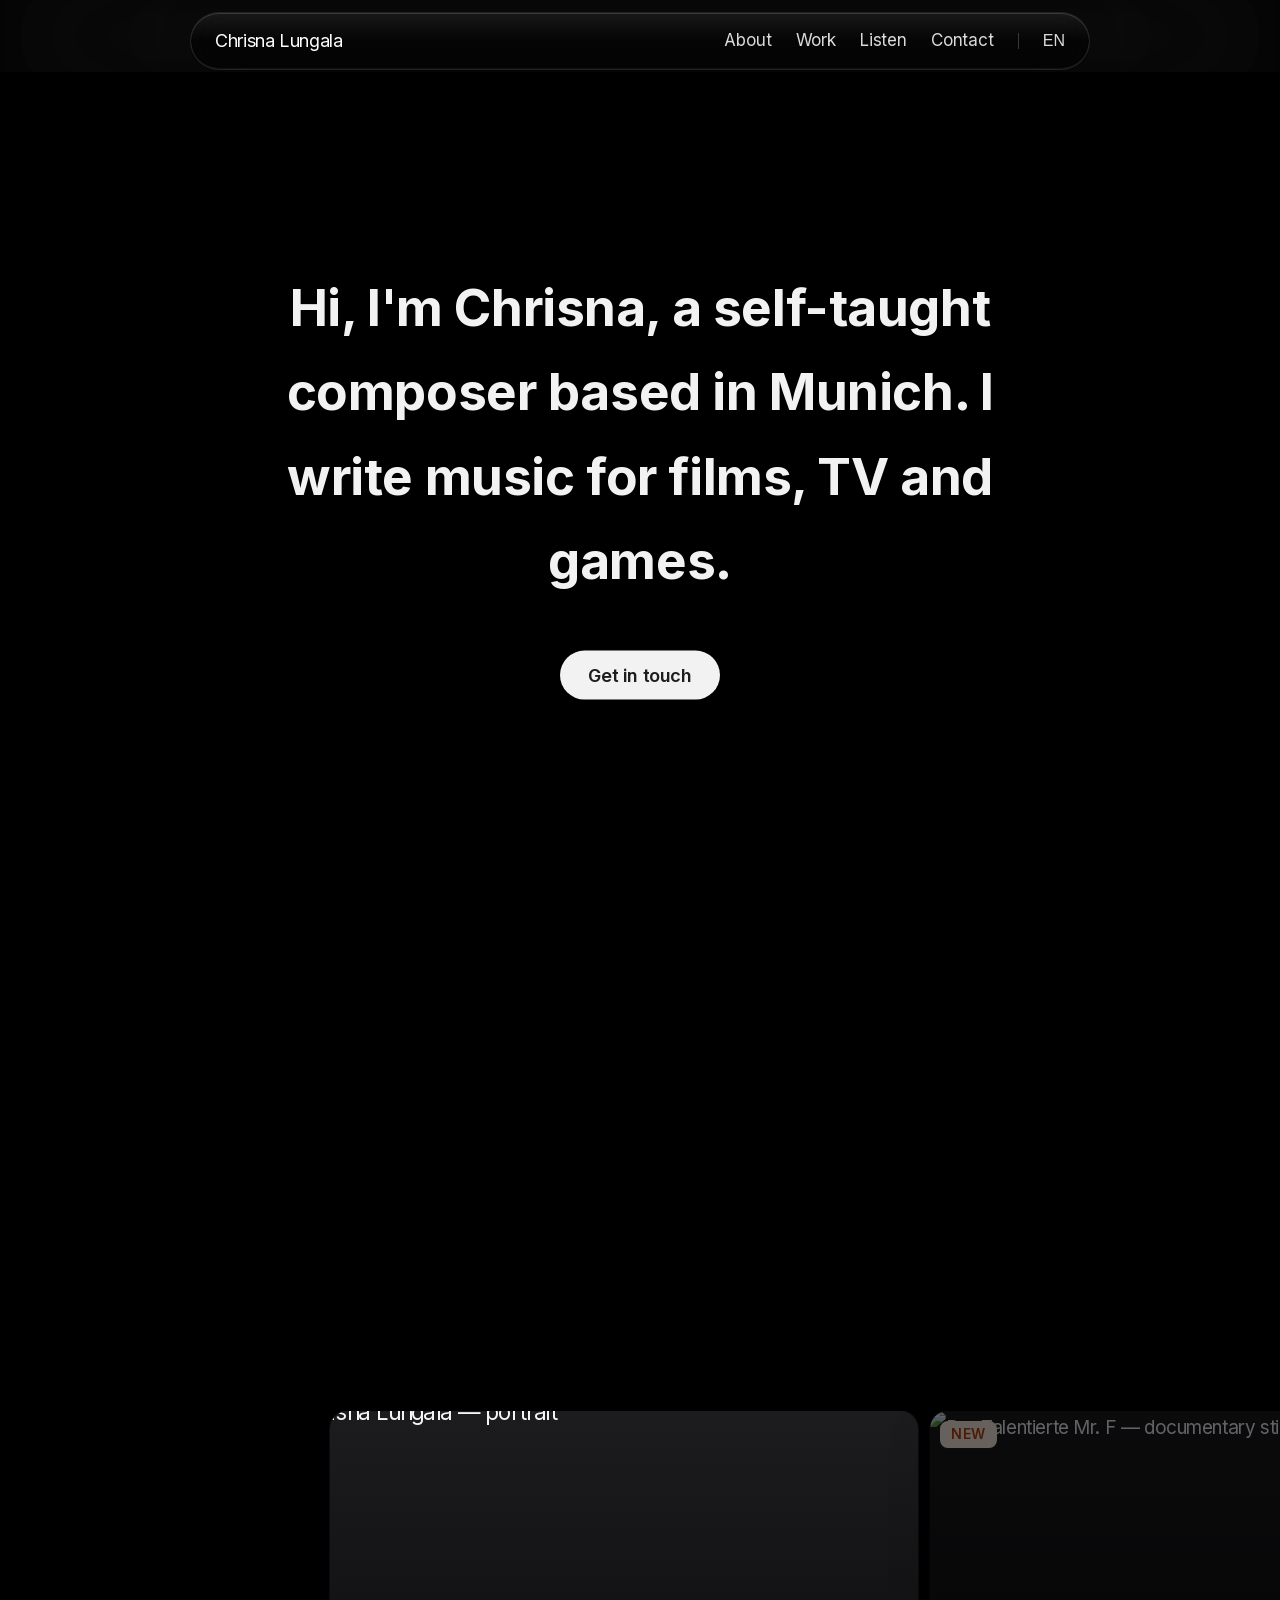
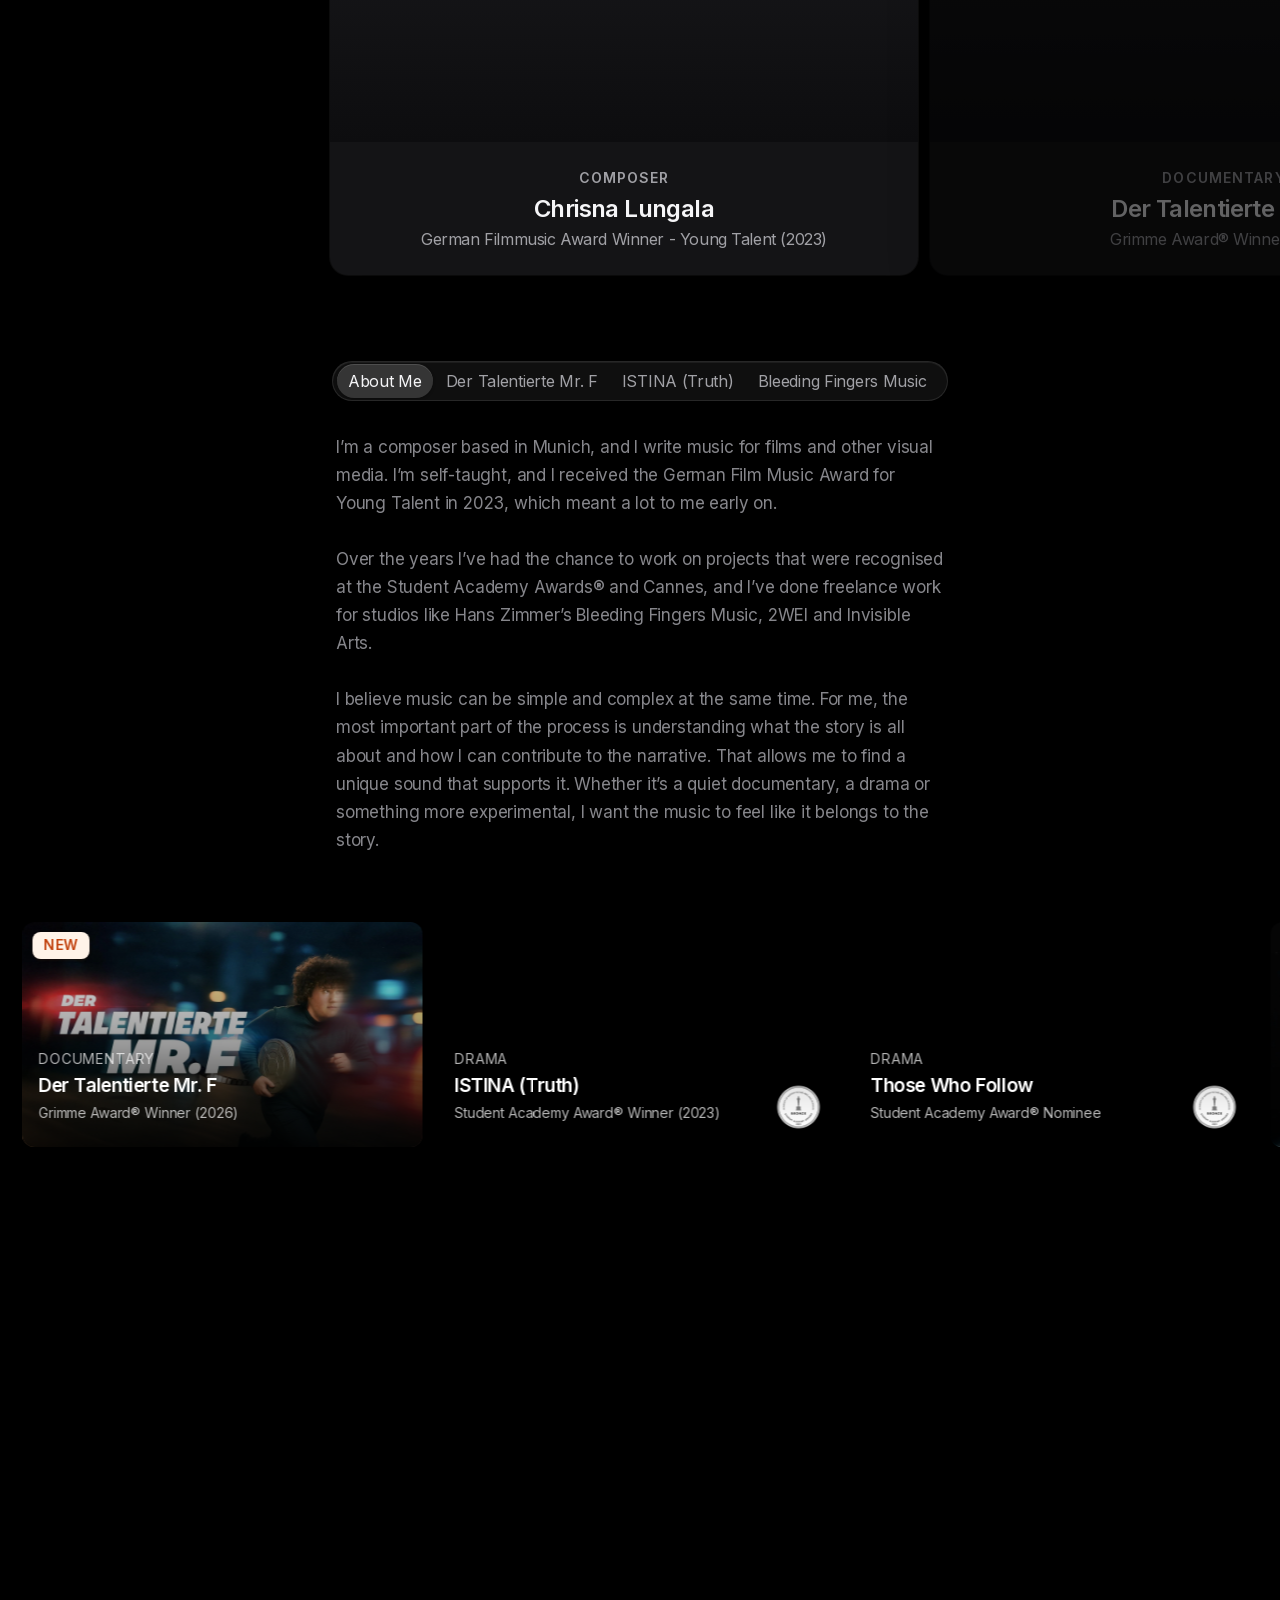
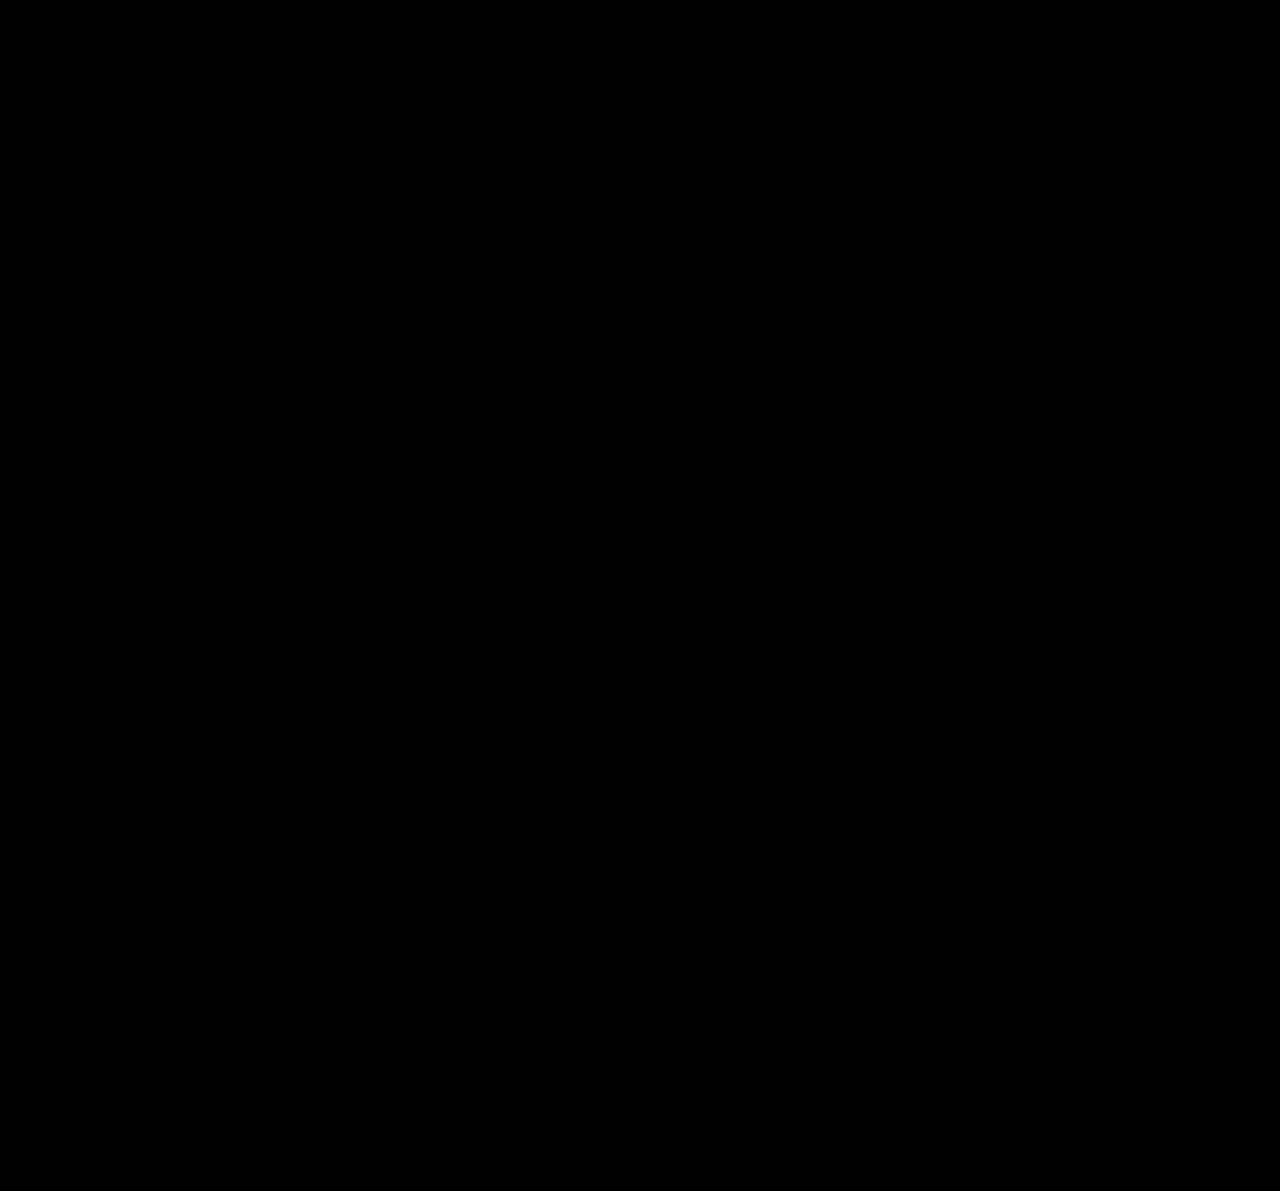
==== commit 304f623d: "v.14.7" ====
--- a/index.html
+++ b/index.html
@@ -424,7 +424,7 @@
         <div class="contact-sheet-grid">
           <div class="contact-sheet-copy">
             <p class="contact-sheet-lead" id="contact-sheet-heading" data-i18n="contactSubtitle">For inquiries regarding collaborations, commissions, educational or speaker proposals, please feel free to reach out.</p>
-            <a href="mailto:c.lungala@icloud.com" class="contact-sheet-cta" data-i18n="contactCtaBtn">Get in touch</a>
+            <a href="mailto:composer@chrisnalungala.com" class="contact-sheet-cta" data-i18n="contactCtaBtn">Get in touch</a>
             <nav class="contact-sheet-social" data-i18n-aria="contactSocialNavAria" aria-label="Streaming and social links">
               <a href="https://music.apple.com/de/artist/chrisna-lungala/1434342396?l=en-GB" class="contact-sheet-social-link" target="_blank" rel="noopener noreferrer" data-i18n-aria="contactAriaAppleMusic" aria-label="Apple Music">
                 <img src="images/icons/social/applemusic.svg" alt="" width="22" height="22" class="contact-sheet-social-img" loading="lazy" decoding="async" fetchpriority="low">
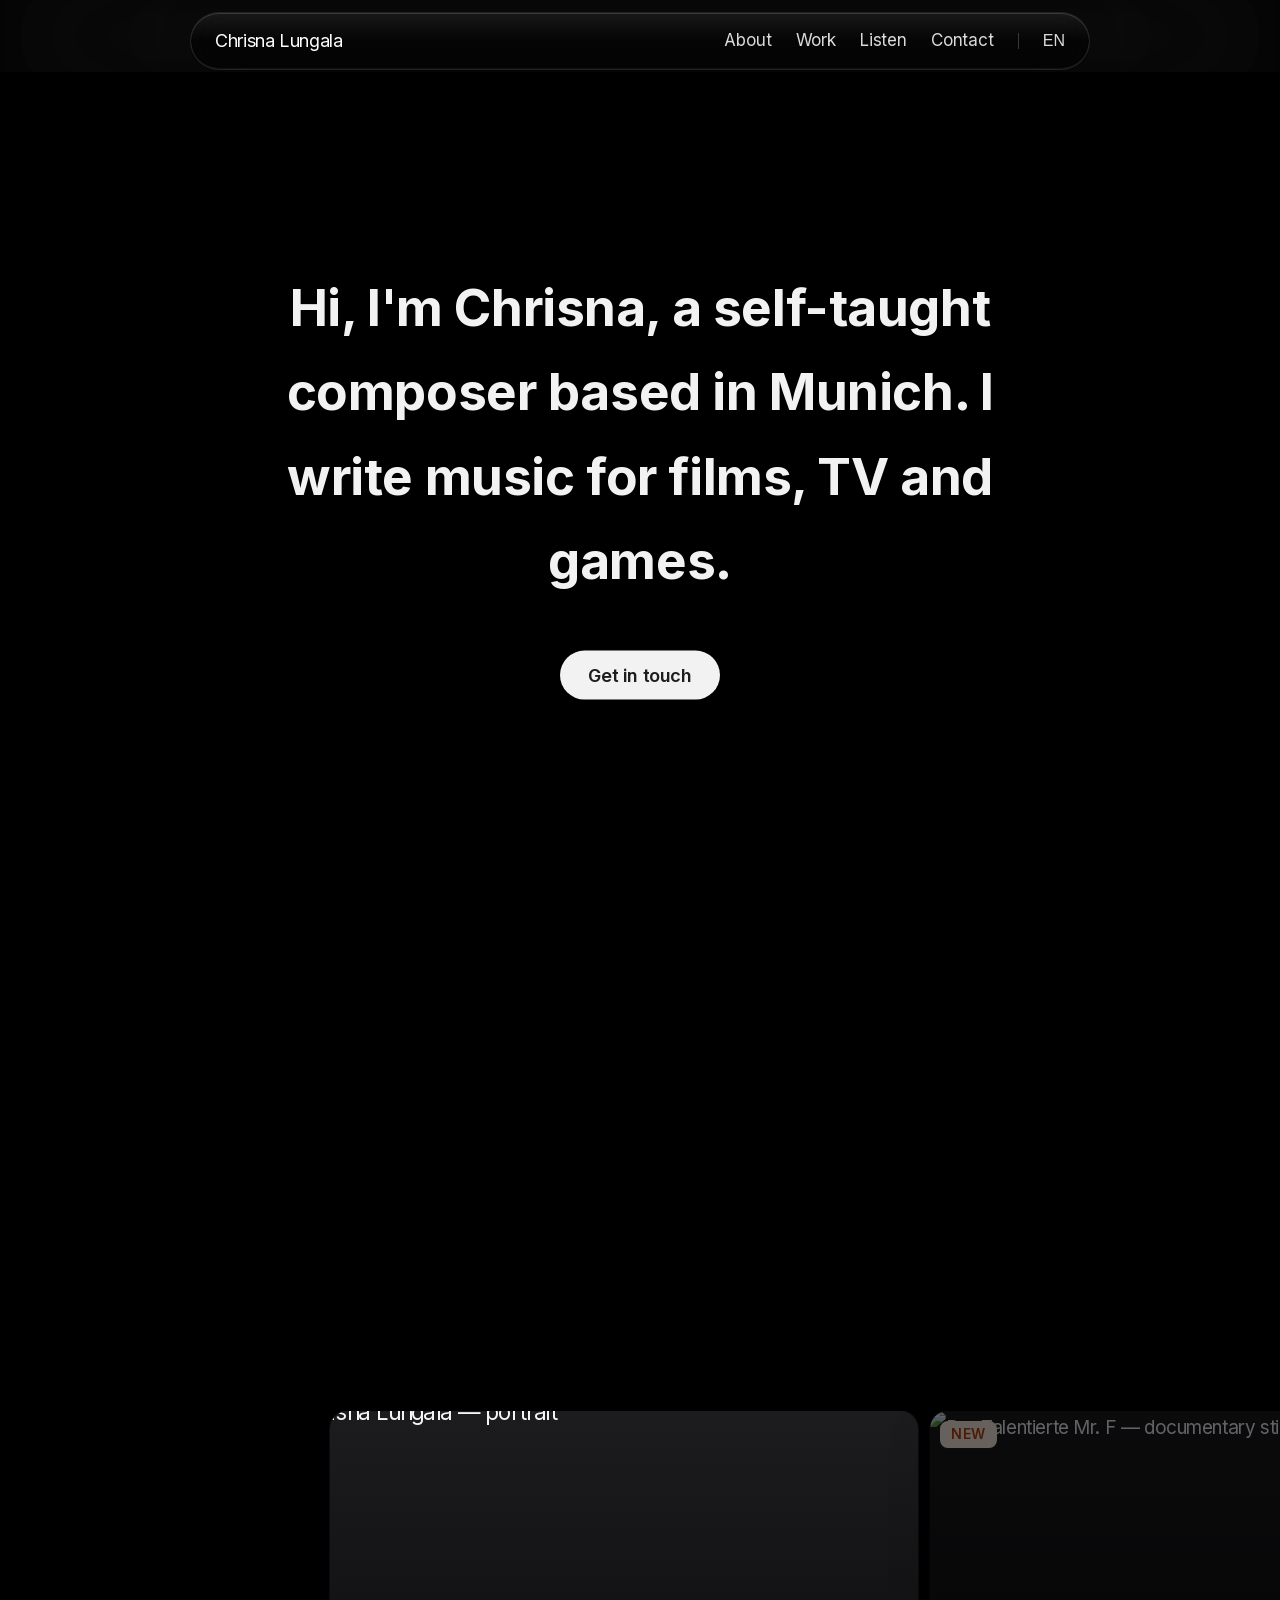
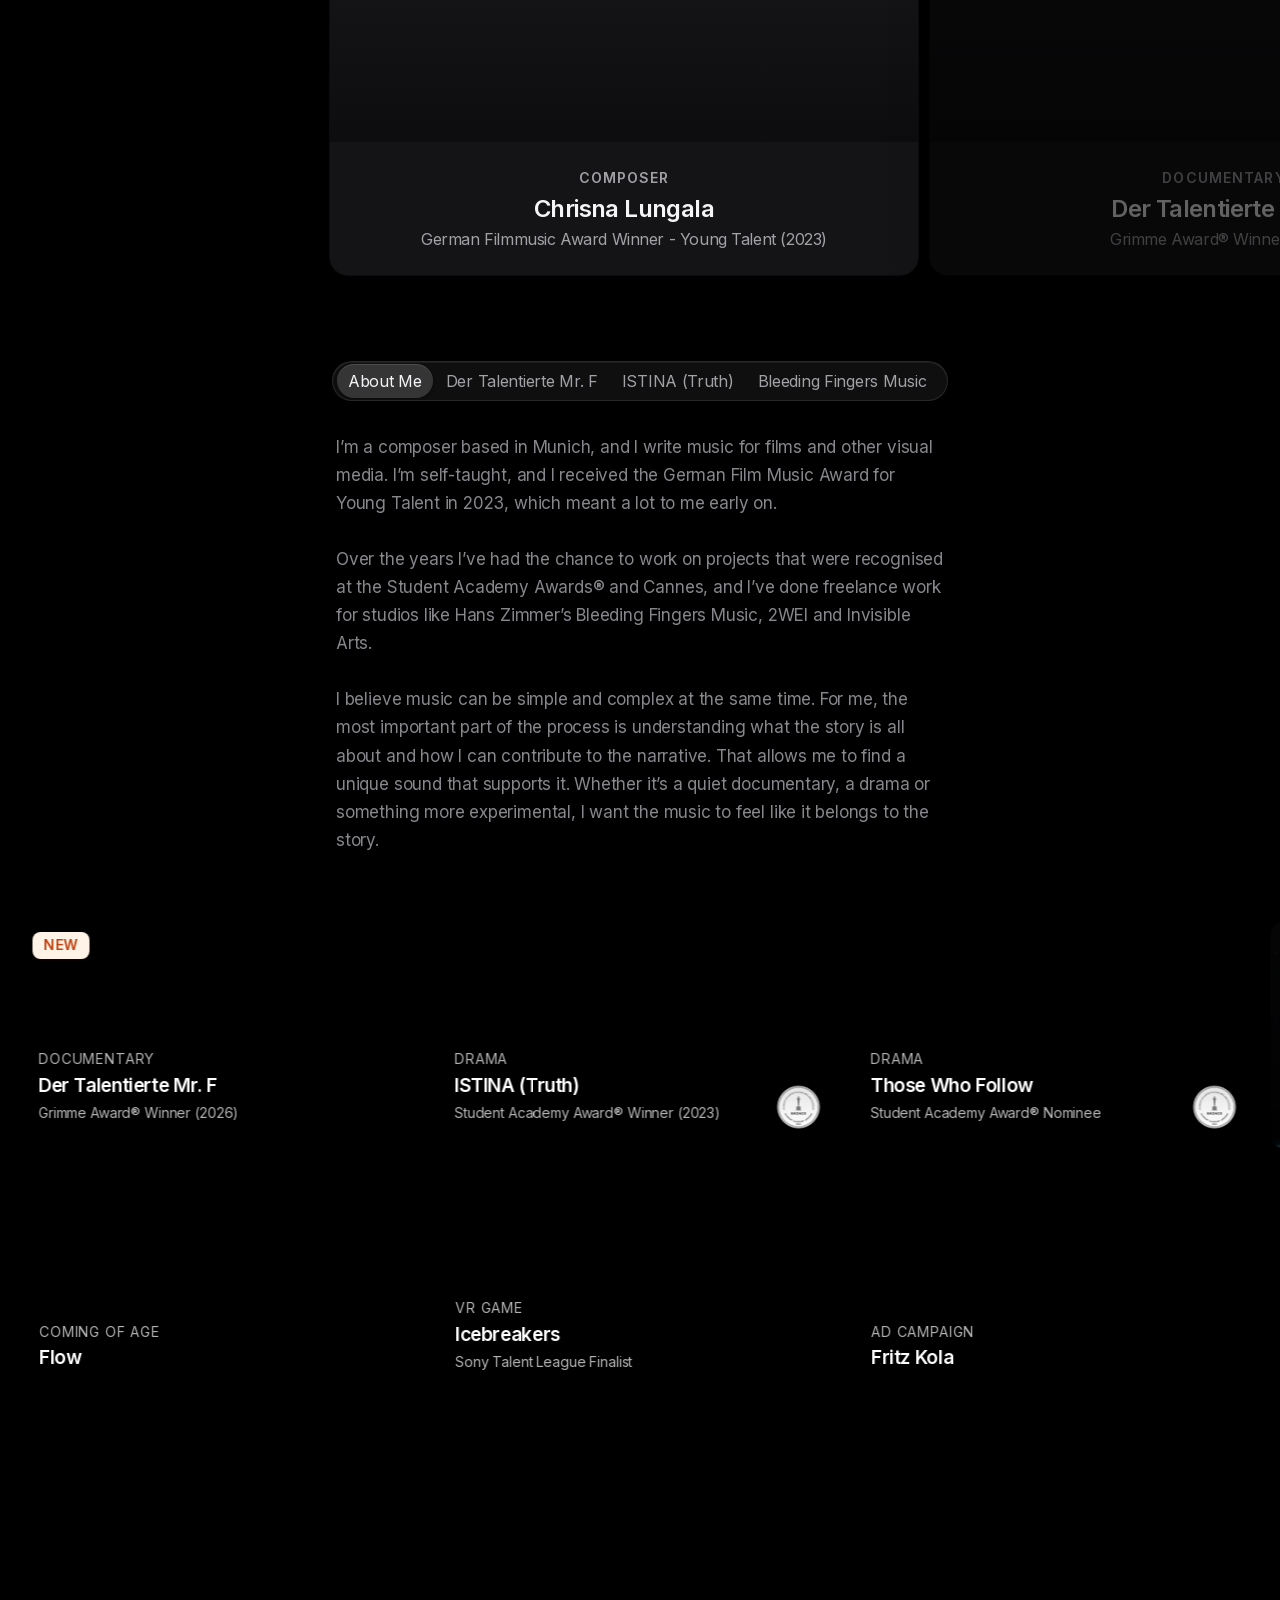
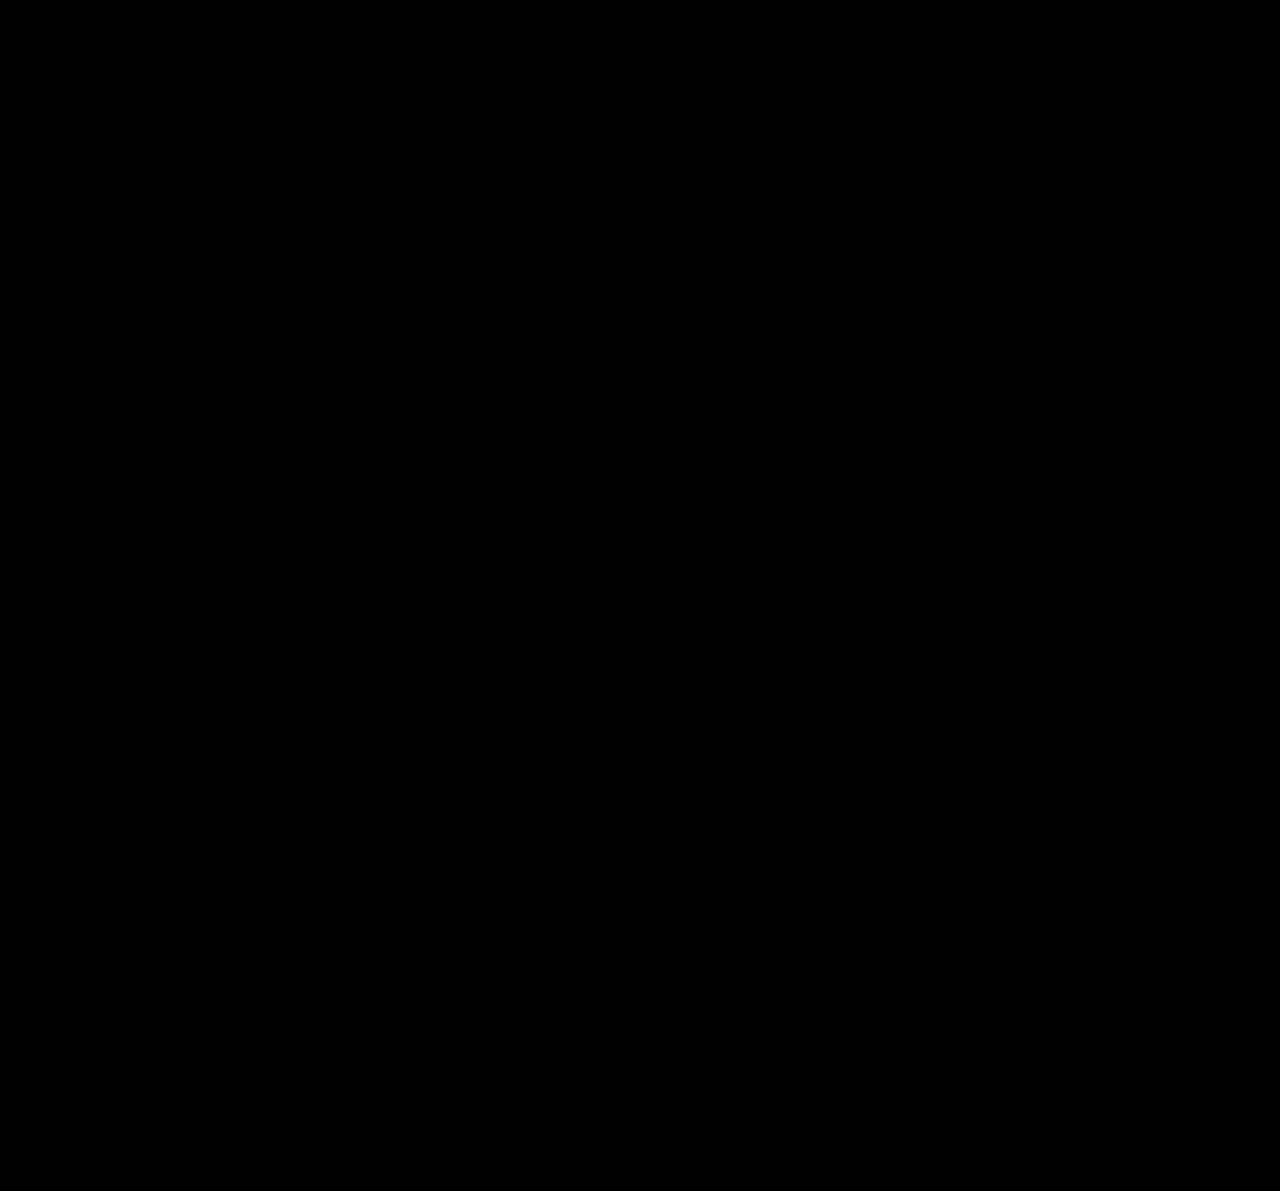
==== commit 4b327869: "Update index.html" ====
--- a/index.html
+++ b/index.html
@@ -355,7 +355,7 @@
         <div class="listen-reel-wrap">
           <iframe
             class="listen-reel-iframe"
-            src="https://play.reelcrafter.com/embed/971a3f93-b836-4f04-a179-279e65eb56d6"
+            src="https://play.reelcrafter.com/embed/e0ecef3a-2c25-4241-99f8-e327ae5329de"
             title="ReelCrafter — composer reel"
             loading="lazy"
             allow="autoplay; encrypted-media; fullscreen"
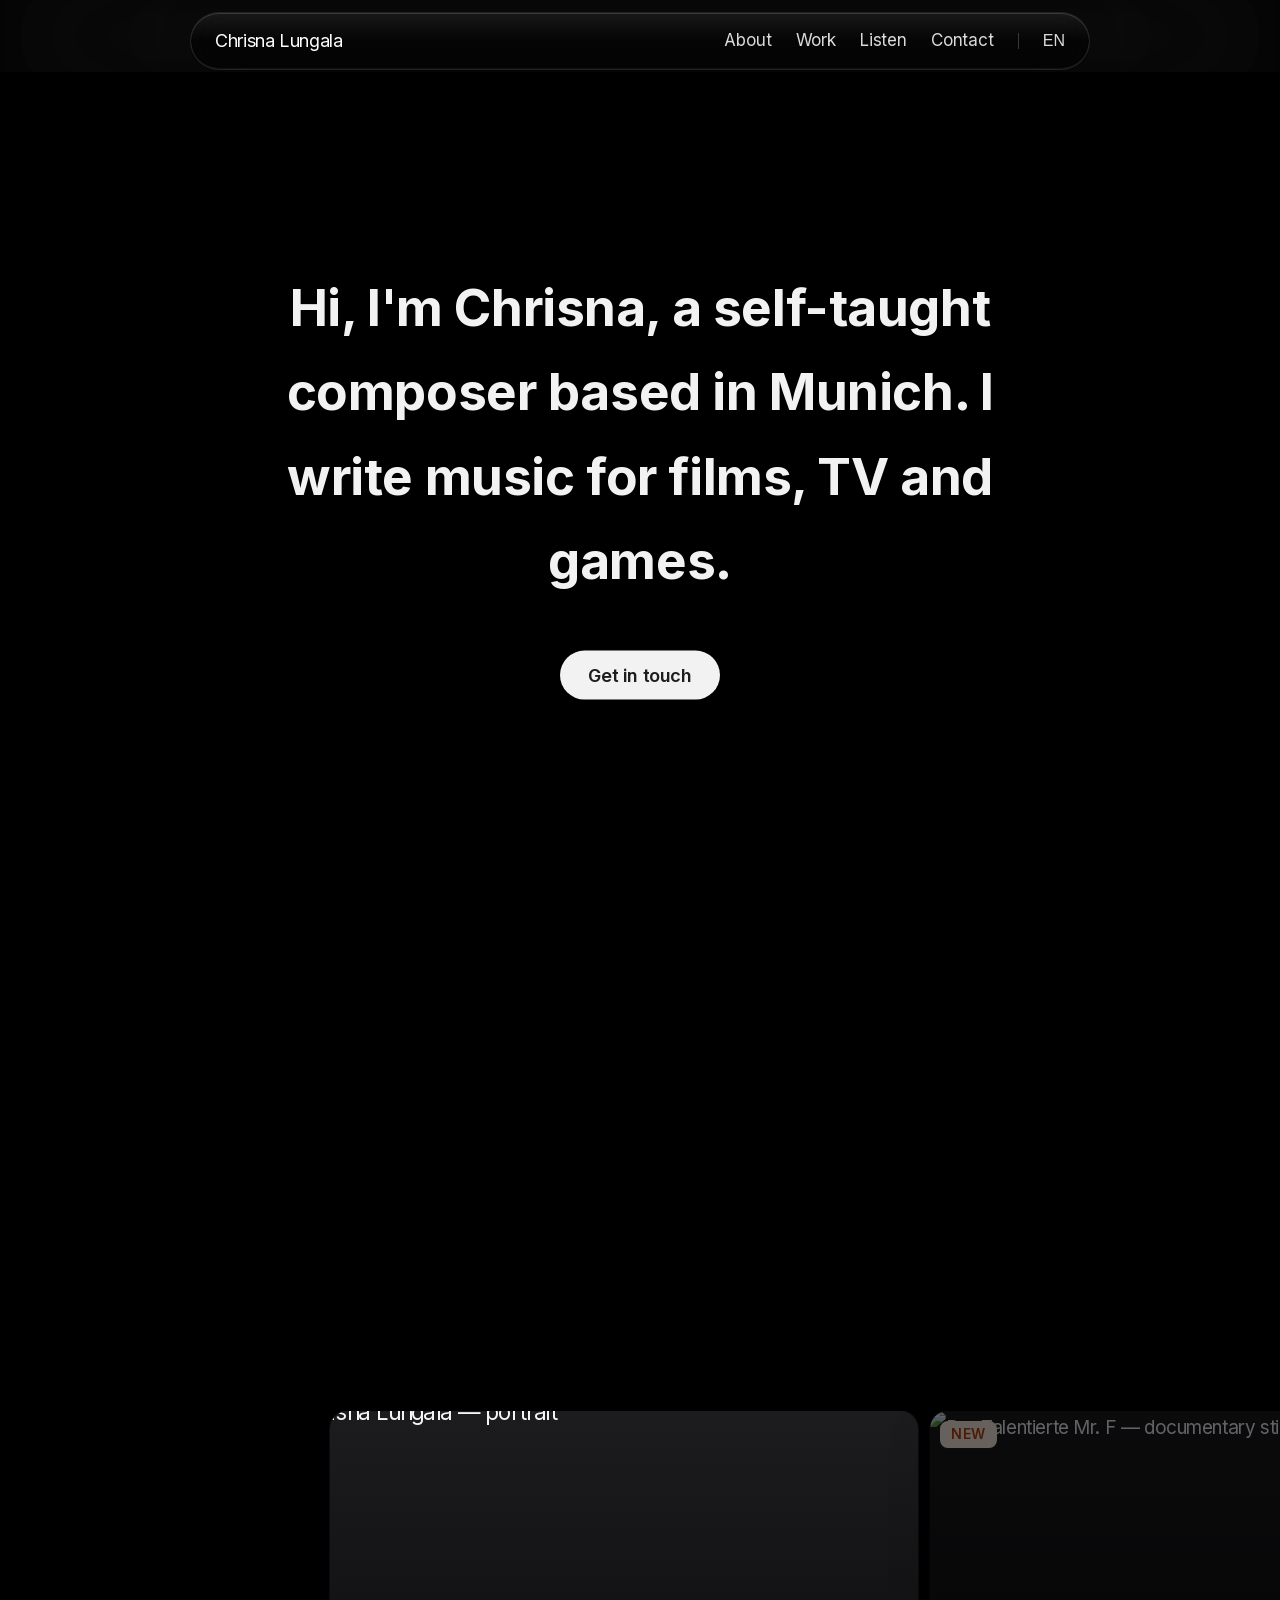
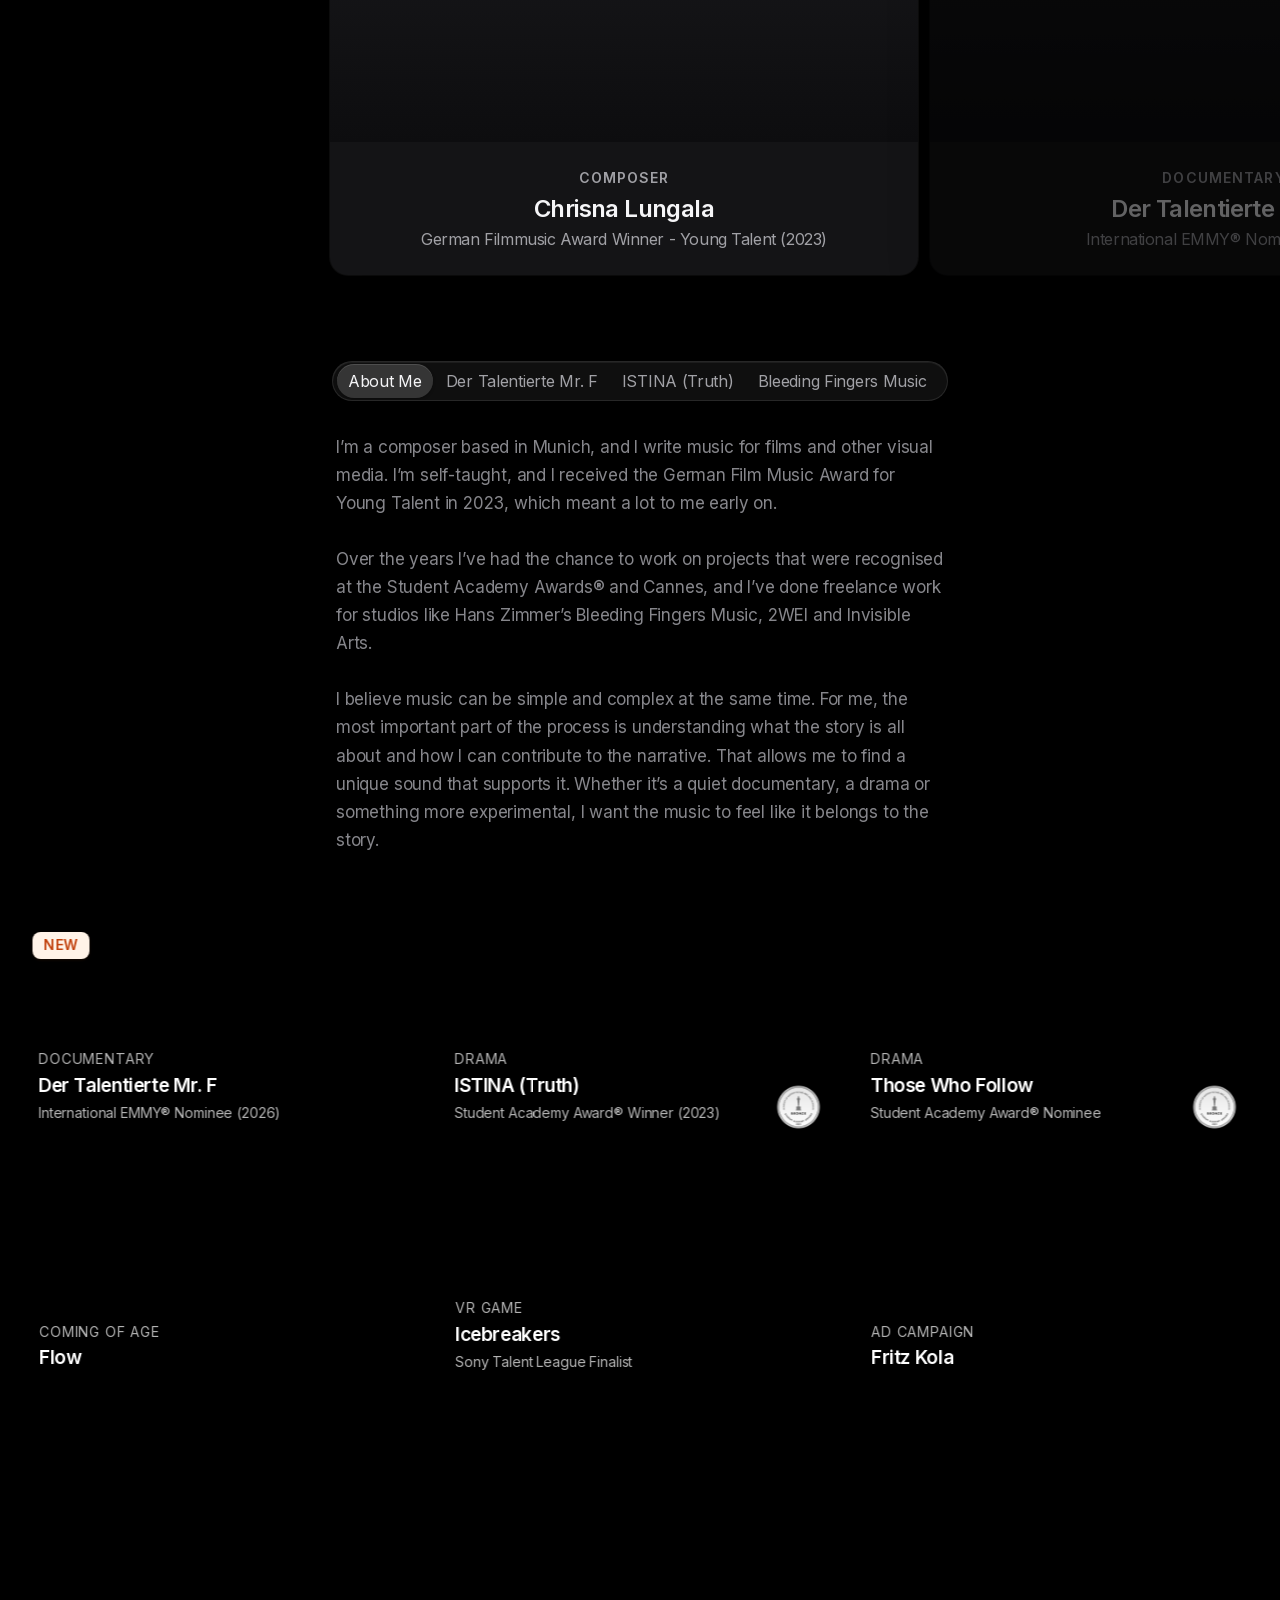
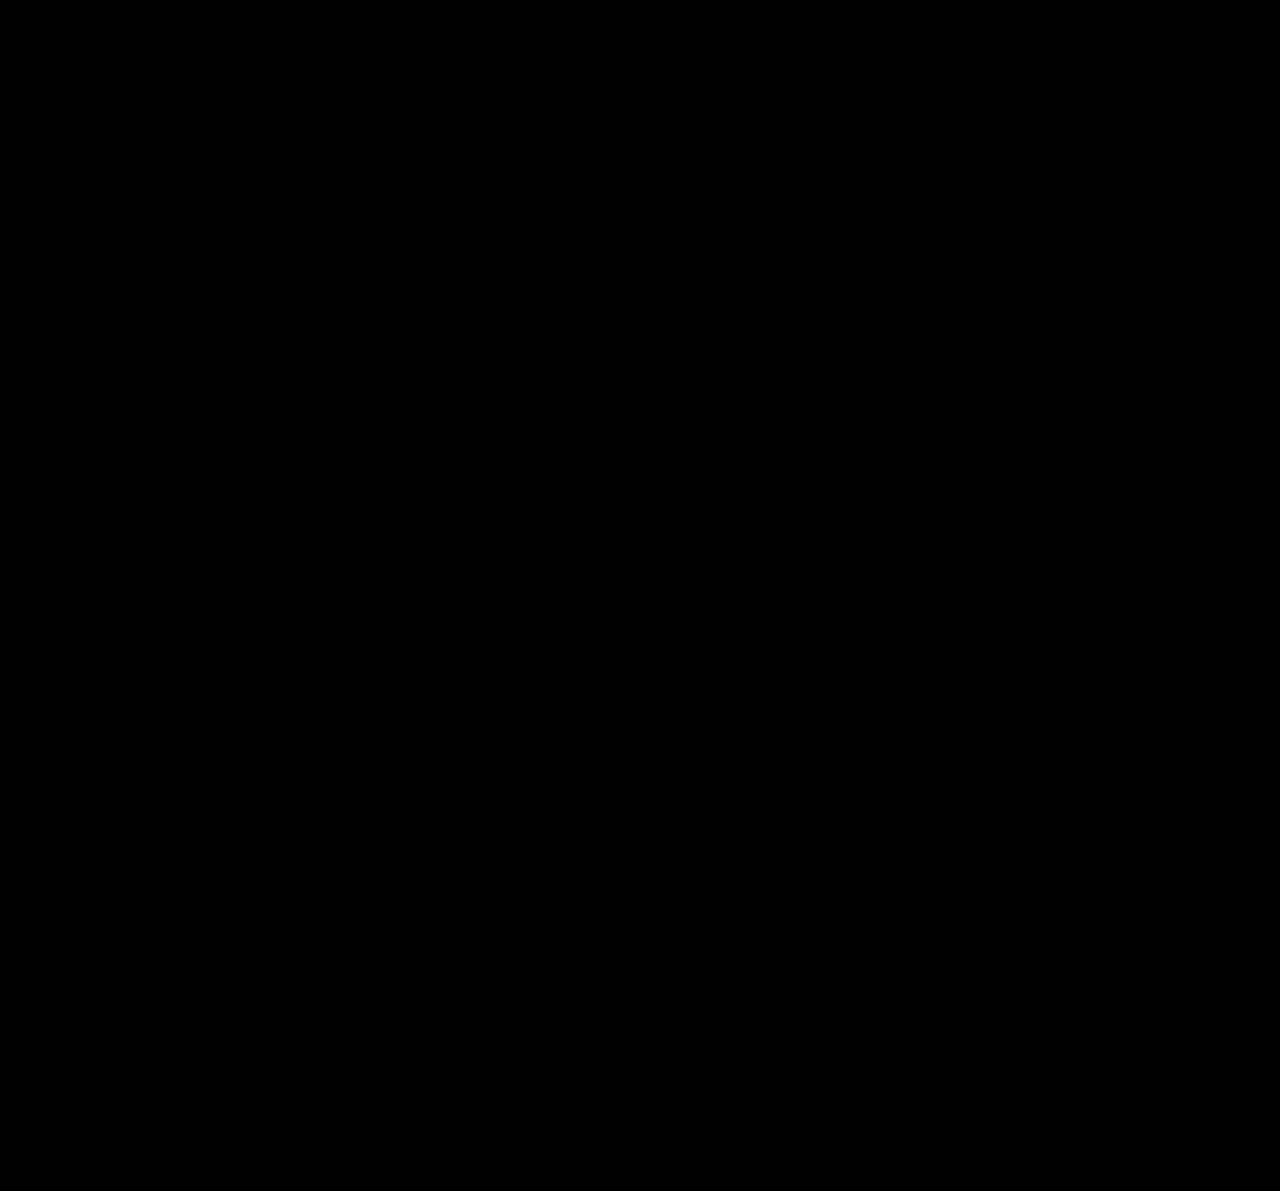
==== commit dfc1602c: "v.14.7.1" ====
--- a/index.html
+++ b/index.html
@@ -104,7 +104,7 @@
               <div class="apps-gallery-caption">
                 <span class="apps-gallery-caption-kicker" data-i18n="galleryCapKicker1">Documentary</span>
                 <span class="apps-gallery-caption-title">Der Talentierte Mr. F</span>
-                <span class="apps-gallery-caption-award" data-i18n="awardGrimme">Grimme Award® Winner (2026)</span>
+                <span class="apps-gallery-caption-award" data-i18n="awardEmmyNominee">International EMMY® Nominee (2026)</span>
               </div>
             </div>
           </div>
@@ -203,7 +203,7 @@
             <span class="gallery-item-label">
               <span class="gallery-item-category" data-i18n="catDocumentary">Documentary</span>
               <span class="gallery-item-title">Der Talentierte Mr. F</span>
-              <span class="gallery-item-award" data-i18n="awardGrimme">Grimme Award® Winner (2026)</span>
+              <span class="gallery-item-award" data-i18n="awardEmmyNominee">International EMMY® Nominee (2026)</span>
             </span>
             <picture>
               <source media="(max-width: 900px)" srcset="images/posters/der-talentierte-mr-f.webp" type="image/webp">
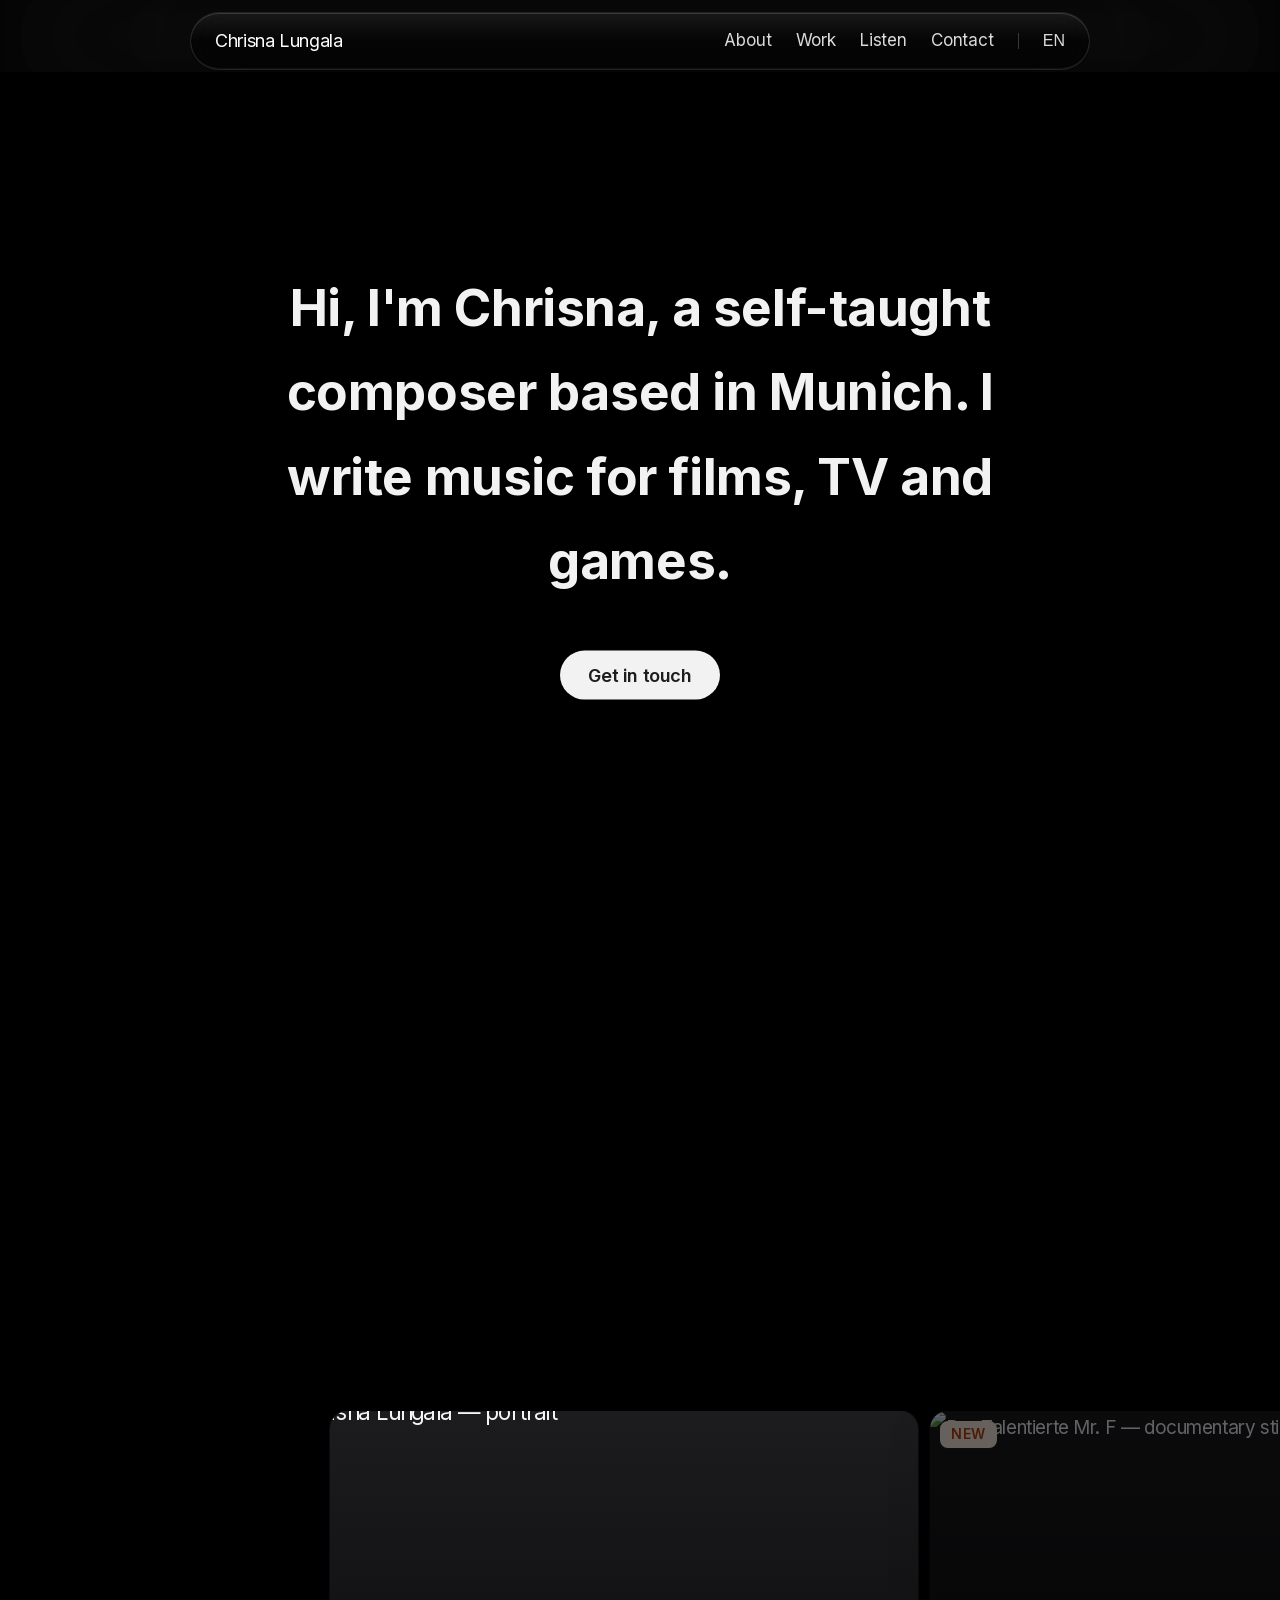
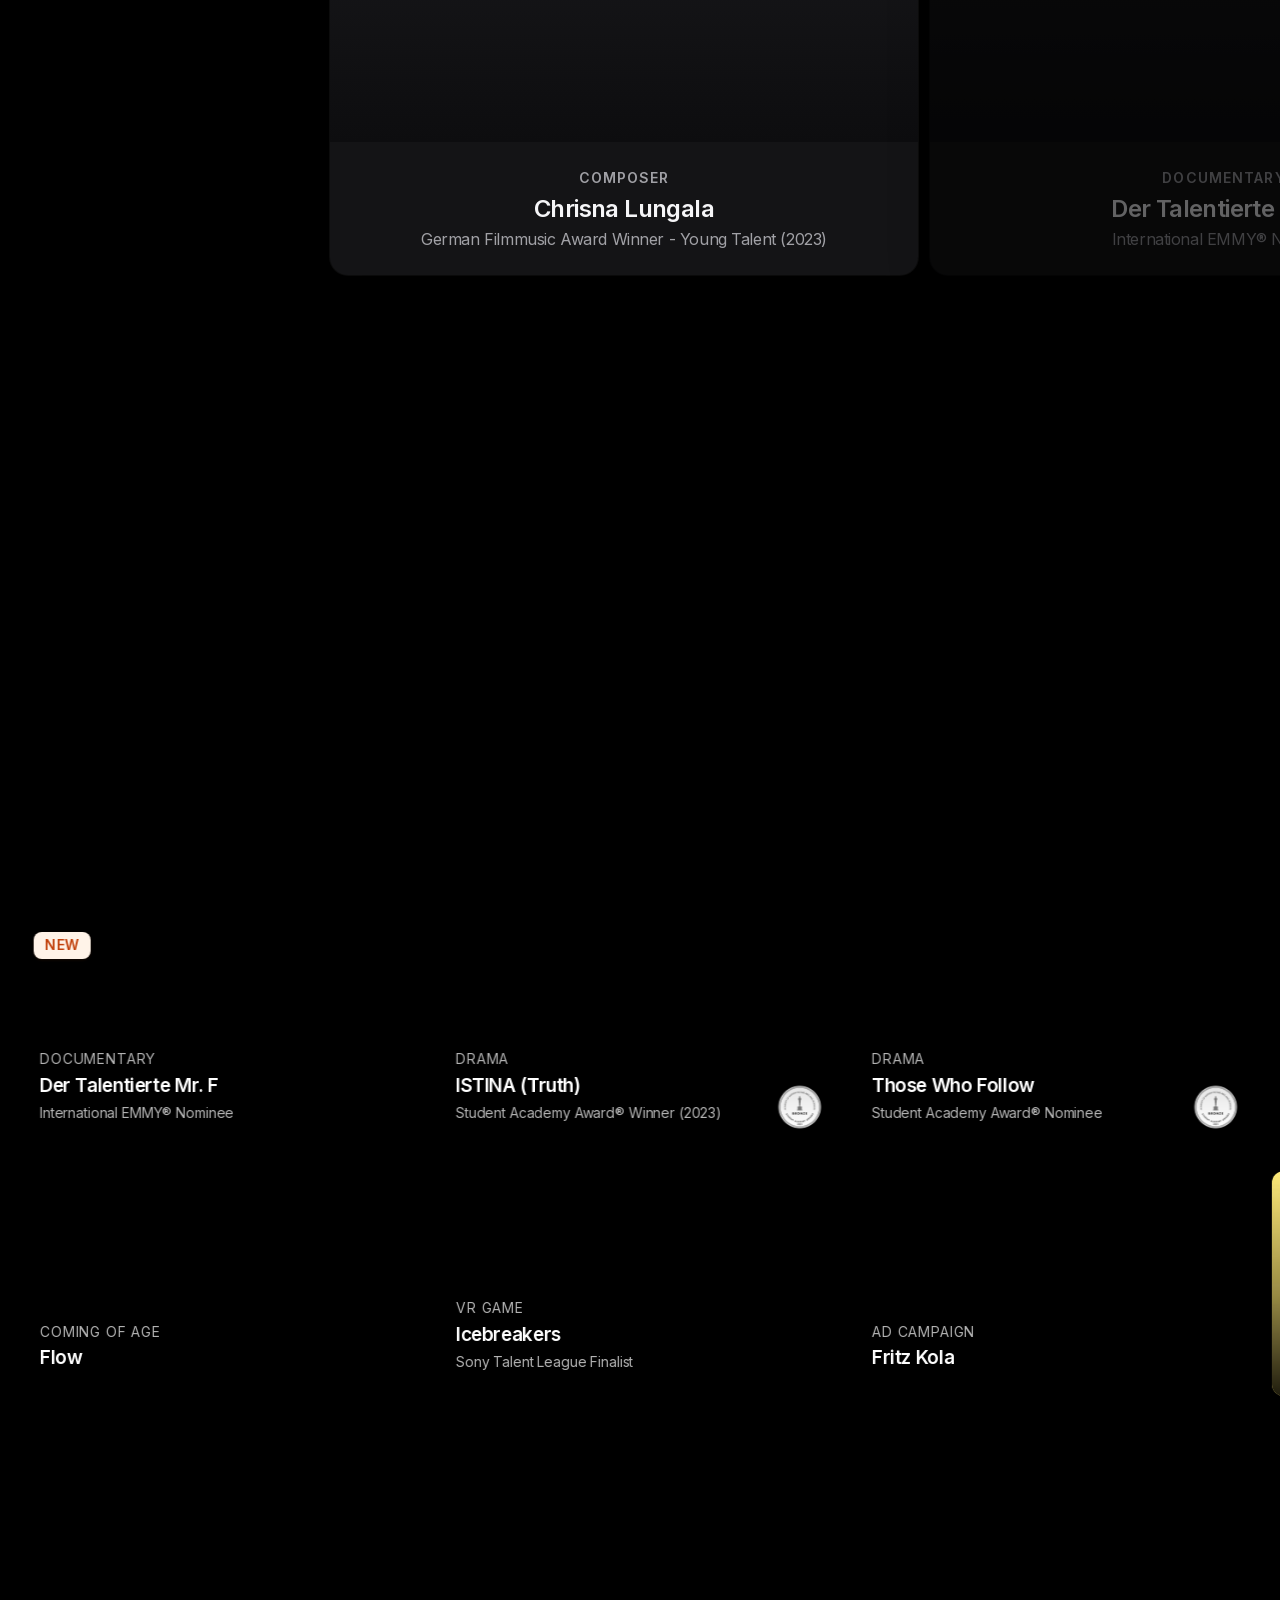
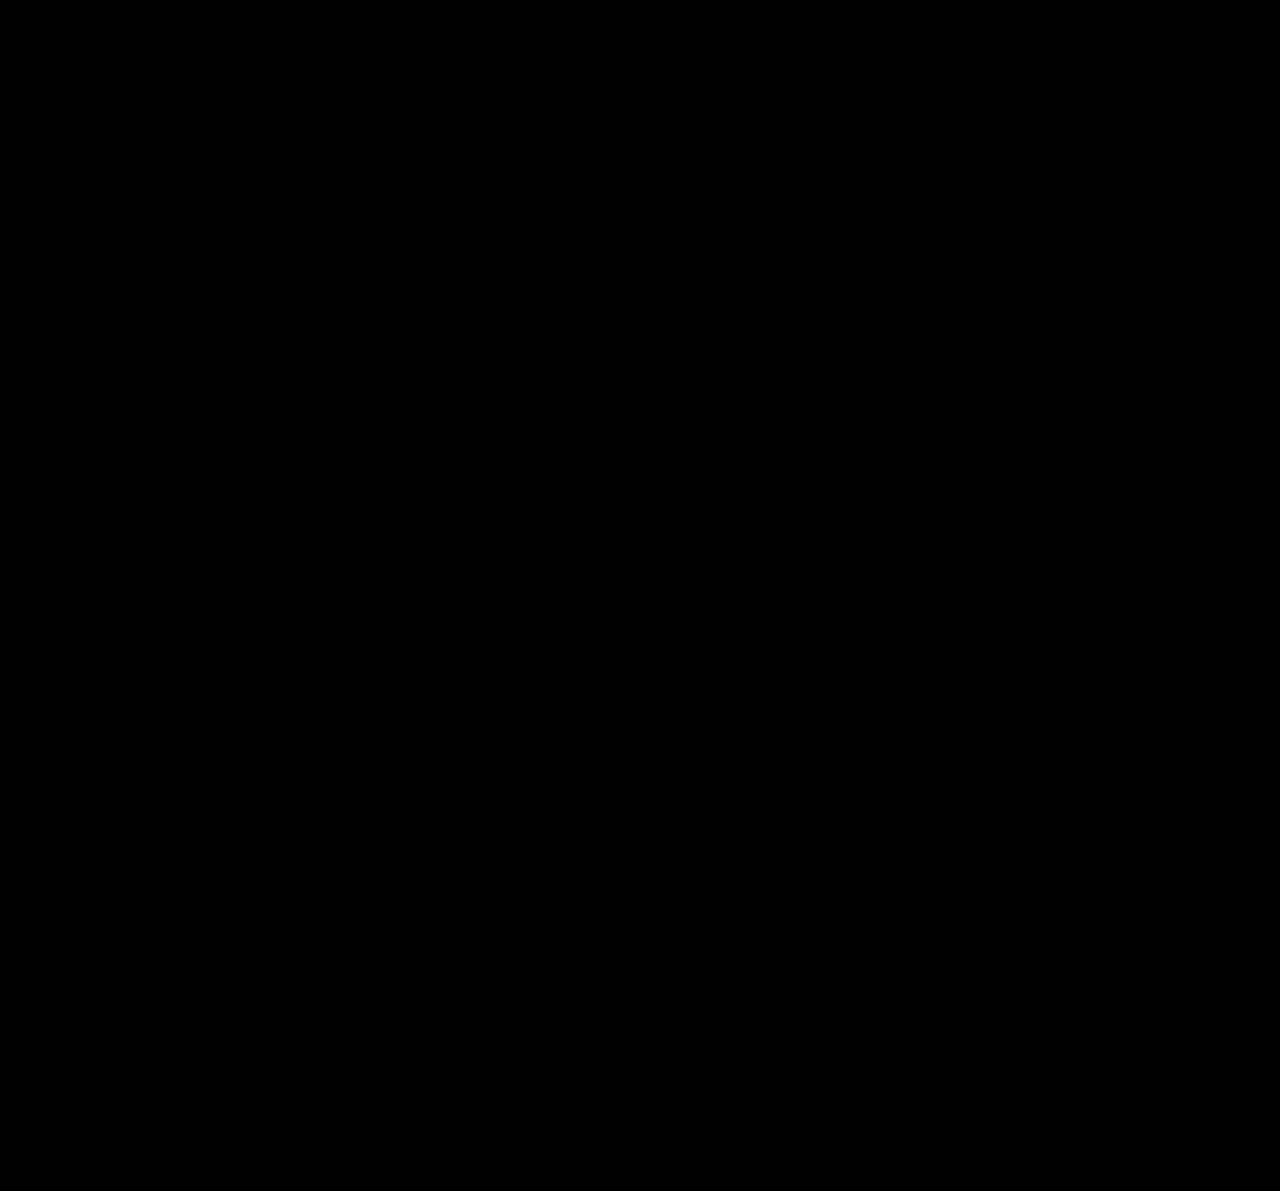
==== commit 7e21cf34: "v.14.7.2" ====
--- a/index.html
+++ b/index.html
@@ -104,7 +104,7 @@
               <div class="apps-gallery-caption">
                 <span class="apps-gallery-caption-kicker" data-i18n="galleryCapKicker1">Documentary</span>
                 <span class="apps-gallery-caption-title">Der Talentierte Mr. F</span>
-                <span class="apps-gallery-caption-award" data-i18n="awardEmmyNominee">International EMMY® Nominee (2026)</span>
+                <span class="apps-gallery-caption-award" data-i18n="awardGrimme">International EMMY® Nominee</span>
               </div>
             </div>
           </div>
@@ -203,7 +203,7 @@
             <span class="gallery-item-label">
               <span class="gallery-item-category" data-i18n="catDocumentary">Documentary</span>
               <span class="gallery-item-title">Der Talentierte Mr. F</span>
-              <span class="gallery-item-award" data-i18n="awardEmmyNominee">International EMMY® Nominee (2026)</span>
+              <span class="gallery-item-award" data-i18n="awardGrimme">International EMMY® Nominee</span>
             </span>
             <picture>
               <source media="(max-width: 900px)" srcset="images/posters/der-talentierte-mr-f.webp" type="image/webp">
@@ -460,6 +460,6 @@
     </div>
   </div>
 
-  <script src="script.js?v=33" defer></script>
+  <script src="script.js?v=34" defer></script>
 </body>
 </html>
